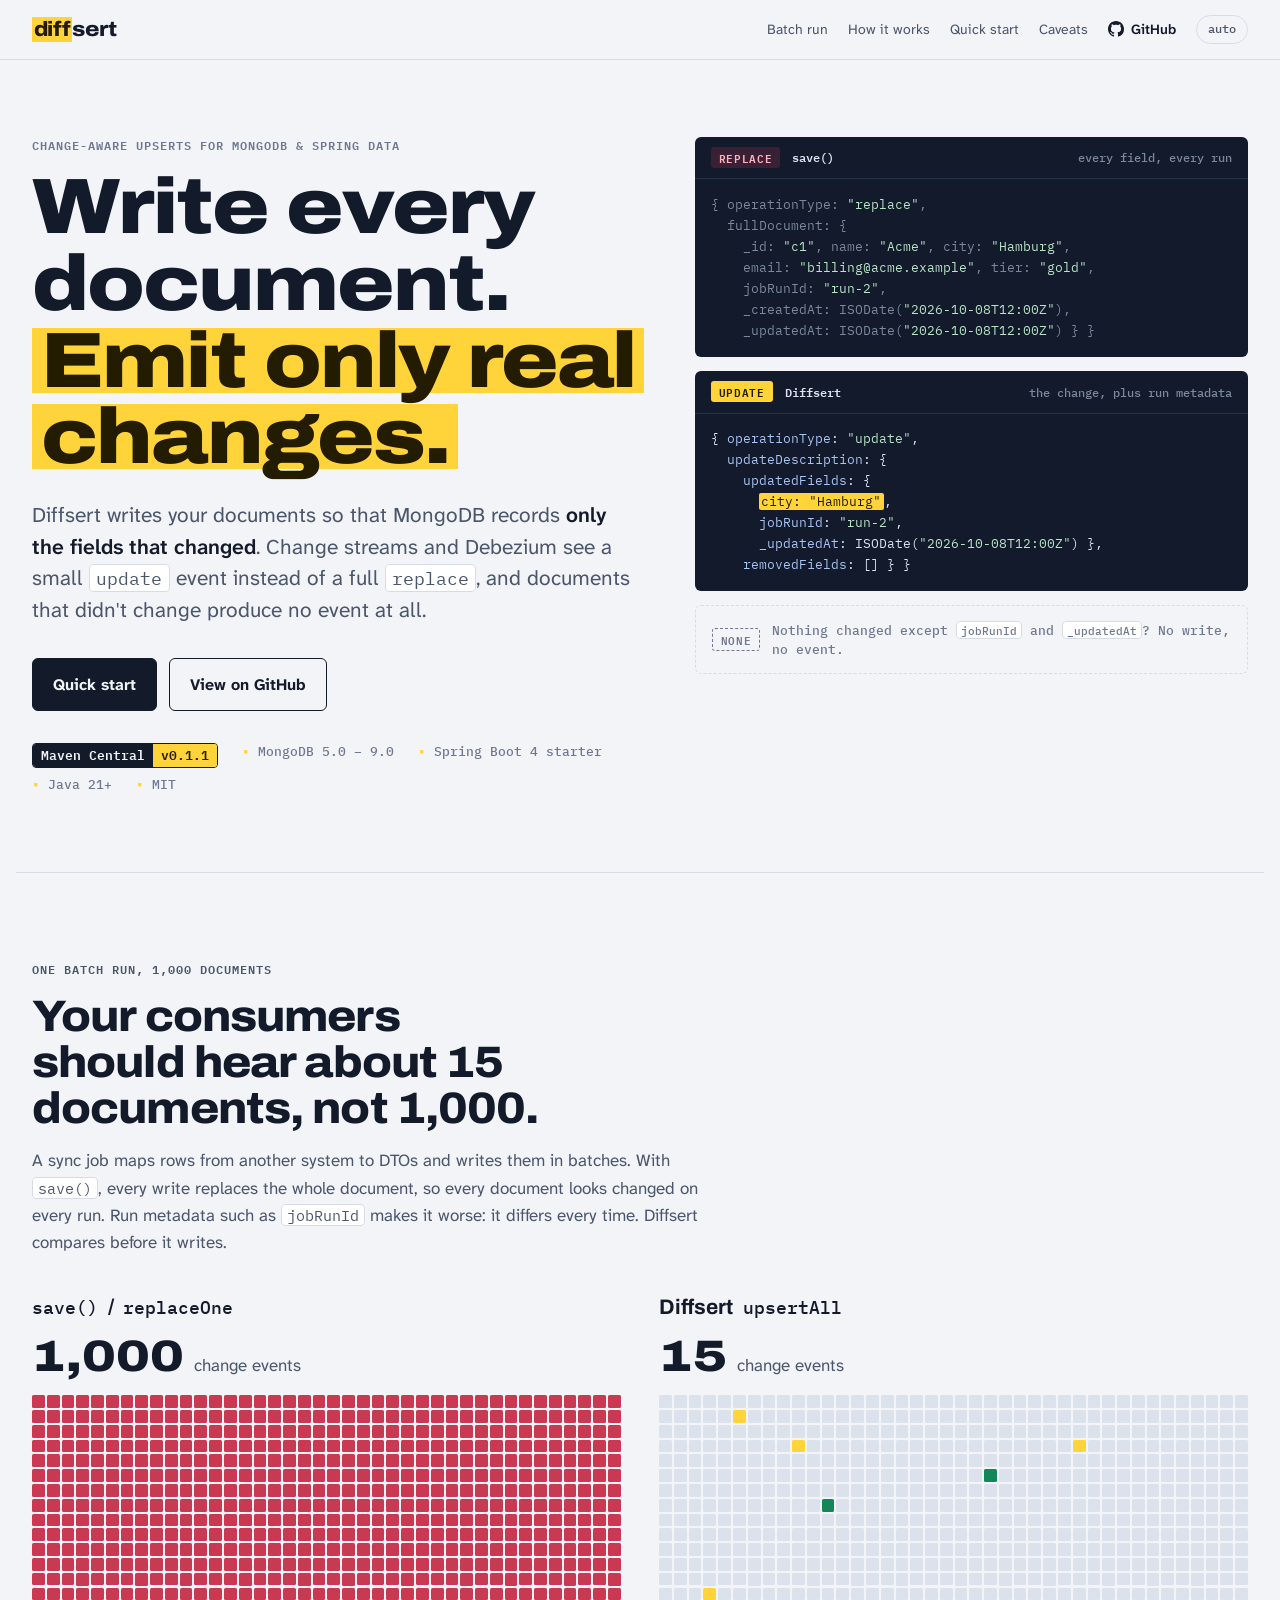
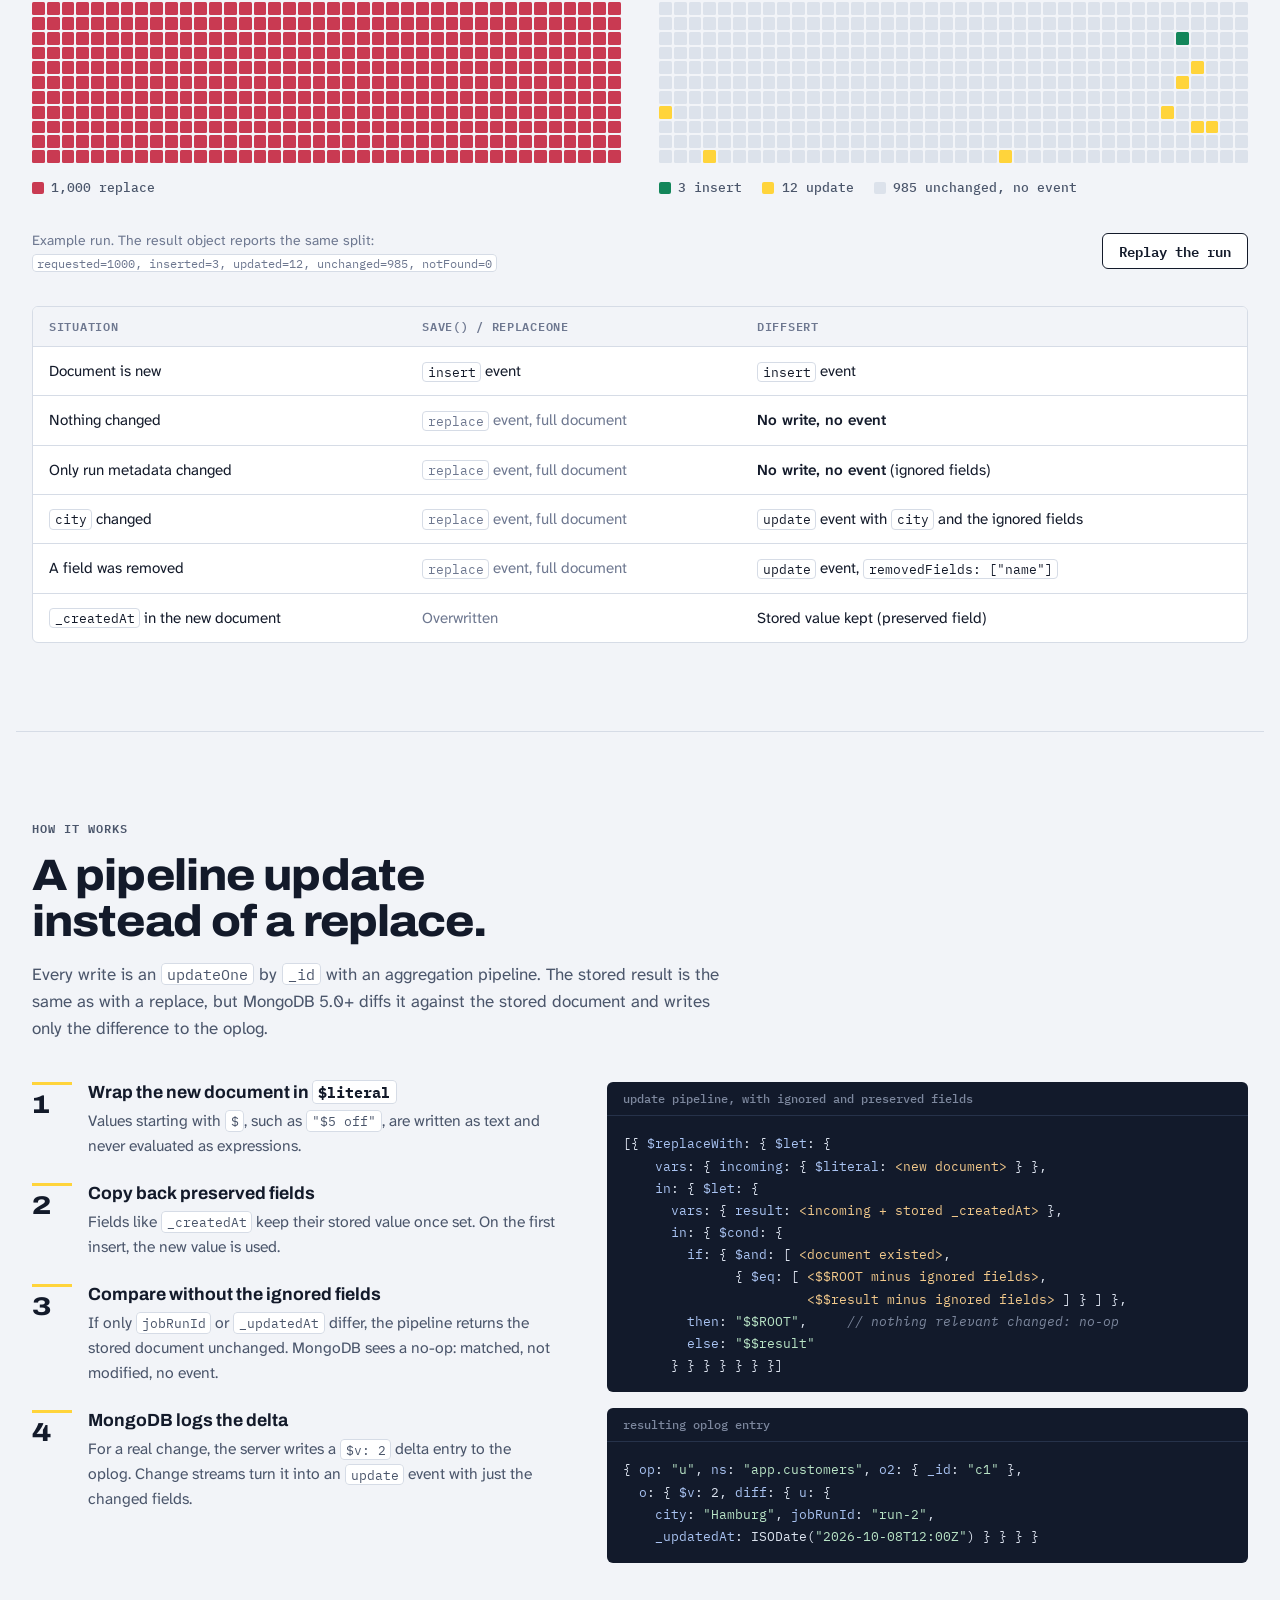
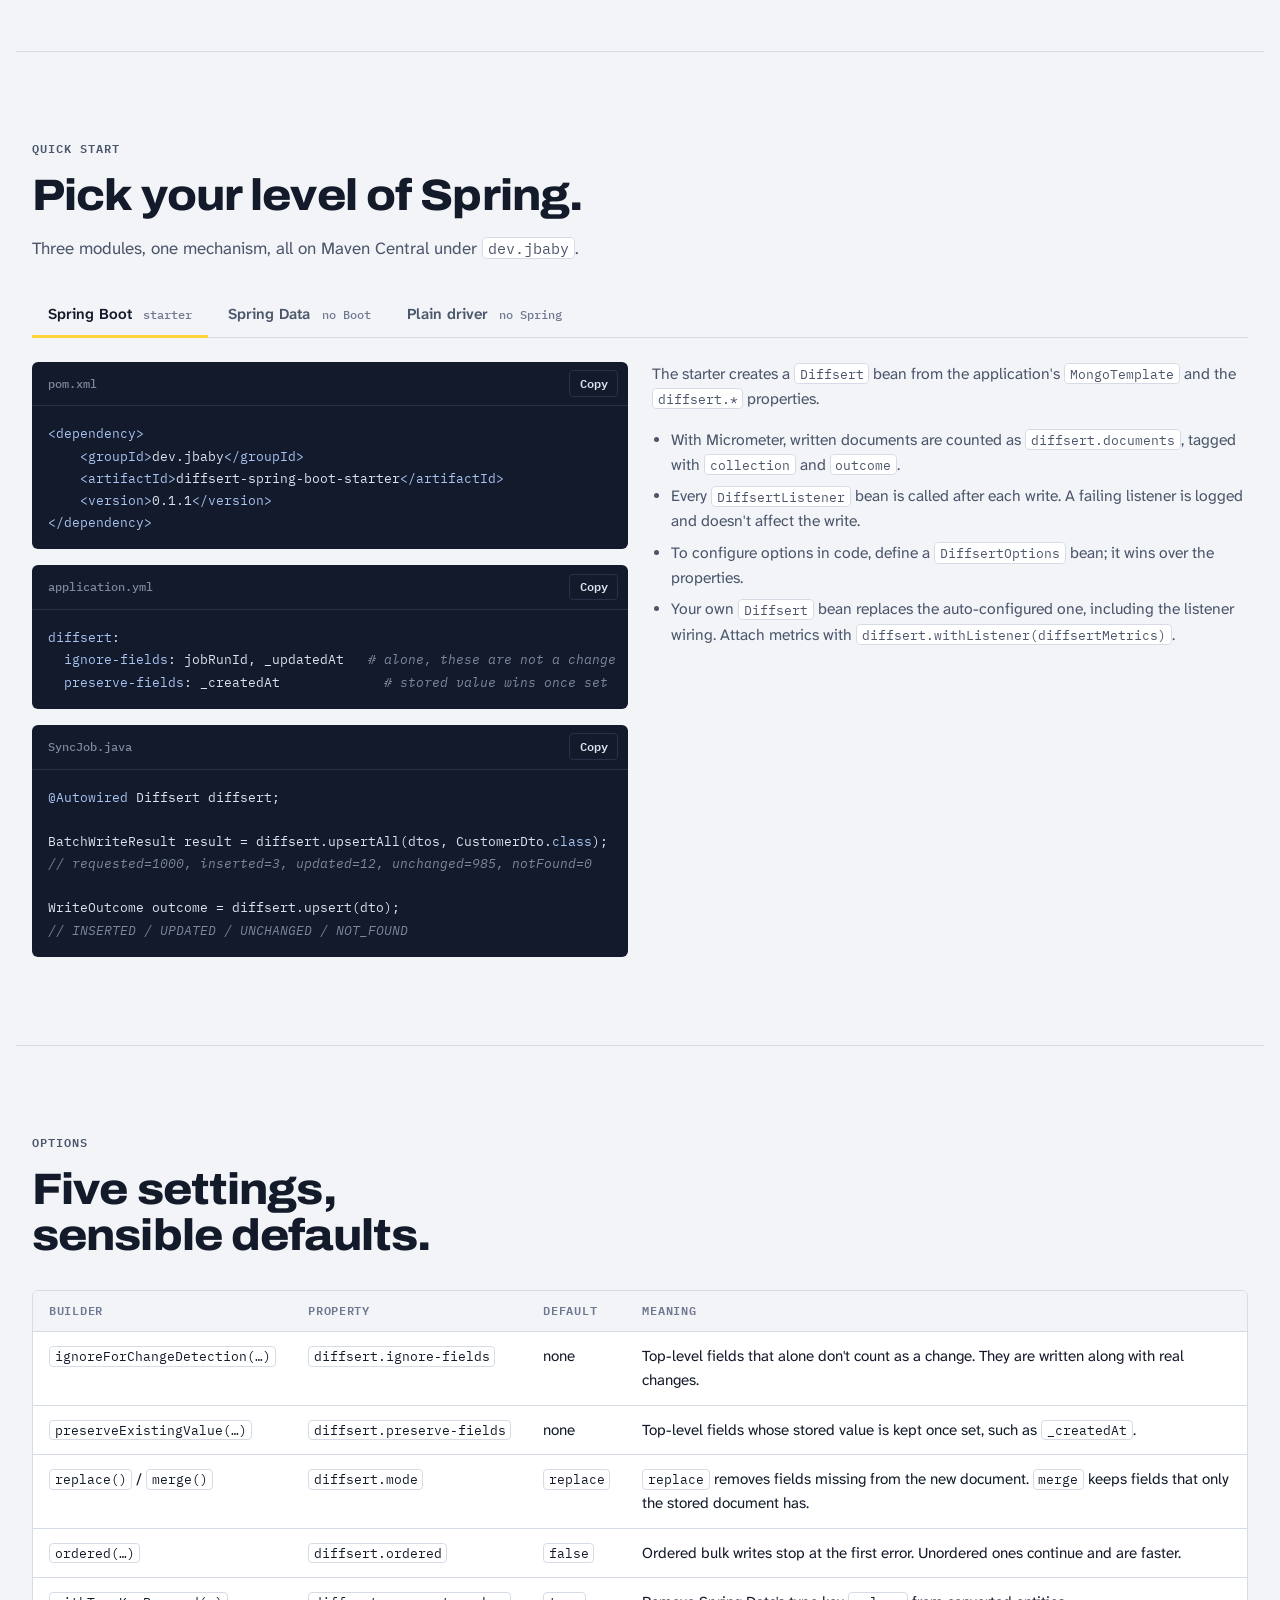
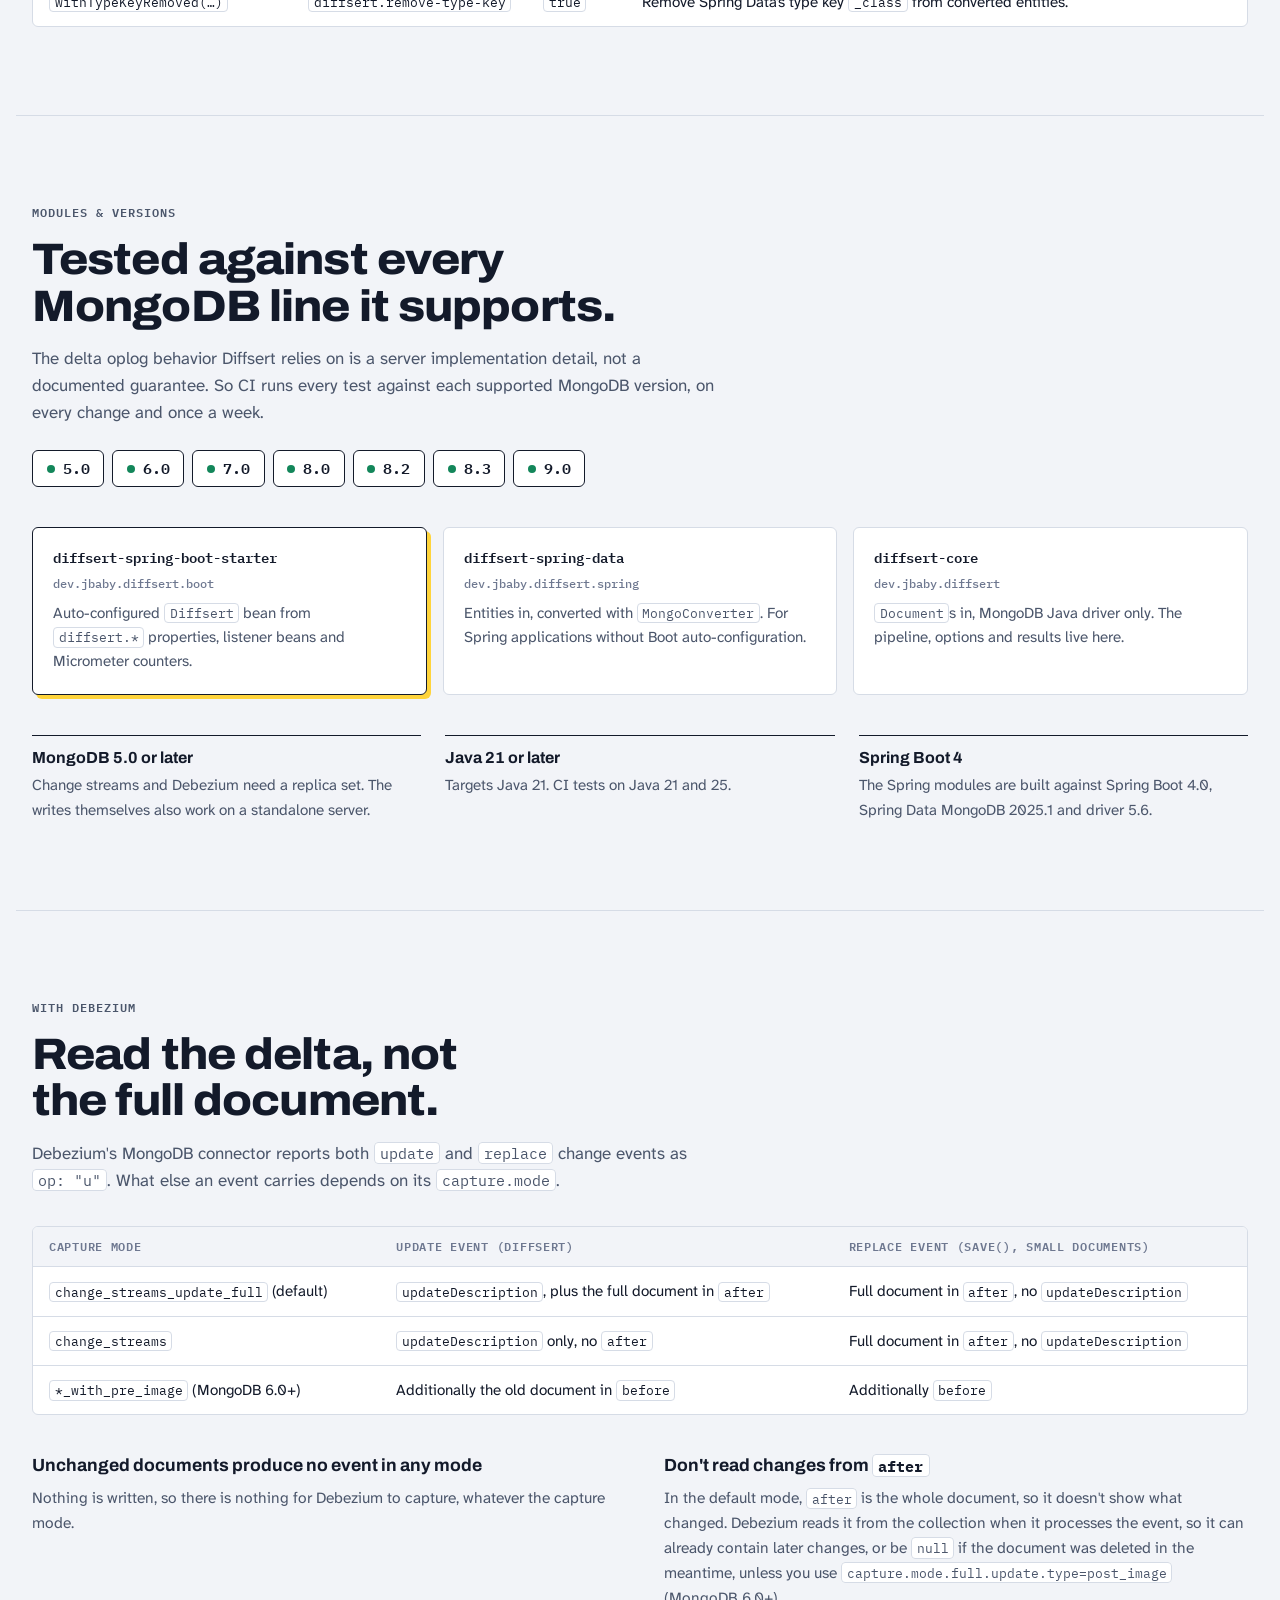
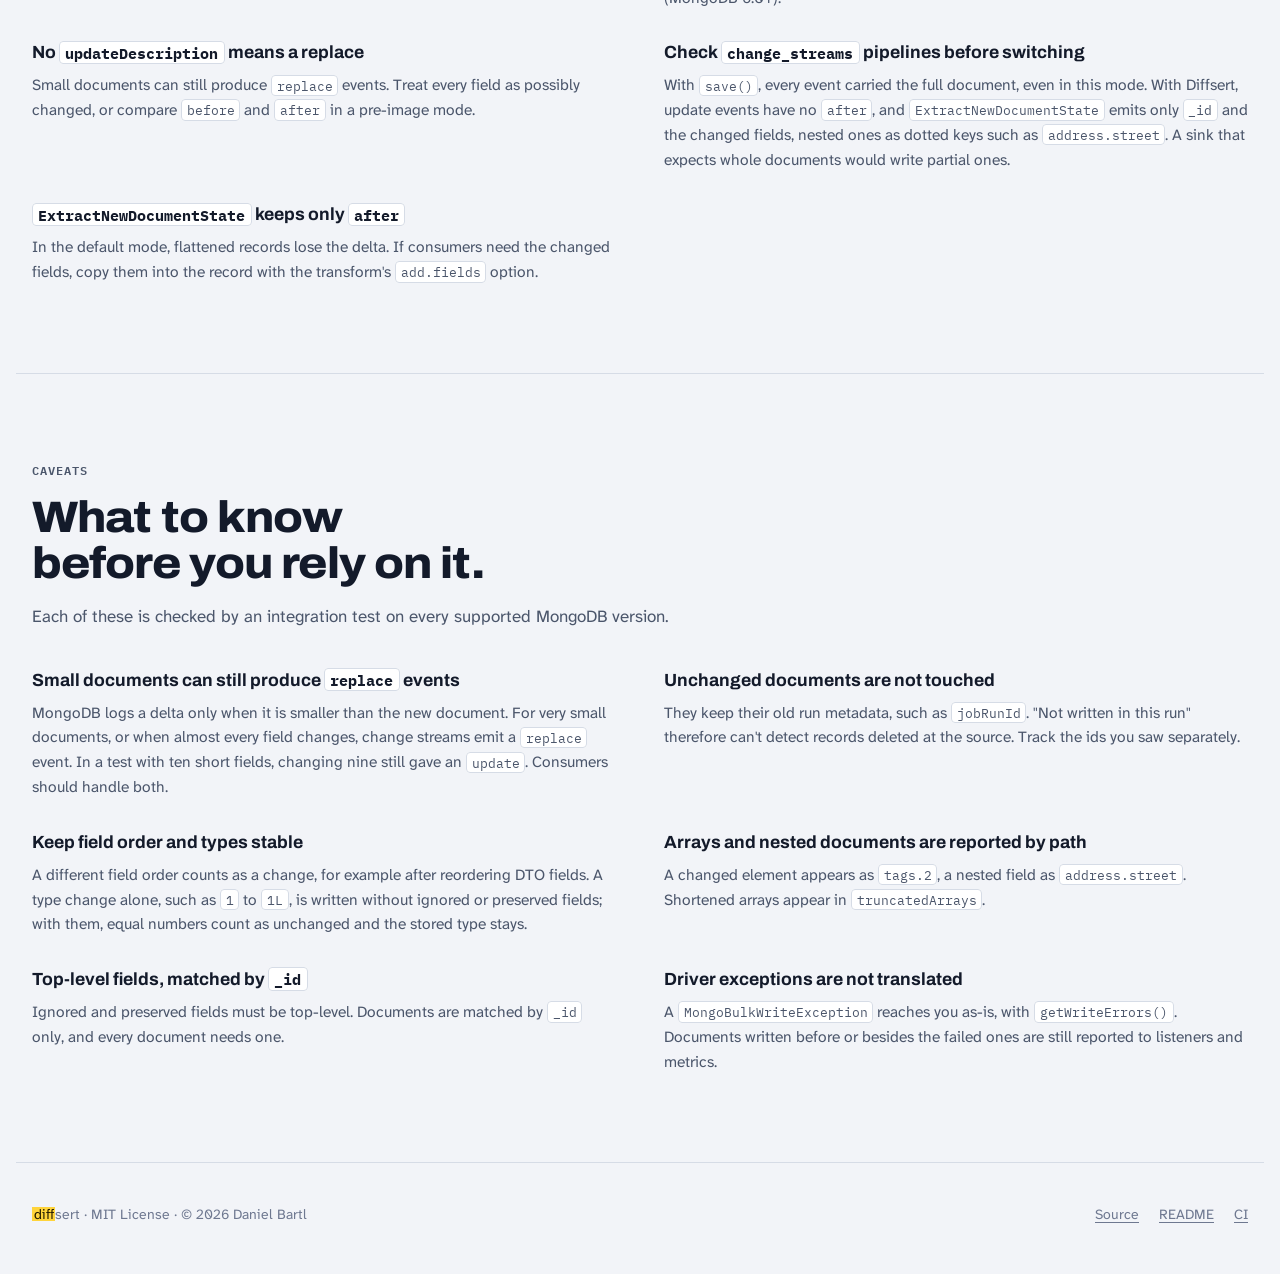
==== site/index.html @ 26cda843 "Test that Diffsert writes join Spring-managed transactions Writes go through MongoOperations.getColl" ====
<!doctype html>
<html lang="en">
<head>
<meta charset="utf-8">
<meta name="viewport" content="width=device-width, initial-scale=1, viewport-fit=cover">
<title>Diffsert</title>
<meta name="description" content="Change-aware upserts for MongoDB and Spring Data MongoDB. Only fields that really changed reach the oplog, change streams and Debezium.">
<meta property="og:title" content="Diffsert">
<meta property="og:description" content="Write every document. Emit only real changes. Change-aware upserts for MongoDB and Spring Data MongoDB.">
<meta property="og:type" content="website">
<link rel="icon" href="data:image/svg+xml,%3Csvg xmlns='http://www.w3.org/2000/svg' viewBox='0 0 32 32'%3E%3Crect width='32' height='32' rx='6' fill='%23131A2A'/%3E%3Crect x='6' y='9' width='20' height='3' rx='1.5' fill='%235A6680'/%3E%3Crect x='6' y='15' width='20' height='4' rx='1' fill='%23FFD43B'/%3E%3Crect x='6' y='22' width='14' height='3' rx='1.5' fill='%235A6680'/%3E%3C/svg%3E">
<link rel="preconnect" href="https://fonts.googleapis.com">
<link rel="preconnect" href="https://fonts.gstatic.com" crossorigin>
<link rel="stylesheet" href="https://fonts.googleapis.com/css2?family=Archivo:wdth,wght@62..125,400..900&family=Atkinson+Hyperlegible+Next:ital,wght@0,400;0,600;0,700;1,400&family=IBM+Plex+Mono:wght@400;500;600&display=swap">
<style>
/* Layout: a change ledger. Left-aligned editorial column; a highlighter marks only what changed,
   and a 1,000-cell batch run is the page's central figure. */
:root {
  --paper: #F2F4F8;
  --surface: #FFFFFF;
  --ink: #131A2A;
  --ink-2: #4B566B;
  --ink-3: #6E7890;
  --rule: #D6DCE6;
  --hl: #FFD43B;
  --hl-ink: #241C00;
  --hl-soft: #FFF1B8;
  --insert: #13865A;
  --replace: #C93A52;
  --cell: #DCE2EB;
  --code-bg: #121A2B;
  --code-fg: #DCE3EF;
  --code-dim: #7D889E;
  --code-key: #A9C3F2;
  --code-str: #B9E4C6;
  --code-rule: #26324A;

  --display: "Archivo", "Arial Narrow", "Helvetica Neue", Arial, sans-serif;
  --body: "Atkinson Hyperlegible Next", "Segoe UI", system-ui, -apple-system, sans-serif;
  --mono: "IBM Plex Mono", ui-monospace, "SFMono-Regular", Menlo, Consolas, monospace;

  --step--1: 0.875rem;
  --step-0: 1.0625rem;
  --step-1: 1.3125rem;
  --step-2: 1.75rem;
  --step-3: clamp(2rem, 1.4rem + 2.4vw, 2.75rem);
  --step-4: clamp(2.6rem, 1.6rem + 4.6vw, 4.9rem);

  --measure: 64ch;
  --wide: 76rem;
  --radius: 6px;
  color-scheme: light;
}
@media (prefers-color-scheme: dark) {
  :root:not([data-theme="light"]) {
    --paper: #0D1320;
    --surface: #141C2D;
    --ink: #E8EDF5;
    --ink-2: #A3AEC3;
    --ink-3: #7F8AA1;
    --rule: #263149;
    --hl: #FFD43B;
    --hl-ink: #241C00;
    --hl-soft: #3A3215;
    --insert: #3BC48B;
    --replace: #F06A80;
    --cell: #212B41;
    --code-bg: #090E18;
    --code-fg: #DCE3EF;
    --code-dim: #75809A;
    --code-key: #A9C3F2;
    --code-str: #B9E4C6;
    --code-rule: #1F2A40;
    color-scheme: dark;
  }
}
:root[data-theme="dark"] {
  --paper: #0D1320;
  --surface: #141C2D;
  --ink: #E8EDF5;
  --ink-2: #A3AEC3;
  --ink-3: #7F8AA1;
  --rule: #263149;
  --hl: #FFD43B;
  --hl-ink: #241C00;
  --hl-soft: #3A3215;
  --insert: #3BC48B;
  --replace: #F06A80;
  --cell: #212B41;
  --code-bg: #090E18;
  --code-fg: #DCE3EF;
  --code-dim: #75809A;
  --code-key: #A9C3F2;
  --code-str: #B9E4C6;
  --code-rule: #1F2A40;
  color-scheme: dark;
}

*, *::before, *::after { box-sizing: border-box; }
html { -webkit-text-size-adjust: 100%; scroll-behavior: smooth; }
@media (prefers-reduced-motion: reduce) { html { scroll-behavior: auto; } }
body {
  margin: 0;
  background: var(--paper);
  color: var(--ink);
  font-family: var(--body);
  font-size: var(--step-0);
  line-height: 1.6;
  padding-inline: max(16px, env(safe-area-inset-left, 0px));
  padding-block: 0;
}
img, svg { max-width: 100%; }
[hidden] { display: none !important; }
a { color: inherit; text-decoration-thickness: 1px; text-underline-offset: 3px; }
a:hover { text-decoration-color: var(--hl); text-decoration-thickness: 3px; }
:focus-visible { outline: 3px solid var(--hl); outline-offset: 2px; border-radius: 2px; }
h1, h2, h3 { font-family: var(--display); text-wrap: balance; margin: 0; line-height: 1.05; }
p { margin: 0; }
code, pre, kbd { font-family: var(--mono); }
.wrap { max-width: var(--wide); margin-inline: auto; }

/* Highlighter: the page's one bold device */
.hl {
  background: linear-gradient(transparent 12%, var(--hl) 12%, var(--hl) 88%, transparent 88%);
  color: var(--hl-ink);
  padding-inline: 0.12em;
  -webkit-box-decoration-break: clone;
  box-decoration-break: clone;
}

/* ---------- header ---------- */
.top {
  position: sticky;
  top: env(safe-area-inset-top, 0px);
  z-index: 10;
  background: color-mix(in srgb, var(--paper) 88%, transparent);
  backdrop-filter: blur(8px);
  -webkit-backdrop-filter: blur(8px);
  border-bottom: 1px solid var(--rule);
  margin-inline: calc(-1 * max(16px, env(safe-area-inset-left, 0px)));
  padding-inline: max(16px, env(safe-area-inset-left, 0px));
}
.top .wrap { display: flex; align-items: center; gap: 1.5rem; padding-block: 0.8rem; }
.mark {
  font-family: var(--display);
  font-weight: 800;
  font-stretch: 112%;
  font-size: 1.3rem;
  letter-spacing: -0.01em;
  text-decoration: none;
  display: inline-flex;
  align-items: baseline;
}
.mark .hl { padding-inline: 0.08em; }
.nav { display: flex; gap: 1.25rem; margin-left: auto; align-items: center; font-size: var(--step--1); }
.nav a { text-decoration: none; color: var(--ink-2); }
.nav a:hover { color: var(--ink); }
.nav .gh { color: var(--ink); font-weight: 600; display: inline-flex; gap: 0.4rem; align-items: center; }
.theme-btn {
  background: none;
  border: 1px solid var(--rule);
  color: var(--ink-2);
  border-radius: 999px;
  font: 500 0.75rem/1 var(--mono);
  padding: 0.45rem 0.7rem;
  cursor: pointer;
}
.theme-btn:hover { color: var(--ink); border-color: var(--ink-3); }
@media (max-width: 760px) { .nav .sec { display: none; } }

/* ---------- hero ---------- */
.hero { padding-block: clamp(2.5rem, 6vw, 5rem) clamp(2.5rem, 5vw, 4rem); }
.hero .wrap {
  display: grid;
  grid-template-columns: minmax(0, 1.05fr) minmax(0, 0.95fr);
  gap: clamp(2rem, 4vw, 4rem);
  align-items: start;
}
@media (max-width: 960px) { .hero .wrap { grid-template-columns: minmax(0, 1fr); } }
.eyebrow {
  font: 600 0.78rem/1.3 var(--mono);
  letter-spacing: 0.08em;
  text-transform: uppercase;
  color: var(--ink-3);
}
.hero h1 {
  font-size: var(--step-4);
  font-weight: 850;
  font-stretch: 115%;
  letter-spacing: -0.025em;
  line-height: 0.98;
  margin-top: 1rem;
}
.hero h1 .quiet { font-weight: 500; font-stretch: 100%; color: var(--ink-2); display: block; }
.lede { margin-top: 1.5rem; max-width: 52ch; font-size: var(--step-1); line-height: 1.5; color: var(--ink-2); }
.lede strong { color: var(--ink); font-weight: 600; }
.cta { display: flex; flex-wrap: wrap; gap: 0.75rem; margin-top: 2rem; }
.btn {
  display: inline-flex;
  align-items: center;
  gap: 0.5rem;
  font-weight: 700;
  font-size: 1rem;
  text-decoration: none;
  padding: 0.8rem 1.25rem;
  border-radius: var(--radius);
  border: 1.5px solid var(--ink);
}
.btn.primary { background: var(--ink); color: var(--paper); }
.btn.primary:hover { background: var(--hl); color: var(--hl-ink); border-color: var(--hl); text-decoration: none; }
.btn.ghost:hover { background: var(--surface); text-decoration: none; }
.facts {
  display: flex;
  flex-wrap: wrap;
  gap: 0.5rem 1.5rem;
  margin-top: 2rem;
  font: 500 0.82rem/1.4 var(--mono);
  color: var(--ink-3);
  padding: 0;
  list-style: none;
}
.facts li::before { content: "▪ "; color: var(--hl); }
.facts li.badge::before { content: none; }
.central {
  display: inline-flex;
  align-items: stretch;
  border: 1.5px solid var(--ink);
  border-radius: 4px;
  overflow: hidden;
  text-decoration: none;
  font-weight: 600;
  line-height: 1;
}
.central span { padding: 0.3rem 0.5rem; }
.central .label { background: var(--ink); color: var(--paper); }
.central .ver { background: var(--hl); color: var(--hl-ink); font-variant-numeric: tabular-nums; }
.central:hover { text-decoration: none; }
.central:hover .label { background: var(--ink-2); }

/* events card in the hero */
.events { display: grid; gap: 0.9rem; min-width: 0; }
.event {
  background: var(--code-bg);
  color: var(--code-fg);
  border-radius: var(--radius);
  overflow: hidden;
  min-width: 0;
}
.event header {
  display: flex;
  align-items: center;
  gap: 0.75rem;
  padding: 0.65rem 1rem;
  border-bottom: 1px solid var(--code-rule);
  font: 500 0.78rem/1.3 var(--mono);
  color: var(--code-dim);
}
.event header b { color: var(--code-fg); font-weight: 600; }
.pill {
  font: 600 0.7rem/1 var(--mono);
  letter-spacing: 0.06em;
  text-transform: uppercase;
  padding: 0.3rem 0.5rem;
  border-radius: 3px;
}
.pill.replace { background: color-mix(in srgb, var(--replace) 22%, transparent); color: #FFB3C0; }
.pill.update { background: var(--hl); color: var(--hl-ink); }
.pill.none { border: 1px dashed var(--code-dim); color: var(--code-dim); }
.event header .note { margin-left: auto; text-align: right; }
.event pre { margin: 0; padding: 0.9rem 1rem 1rem; font-size: 0.82rem; line-height: 1.6; overflow-x: auto; }
.event.noisy pre { color: var(--code-dim); }
.event.noisy pre .k { color: var(--code-dim); }
.mark-line { background: var(--hl); color: var(--hl-ink); border-radius: 2px; padding-inline: 0.2em; }
.event .k { color: var(--code-key); }
.event .s { color: var(--code-str); }
.event .c { color: var(--code-dim); font-style: italic; }
.mark-line .k, .mark-line .s { color: var(--hl-ink); }
.silent {
  border: 1.5px dashed var(--rule);
  border-radius: var(--radius);
  padding: 0.9rem 1rem;
  display: flex;
  gap: 0.75rem;
  align-items: center;
  font: 500 0.82rem/1.45 var(--mono);
  color: var(--ink-3);
}
.silent .pill.none { border-color: var(--ink-3); color: var(--ink-3); }
.events-cap { font-size: var(--step--1); color: var(--ink-3); }

/* ---------- sections ---------- */
section { padding-block: clamp(3rem, 7vw, 5.5rem); border-top: 1px solid var(--rule); }
.sec-head { display: grid; gap: 1rem; max-width: var(--measure); }
.sec-head h2 { font-size: var(--step-3); font-weight: 800; font-stretch: 108%; letter-spacing: -0.02em; }
.sec-head p { color: var(--ink-2); }
.prose { max-width: var(--measure); display: grid; gap: 1rem; color: var(--ink-2); }
.prose strong { color: var(--ink); }
code.inline, p code, li code, td code {
  font-size: 0.86em;
  background: var(--surface);
  border: 1px solid var(--rule);
  border-radius: 4px;
  padding: 0.05em 0.35em;
  white-space: nowrap;
}

/* ---------- batch run (waffle) ---------- */
.run-grid {
  display: grid;
  grid-template-columns: repeat(2, minmax(0, 1fr));
  gap: clamp(1.5rem, 3vw, 3rem);
  margin-top: 2.5rem;
}
@media (max-width: 820px) { .run-grid { grid-template-columns: minmax(0, 1fr); } }
.run-panel { display: grid; gap: 1rem; min-width: 0; align-content: start; }
.run-panel h3 { font-size: var(--step-1); font-weight: 700; font-stretch: 100%; display: flex; gap: 0.6rem; align-items: baseline; flex-wrap: wrap; }
.run-panel h3 code { font-size: 0.85em; font-weight: 500; }
.tally { display: flex; align-items: baseline; gap: 0.6rem; }
.tally .num {
  font-family: var(--display);
  font-weight: 850;
  font-stretch: 120%;
  font-size: var(--step-3);
  line-height: 1;
  font-variant-numeric: tabular-nums;
}
.tally .unit { color: var(--ink-2); }
.waffle {
  display: grid;
  grid-template-columns: repeat(40, minmax(0, 1fr));
  gap: 2px;
  max-width: 100%;
}
.waffle i { display: block; aspect-ratio: 1; border-radius: 1.5px; background: var(--cell); }
.waffle i.replace { background: var(--replace); }
.waffle i.update { background: var(--hl); }
.waffle i.insert { background: var(--insert); }
.waffle.sweeping i:not(.on) { background: var(--cell); }
.legend { display: flex; flex-wrap: wrap; gap: 0.5rem 1.25rem; font: 500 0.8rem/1.4 var(--mono); color: var(--ink-2); padding: 0; margin: 0; list-style: none; }
.legend li { display: inline-flex; gap: 0.45rem; align-items: center; font-variant-numeric: tabular-nums; }
.legend i { width: 0.75rem; height: 0.75rem; border-radius: 2px; display: inline-block; background: var(--cell); }
.legend i.replace { background: var(--replace); }
.legend i.update { background: var(--hl); }
.legend i.insert { background: var(--insert); }
.run-foot { display: flex; flex-wrap: wrap; gap: 1rem; align-items: center; justify-content: space-between; margin-top: 2rem; }
.run-foot p { color: var(--ink-3); font-size: var(--step--1); max-width: 60ch; }
.replay {
  font: 600 0.85rem/1 var(--mono);
  background: var(--surface);
  color: var(--ink);
  border: 1.5px solid var(--ink);
  border-radius: var(--radius);
  padding: 0.65rem 1rem;
  cursor: pointer;
}
.replay:hover { background: var(--hl); color: var(--hl-ink); border-color: var(--hl); }
.replay:disabled { opacity: 0.5; cursor: progress; }

/* ---------- situations table ---------- */
.table-wrap { overflow-x: auto; margin-top: 2rem; border: 1px solid var(--rule); border-radius: var(--radius); background: var(--surface); }
table { border-collapse: collapse; width: 100%; min-width: 40rem; font-size: 0.95rem; }
th, td { text-align: left; padding: 0.75rem 1rem; border-bottom: 1px solid var(--rule); vertical-align: top; }
tr:last-child td { border-bottom: 0; }
th { font: 600 0.75rem/1.3 var(--mono); letter-spacing: 0.06em; text-transform: uppercase; color: var(--ink-3); background: var(--paper); }
td.bad { color: var(--ink-3); }
td.good strong { font-weight: 600; }

/* ---------- how it works ---------- */
.how { display: grid; grid-template-columns: minmax(0, 0.9fr) minmax(0, 1.1fr); gap: clamp(2rem, 4vw, 4rem); margin-top: 2.5rem; align-items: start; }
@media (max-width: 960px) { .how { grid-template-columns: minmax(0, 1fr); } }
.steps { list-style: none; padding: 0; margin: 0; display: grid; gap: 1.5rem; counter-reset: step; }
.steps li { display: grid; grid-template-columns: 2.5rem minmax(0, 1fr); gap: 0.25rem 1rem; counter-increment: step; }
.steps li::before {
  content: counter(step);
  grid-row: span 2;
  font: 800 1.6rem/1 var(--display);
  font-stretch: 120%;
  color: var(--ink);
  border-top: 3px solid var(--hl);
  padding-top: 0.4rem;
}
.steps h3 { font-size: 1.1rem; font-weight: 700; font-stretch: 100%; line-height: 1.3; }
.steps p { color: var(--ink-2); font-size: 0.98rem; }

.code {
  background: var(--code-bg);
  color: var(--code-fg);
  border-radius: var(--radius);
  min-width: 0;
  overflow: hidden;
}
.code .bar {
  display: flex;
  align-items: center;
  gap: 0.75rem;
  padding: 0.55rem 0.6rem 0.55rem 1rem;
  border-bottom: 1px solid var(--code-rule);
  font: 500 0.75rem/1.3 var(--mono);
  color: var(--code-dim);
}
.code .bar .copy {
  margin-left: auto;
  font: 600 0.72rem/1 var(--mono);
  color: var(--code-fg);
  background: transparent;
  border: 1px solid var(--code-rule);
  border-radius: 4px;
  padding: 0.4rem 0.6rem;
  cursor: pointer;
}
.code .bar .copy:hover { border-color: var(--code-dim); }
.code pre { margin: 0; padding: 1rem; overflow-x: auto; font-size: 0.84rem; line-height: 1.65; }
.code .k { color: var(--code-key); }
.code .s { color: var(--code-str); }
.code .c { color: var(--code-dim); font-style: italic; }
.code .t { color: #F2C98B; }
.code-stack { display: grid; gap: 1rem; min-width: 0; }

/* ---------- quick start ---------- */
.tabs { display: flex; flex-wrap: wrap; gap: 0.25rem; margin-top: 2rem; border-bottom: 1px solid var(--rule); }
.tab {
  font: 600 0.95rem/1 var(--body);
  background: none;
  color: var(--ink-2);
  border: 0;
  border-bottom: 3px solid transparent;
  padding: 0.85rem 1rem 0.75rem;
  margin-bottom: -1px;
  cursor: pointer;
}
.tab:hover { color: var(--ink); }
.tab[aria-selected="true"] { color: var(--ink); border-bottom-color: var(--hl); }
.tab small { font: 500 0.72rem/1 var(--mono); color: var(--ink-3); margin-left: 0.4rem; }
.panel { display: grid; grid-template-columns: minmax(0, 1fr) minmax(0, 1fr); gap: 1.5rem; margin-top: 1.5rem; align-items: start; }
@media (max-width: 960px) { .panel { grid-template-columns: minmax(0, 1fr); } }
.panel .prose { font-size: 0.98rem; }
.panel ul { margin: 0; padding-left: 1.2rem; display: grid; gap: 0.4rem; }

/* ---------- options ---------- */
.opt-table td:first-child code, .opt-table td:nth-child(2) code { white-space: nowrap; }

/* ---------- versions ---------- */
.versions { display: flex; flex-wrap: wrap; gap: 0.5rem; margin-top: 1.5rem; padding: 0; list-style: none; }
.versions li {
  font: 600 0.95rem/1 var(--mono);
  padding: 0.6rem 0.85rem;
  border: 1.5px solid var(--ink);
  border-radius: var(--radius);
  background: var(--surface);
  display: inline-flex;
  gap: 0.5rem;
  align-items: center;
}
.versions li::before { content: ""; width: 0.5rem; height: 0.5rem; border-radius: 50%; background: var(--insert); }
.req { display: grid; grid-template-columns: repeat(3, minmax(0, 1fr)); gap: 1.5rem; margin-top: 2.5rem; }
@media (max-width: 820px) { .req { grid-template-columns: minmax(0, 1fr); } }
.req div { border-top: 1.5px solid var(--ink); padding-top: 0.9rem; display: grid; gap: 0.4rem; align-content: start; }
.req h3 { font-size: 1rem; font-weight: 700; font-stretch: 100%; }
.req p { color: var(--ink-2); font-size: 0.95rem; }

/* ---------- modules ---------- */
.modules { display: grid; grid-template-columns: repeat(3, minmax(0, 1fr)); gap: 1rem; margin-top: 2.5rem; }
@media (max-width: 900px) { .modules { grid-template-columns: minmax(0, 1fr); } }
.module {
  background: var(--surface);
  border: 1px solid var(--rule);
  border-radius: var(--radius);
  padding: 1.25rem;
  display: grid;
  gap: 0.6rem;
  align-content: start;
  min-width: 0;
}
.module .art { font: 600 0.88rem/1.3 var(--mono); overflow-wrap: anywhere; }
.module .pkg { font: 500 0.75rem/1.3 var(--mono); color: var(--ink-3); overflow-wrap: anywhere; }
.module p { color: var(--ink-2); font-size: 0.95rem; }
.module.lead { border-color: var(--ink); box-shadow: 4px 4px 0 var(--hl); }

/* ---------- caveats ---------- */
.caveats { list-style: none; padding: 0; margin: 2.5rem 0 0; display: grid; grid-template-columns: repeat(2, minmax(0, 1fr)); gap: 2rem 3rem; }
@media (max-width: 820px) { .caveats { grid-template-columns: minmax(0, 1fr); } }
.caveats li { display: grid; gap: 0.5rem; align-content: start; }
.caveats h3 { font-size: 1.1rem; font-weight: 700; font-stretch: 100%; line-height: 1.3; }
.caveats p { color: var(--ink-2); font-size: 0.97rem; }

/* ---------- footer ---------- */
footer { border-top: 1px solid var(--rule); padding-block: 2.5rem 3rem; }
footer .wrap { display: flex; flex-wrap: wrap; gap: 1rem 2rem; align-items: baseline; justify-content: space-between; font-size: var(--step--1); color: var(--ink-3); }
footer .links { display: flex; flex-wrap: wrap; gap: 1.25rem; }
</style>
</head>
<body>

<header class="top">
  <div class="wrap">
    <a class="mark" href="#" aria-label="Diffsert home"><span class="hl">diff</span>sert</a>
    <nav class="nav" aria-label="Sections">
      <a class="sec" href="#run">Batch run</a>
      <a class="sec" href="#how">How it works</a>
      <a class="sec" href="#start">Quick start</a>
      <a class="sec" href="#caveats">Caveats</a>
      <a class="gh" href="https://github.com/danielbartl/diffsert">
        <svg width="16" height="16" viewBox="0 0 16 16" aria-hidden="true" fill="currentColor"><path d="M8 0C3.58 0 0 3.58 0 8c0 3.54 2.29 6.53 5.47 7.59.4.07.55-.17.55-.38 0-.19-.01-.82-.01-1.49-2.01.37-2.53-.49-2.69-.94-.09-.23-.48-.94-.82-1.13-.28-.15-.68-.52-.01-.53.63-.01 1.08.58 1.23.82.72 1.21 1.87.87 2.33.66.07-.52.28-.87.51-1.07-1.78-.2-3.64-.89-3.64-3.95 0-.87.31-1.59.82-2.15-.08-.2-.36-1.02.08-2.12 0 0 .67-.21 2.2.82.64-.18 1.32-.27 2-.27.68 0 1.36.09 2 .27 1.53-1.04 2.2-.82 2.2-.82.44 1.1.16 1.92.08 2.12.51.56.82 1.27.82 2.15 0 3.07-1.87 3.75-3.65 3.95.29.25.54.73.54 1.48 0 1.07-.01 1.93-.01 2.2 0 .21.15.46.55.38A8.013 8.013 0 0016 8c0-4.42-3.58-8-8-8z"/></svg>
        GitHub
      </a>
      <button class="theme-btn" id="theme-btn" type="button" aria-label="Color theme: system">auto</button>
    </nav>
  </div>
</header>

<main>
  <div class="hero">
    <div class="wrap">
      <div>
        <p class="eyebrow">Change-aware upserts for MongoDB &amp; Spring Data</p>
        <h1>Write every document. <span class="hl">Emit only real changes.</span></h1>
        <p class="lede">
          Diffsert writes your documents so that MongoDB records <strong>only the fields that changed</strong>.
          Change streams and Debezium see a small <code class="inline">update</code> event instead of a full
          <code class="inline">replace</code>, and documents that didn't change produce no event at all.
        </p>
        <div class="cta">
          <a class="btn primary" href="#start">Quick start</a>
          <a class="btn ghost" href="https://github.com/danielbartl/diffsert">View on GitHub</a>
        </div>
        <ul class="facts">
          <li class="badge"><a class="central" href="https://central.sonatype.com/artifact/dev.jbaby/diffsert-spring-boot-starter" aria-label="Maven Central, latest version"><span class="label">Maven Central</span><span class="ver" id="central-version">v0.1.1</span></a></li>
          <li>MongoDB 5.0 – 9.0</li>
          <li>Spring Boot 4 starter</li>
          <li>Java 21+</li>
          <li>MIT</li>
        </ul>
      </div>

      <div class="events" aria-label="Change events for the same write">
        <div class="event noisy">
          <header><span class="pill replace">replace</span> <b>save()</b> <span class="note">every field, every run</span></header>
<pre><code>{ <span class="k">operationType</span>: <span class="s">"replace"</span>,
  <span class="k">fullDocument</span>: {
    <span class="k">_id</span>: <span class="s">"c1"</span>, <span class="k">name</span>: <span class="s">"Acme"</span>, <span class="k">city</span>: <span class="s">"Hamburg"</span>,
    <span class="k">email</span>: <span class="s">"billing@acme.example"</span>, <span class="k">tier</span>: <span class="s">"gold"</span>,
    <span class="k">jobRunId</span>: <span class="s">"run-2"</span>,
    <span class="k">_createdAt</span>: ISODate(<span class="s">"2026-10-08T12:00Z"</span>),
    <span class="k">_updatedAt</span>: ISODate(<span class="s">"2026-10-08T12:00Z"</span>) } }</code></pre>
        </div>
        <div class="event">
          <header><span class="pill update">update</span> <b>Diffsert</b> <span class="note">the change, plus run metadata</span></header>
<pre><code>{ <span class="k">operationType</span>: <span class="s">"update"</span>,
  <span class="k">updateDescription</span>: {
    <span class="k">updatedFields</span>: {
      <span class="mark-line"><span class="k">city</span>: <span class="s">"Hamburg"</span></span>,
      <span class="k">jobRunId</span>: <span class="s">"run-2"</span>,
      <span class="k">_updatedAt</span>: ISODate(<span class="s">"2026-10-08T12:00Z"</span>) },
    <span class="k">removedFields</span>: [] } }</code></pre>
        </div>
        <div class="silent"><span class="pill none">none</span><span>Nothing changed except <code class="inline">jobRunId</code> and <code class="inline">_updatedAt</code>? No write, no event.</span></div>
      </div>
    </div>
  </div>

  <section id="run">
    <div class="wrap">
      <div class="sec-head">
        <p class="eyebrow">One batch run, 1,000 documents</p>
        <h2>Your consumers should hear about 15 documents, not 1,000.</h2>
        <p>
          A sync job maps rows from another system to DTOs and writes them in batches. With <code>save()</code>,
          every write replaces the whole document, so every document looks changed on every run. Run metadata such as
          <code>jobRunId</code> makes it worse: it differs every time. Diffsert compares before it writes.
        </p>
      </div>

      <div class="run-grid">
        <div class="run-panel">
          <h3><code>save()</code> / <code>replaceOne</code></h3>
          <div class="tally"><span class="num" id="count-save">1,000</span><span class="unit">change events</span></div>
          <div class="waffle" id="waffle-save" role="img" aria-label="1,000 documents, every one produces a replace event"></div>
          <ul class="legend"><li><i class="replace"></i>1,000 replace</li></ul>
        </div>
        <div class="run-panel">
          <h3>Diffsert <code>upsertAll</code></h3>
          <div class="tally"><span class="num" id="count-diff">15</span><span class="unit">change events</span></div>
          <div class="waffle" id="waffle-diff" role="img" aria-label="1,000 documents: 3 inserted, 12 updated, 985 unchanged with no event"></div>
          <ul class="legend">
            <li><i class="insert"></i>3 insert</li>
            <li><i class="update"></i>12 update</li>
            <li><i></i>985 unchanged, no event</li>
          </ul>
        </div>
      </div>
      <div class="run-foot">
        <p>Example run. The result object reports the same split:
          <code>requested=1000, inserted=3, updated=12, unchanged=985, notFound=0</code></p>
        <button class="replay" id="replay" type="button">Replay the run</button>
      </div>

      <div class="table-wrap">
        <table>
          <thead><tr><th scope="col">Situation</th><th scope="col"><code>save()</code> / <code>replaceOne</code></th><th scope="col">Diffsert</th></tr></thead>
          <tbody>
            <tr><td>Document is new</td><td><code>insert</code> event</td><td class="good"><code>insert</code> event</td></tr>
            <tr><td>Nothing changed</td><td class="bad"><code>replace</code> event, full document</td><td class="good"><strong>No write, no event</strong></td></tr>
            <tr><td>Only run metadata changed</td><td class="bad"><code>replace</code> event, full document</td><td class="good"><strong>No write, no event</strong> (ignored fields)</td></tr>
            <tr><td><code>city</code> changed</td><td class="bad"><code>replace</code> event, full document</td><td class="good"><code>update</code> event with <code>city</code> and the ignored fields</td></tr>
            <tr><td>A field was removed</td><td class="bad"><code>replace</code> event, full document</td><td class="good"><code>update</code> event, <code>removedFields: ["name"]</code></td></tr>
            <tr><td><code>_createdAt</code> in the new document</td><td class="bad">Overwritten</td><td class="good">Stored value kept (preserved field)</td></tr>
          </tbody>
        </table>
      </div>
    </div>
  </section>

  <section id="how">
    <div class="wrap">
      <div class="sec-head">
        <p class="eyebrow">How it works</p>
        <h2>A pipeline update instead of a replace.</h2>
        <p>
          Every write is an <code>updateOne</code> by <code>_id</code> with an aggregation pipeline. The stored result
          is the same as with a replace, but MongoDB 5.0+ diffs it against the stored document and writes only the
          difference to the oplog.
        </p>
      </div>

      <div class="how">
        <ol class="steps">
          <li>
            <h3>Wrap the new document in <code>$literal</code></h3>
            <p>Values starting with <code>$</code>, such as <code>"$5 off"</code>, are written as text and never evaluated as expressions.</p>
          </li>
          <li>
            <h3>Copy back preserved fields</h3>
            <p>Fields like <code>_createdAt</code> keep their stored value once set. On the first insert, the new value is used.</p>
          </li>
          <li>
            <h3>Compare without the ignored fields</h3>
            <p>If only <code>jobRunId</code> or <code>_updatedAt</code> differ, the pipeline returns the stored document unchanged. MongoDB sees a no-op: matched, not modified, no event.</p>
          </li>
          <li>
            <h3>MongoDB logs the delta</h3>
            <p>For a real change, the server writes a <code>$v: 2</code> delta entry to the oplog. Change streams turn it into an <code>update</code> event with just the changed fields.</p>
          </li>
        </ol>

        <div class="code-stack">
          <div class="code">
            <div class="bar">update pipeline, with ignored and preserved fields</div>
<pre><code>[{ <span class="k">$replaceWith</span>: { <span class="k">$let</span>: {
    <span class="k">vars</span>: { <span class="k">incoming</span>: { <span class="k">$literal</span>: <span class="t">&lt;new document&gt;</span> } },
    <span class="k">in</span>: { <span class="k">$let</span>: {
      <span class="k">vars</span>: { <span class="k">result</span>: <span class="t">&lt;incoming + stored _createdAt&gt;</span> },
      <span class="k">in</span>: { <span class="k">$cond</span>: {
        <span class="k">if</span>: { <span class="k">$and</span>: [ <span class="t">&lt;document existed&gt;</span>,
              { <span class="k">$eq</span>: [ <span class="t">&lt;$$ROOT minus ignored fields&gt;</span>,
                       <span class="t">&lt;$$result minus ignored fields&gt;</span> ] } ] },
        <span class="k">then</span>: <span class="s">"$$ROOT"</span>,     <span class="c">// nothing relevant changed: no-op</span>
        <span class="k">else</span>: <span class="s">"$$result"</span>
      } } } } } } }]</code></pre>
          </div>
          <div class="code">
            <div class="bar">resulting oplog entry</div>
<pre><code>{ <span class="k">op</span>: <span class="s">"u"</span>, <span class="k">ns</span>: <span class="s">"app.customers"</span>, <span class="k">o2</span>: { <span class="k">_id</span>: <span class="s">"c1"</span> },
  <span class="k">o</span>: { <span class="k">$v</span>: 2, <span class="k">diff</span>: { <span class="k">u</span>: {
    <span class="k">city</span>: <span class="s">"Hamburg"</span>, <span class="k">jobRunId</span>: <span class="s">"run-2"</span>,
    <span class="k">_updatedAt</span>: ISODate(<span class="s">"2026-10-08T12:00Z"</span>) } } } }</code></pre>
          </div>
        </div>
      </div>
    </div>
  </section>

  <section id="start">
    <div class="wrap">
      <div class="sec-head">
        <p class="eyebrow">Quick start</p>
        <h2>Pick your level of Spring.</h2>
        <p>Three modules, one mechanism, all on Maven Central under <code>dev.jbaby</code>.</p>
      </div>

      <div class="tabs" role="tablist" aria-label="Integration">
        <button class="tab" role="tab" id="tab-boot" aria-controls="panel-boot" aria-selected="true" type="button">Spring Boot <small>starter</small></button>
        <button class="tab" role="tab" id="tab-data" aria-controls="panel-data" aria-selected="false" tabindex="-1" type="button">Spring Data <small>no Boot</small></button>
        <button class="tab" role="tab" id="tab-core" aria-controls="panel-core" aria-selected="false" tabindex="-1" type="button">Plain driver <small>no Spring</small></button>
      </div>

      <div class="panel" role="tabpanel" id="panel-boot" aria-labelledby="tab-boot">
        <div class="code-stack">
          <div class="code">
            <div class="bar">pom.xml <button class="copy" type="button">Copy</button></div>
<pre><code><span class="k">&lt;dependency&gt;</span>
    <span class="k">&lt;groupId&gt;</span>dev.jbaby<span class="k">&lt;/groupId&gt;</span>
    <span class="k">&lt;artifactId&gt;</span>diffsert-spring-boot-starter<span class="k">&lt;/artifactId&gt;</span>
    <span class="k">&lt;version&gt;</span>0.1.1<span class="k">&lt;/version&gt;</span>
<span class="k">&lt;/dependency&gt;</span></code></pre>
          </div>
          <div class="code">
            <div class="bar">application.yml <button class="copy" type="button">Copy</button></div>
<pre><code><span class="k">diffsert</span>:
  <span class="k">ignore-fields</span>: jobRunId, _updatedAt   <span class="c"># alone, these are not a change</span>
  <span class="k">preserve-fields</span>: _createdAt             <span class="c"># stored value wins once set</span></code></pre>
          </div>
          <div class="code">
            <div class="bar">SyncJob.java <button class="copy" type="button">Copy</button></div>
<pre><code><span class="k">@Autowired</span> Diffsert diffsert;

BatchWriteResult result = diffsert.upsertAll(dtos, CustomerDto.<span class="k">class</span>);
<span class="c">// requested=1000, inserted=3, updated=12, unchanged=985, notFound=0</span>

WriteOutcome outcome = diffsert.upsert(dto);
<span class="c">// INSERTED / UPDATED / UNCHANGED / NOT_FOUND</span></code></pre>
          </div>
        </div>
        <div class="prose">
          <p>The starter creates a <code>Diffsert</code> bean from the application's <code>MongoTemplate</code> and the <code>diffsert.*</code> properties.</p>
          <ul>
            <li>With Micrometer, written documents are counted as <code>diffsert.documents</code>, tagged with <code>collection</code> and <code>outcome</code>.</li>
            <li>Every <code>DiffsertListener</code> bean is called after each write. A failing listener is logged and doesn't affect the write.</li>
            <li>To configure options in code, define a <code>DiffsertOptions</code> bean; it wins over the properties.</li>
            <li>Your own <code>Diffsert</code> bean replaces the auto-configured one, including the listener wiring. Attach metrics with <code>diffsert.withListener(diffsertMetrics)</code>.</li>
          </ul>
        </div>
      </div>

      <div class="panel" role="tabpanel" id="panel-data" aria-labelledby="tab-data" hidden>
        <div class="code-stack">
          <div class="code">
            <div class="bar">pom.xml <button class="copy" type="button">Copy</button></div>
<pre><code><span class="k">&lt;dependency&gt;</span>
    <span class="k">&lt;groupId&gt;</span>dev.jbaby<span class="k">&lt;/groupId&gt;</span>
    <span class="k">&lt;artifactId&gt;</span>diffsert-spring-data<span class="k">&lt;/artifactId&gt;</span>
    <span class="k">&lt;version&gt;</span>0.1.1<span class="k">&lt;/version&gt;</span>
<span class="k">&lt;/dependency&gt;</span></code></pre>
          </div>
          <div class="code">
            <div class="bar">DiffsertConfig.java <button class="copy" type="button">Copy</button></div>
<pre><code>Diffsert diffsert = <span class="k">new</span> Diffsert(mongoTemplate, DiffsertOptions.builder()
        .ignoreForChangeDetection(<span class="s">"jobRunId"</span>, <span class="s">"_updatedAt"</span>)
        .preserveExistingValue(<span class="s">"_createdAt"</span>)
        .build());

diffsert.upsertAll(dtos, CustomerDto.<span class="k">class</span>);   <span class="c">// collection from @Document</span>
diffsert.upsertAll(dtos, <span class="s">"customers"</span>);         <span class="c">// or explicit</span></code></pre>
          </div>
        </div>
        <div class="prose">
          <p>Entities are converted the way <code>save()</code> converts them, with Spring Data's <code>MongoConverter</code>: <code>@Id</code>, <code>@Field</code> and custom converters apply. Every entity needs an id.</p>
          <ul>
            <li>The type key <code>_class</code> is removed by default; <code>withTypeKeyRemoved(false)</code> keeps it.</li>
            <li><code>update</code> and <code>updateAll</code> never insert.</li>
            <li>Writes join a Spring-managed transaction (<code>MongoTransactionManager</code>, e.g. with <code>@Transactional</code>). Listeners and metrics are called when a write runs, so they also count writes that are rolled back later.</li>
            <li><code>toWriteModels(...)</code> returns the write models without executing them, for sessions without Spring or your own <code>bulkWrite</code>.</li>
          </ul>
        </div>
      </div>

      <div class="panel" role="tabpanel" id="panel-core" aria-labelledby="tab-core" hidden>
        <div class="code-stack">
          <div class="code">
            <div class="bar">pom.xml <button class="copy" type="button">Copy</button></div>
<pre><code><span class="k">&lt;dependency&gt;</span>
    <span class="k">&lt;groupId&gt;</span>dev.jbaby<span class="k">&lt;/groupId&gt;</span>
    <span class="k">&lt;artifactId&gt;</span>diffsert-core<span class="k">&lt;/artifactId&gt;</span>
    <span class="k">&lt;version&gt;</span>0.1.1<span class="k">&lt;/version&gt;</span>
<span class="k">&lt;/dependency&gt;</span></code></pre>
          </div>
          <div class="code">
            <div class="bar">Sync.java <button class="copy" type="button">Copy</button></div>
<pre><code>DiffsertWriter writer = <span class="k">new</span> DiffsertWriter(DiffsertOptions.builder()
        .ignoreForChangeDetection(<span class="s">"jobRunId"</span>, <span class="s">"_updatedAt"</span>)
        .build());

MongoCollection&lt;Document&gt; customers = database.getCollection(<span class="s">"customers"</span>);
BatchWriteResult result = writer.upsertAll(customers, documents);</code></pre>
          </div>
        </div>
        <div class="prose">
          <p><code>diffsert-core</code> depends only on the MongoDB Java driver. It takes plain <code>Document</code>s with an <code>_id</code>.</p>
          <ul>
            <li>The collection is passed per call, so its codecs and write concern apply as you configured them.</li>
            <li><code>buildPipeline(document)</code> returns the update pipeline itself, if you want to run it your own way.</li>
            <li><code>withListener(...)</code> reports every write, including the succeeded part of a failed bulk write.</li>
          </ul>
        </div>
      </div>
    </div>
  </section>

  <section id="options">
    <div class="wrap">
      <div class="sec-head">
        <p class="eyebrow">Options</p>
        <h2>Five settings, sensible defaults.</h2>
      </div>
      <div class="table-wrap opt-table">
        <table>
          <thead><tr><th scope="col">Builder</th><th scope="col">Property</th><th scope="col">Default</th><th scope="col">Meaning</th></tr></thead>
          <tbody>
            <tr><td><code>ignoreForChangeDetection(…)</code></td><td><code>diffsert.ignore-fields</code></td><td>none</td><td>Top-level fields that alone don't count as a change. They are written along with real changes.</td></tr>
            <tr><td><code>preserveExistingValue(…)</code></td><td><code>diffsert.preserve-fields</code></td><td>none</td><td>Top-level fields whose stored value is kept once set, such as <code>_createdAt</code>.</td></tr>
            <tr><td><code>replace()</code> / <code>merge()</code></td><td><code>diffsert.mode</code></td><td><code>replace</code></td><td><code>replace</code> removes fields missing from the new document. <code>merge</code> keeps fields that only the stored document has.</td></tr>
            <tr><td><code>ordered(…)</code></td><td><code>diffsert.ordered</code></td><td><code>false</code></td><td>Ordered bulk writes stop at the first error. Unordered ones continue and are faster.</td></tr>
            <tr><td><code>withTypeKeyRemoved(…)</code></td><td><code>diffsert.remove-type-key</code></td><td><code>true</code></td><td>Remove Spring Data's type key <code>_class</code> from converted entities.</td></tr>
          </tbody>
        </table>
      </div>
    </div>
  </section>

  <section id="modules">
    <div class="wrap">
      <div class="sec-head">
        <p class="eyebrow">Modules &amp; versions</p>
        <h2>Tested against every MongoDB line it supports.</h2>
        <p>The delta oplog behavior Diffsert relies on is a server implementation detail, not a documented guarantee. So CI runs every test against each supported MongoDB version, on every change and once a week.</p>
      </div>
      <ul class="versions" aria-label="MongoDB versions tested in CI">
        <li>5.0</li><li>6.0</li><li>7.0</li><li>8.0</li><li>8.2</li><li>8.3</li><li>9.0</li>
      </ul>

      <div class="modules">
        <div class="module lead">
          <span class="art">diffsert-spring-boot-starter</span>
          <span class="pkg">dev.jbaby.diffsert.boot</span>
          <p>Auto-configured <code>Diffsert</code> bean from <code>diffsert.*</code> properties, listener beans and Micrometer counters.</p>
        </div>
        <div class="module">
          <span class="art">diffsert-spring-data</span>
          <span class="pkg">dev.jbaby.diffsert.spring</span>
          <p>Entities in, converted with <code>MongoConverter</code>. For Spring applications without Boot auto-configuration.</p>
        </div>
        <div class="module">
          <span class="art">diffsert-core</span>
          <span class="pkg">dev.jbaby.diffsert</span>
          <p><code>Document</code>s in, MongoDB Java driver only. The pipeline, options and results live here.</p>
        </div>
      </div>

      <div class="req">
        <div><h3>MongoDB 5.0 or later</h3><p>Change streams and Debezium need a replica set. The writes themselves also work on a standalone server.</p></div>
        <div><h3>Java 21 or later</h3><p>Targets Java 21. CI tests on Java 21 and 25.</p></div>
        <div><h3>Spring Boot 4</h3><p>The Spring modules are built against Spring Boot 4.0, Spring Data MongoDB 2025.1 and driver 5.6.</p></div>
      </div>
    </div>
  </section>

  <section id="debezium">
    <div class="wrap">
      <div class="sec-head">
        <p class="eyebrow">With Debezium</p>
        <h2>Read the delta, not the full document.</h2>
        <p>Debezium's MongoDB connector reports both <code>update</code> and <code>replace</code> change events as <code>op: "u"</code>. What else an event carries depends on its <code>capture.mode</code>.</p>
      </div>
      <div class="table-wrap">
        <table>
          <thead><tr><th scope="col">Capture mode</th><th scope="col">Update event (Diffsert)</th><th scope="col">Replace event (save(), small documents)</th></tr></thead>
          <tbody>
            <tr><td><code>change_streams_update_full</code> (default)</td><td><code>updateDescription</code>, plus the full document in <code>after</code></td><td>Full document in <code>after</code>, no <code>updateDescription</code></td></tr>
            <tr><td><code>change_streams</code></td><td><code>updateDescription</code> only, no <code>after</code></td><td>Full document in <code>after</code>, no <code>updateDescription</code></td></tr>
            <tr><td><code>*_with_pre_image</code> (MongoDB 6.0+)</td><td>Additionally the old document in <code>before</code></td><td>Additionally <code>before</code></td></tr>
          </tbody>
        </table>
      </div>
      <ul class="caveats">
        <li>
          <h3>Unchanged documents produce no event in any mode</h3>
          <p>Nothing is written, so there is nothing for Debezium to capture, whatever the capture mode.</p>
        </li>
        <li>
          <h3>Don't read changes from <code>after</code></h3>
          <p>In the default mode, <code>after</code> is the whole document, so it doesn't show what changed. Debezium reads it from the collection when it processes the event, so it can already contain later changes, or be <code>null</code> if the document was deleted in the meantime, unless you use <code>capture.mode.full.update.type=post_image</code> (MongoDB 6.0+).</p>
        </li>
        <li>
          <h3>No <code>updateDescription</code> means a replace</h3>
          <p>Small documents can still produce <code>replace</code> events. Treat every field as possibly changed, or compare <code>before</code> and <code>after</code> in a pre-image mode.</p>
        </li>
        <li>
          <h3>Check <code>change_streams</code> pipelines before switching</h3>
          <p>With <code>save()</code>, every event carried the full document, even in this mode. With Diffsert, update events have no <code>after</code>, and <code>ExtractNewDocumentState</code> emits only <code>_id</code> and the changed fields, nested ones as dotted keys such as <code>address.street</code>. A sink that expects whole documents would write partial ones.</p>
        </li>
        <li>
          <h3><code>ExtractNewDocumentState</code> keeps only <code>after</code></h3>
          <p>In the default mode, flattened records lose the delta. If consumers need the changed fields, copy them into the record with the transform's <code>add.fields</code> option.</p>
        </li>
      </ul>
    </div>
  </section>

  <section id="caveats">
    <div class="wrap">
      <div class="sec-head">
        <p class="eyebrow">Caveats</p>
        <h2>What to know before you rely on it.</h2>
        <p>Each of these is checked by an integration test on every supported MongoDB version.</p>
      </div>
      <ul class="caveats">
        <li>
          <h3>Small documents can still produce <code>replace</code> events</h3>
          <p>MongoDB logs a delta only when it is smaller than the new document. For very small documents, or when almost every field changes, change streams emit a <code>replace</code> event. In a test with ten short fields, changing nine still gave an <code>update</code>. Consumers should handle both.</p>
        </li>
        <li>
          <h3>Unchanged documents are not touched</h3>
          <p>They keep their old run metadata, such as <code>jobRunId</code>. "Not written in this run" therefore can't detect records deleted at the source. Track the ids you saw separately.</p>
        </li>
        <li>
          <h3>Keep field order and types stable</h3>
          <p>A different field order counts as a change, for example after reordering DTO fields. A type change alone, such as <code>1</code> to <code>1L</code>, is written without ignored or preserved fields; with them, equal numbers count as unchanged and the stored type stays.</p>
        </li>
        <li>
          <h3>Arrays and nested documents are reported by path</h3>
          <p>A changed element appears as <code>tags.2</code>, a nested field as <code>address.street</code>. Shortened arrays appear in <code>truncatedArrays</code>.</p>
        </li>
        <li>
          <h3>Top-level fields, matched by <code>_id</code></h3>
          <p>Ignored and preserved fields must be top-level. Documents are matched by <code>_id</code> only, and every document needs one.</p>
        </li>
        <li>
          <h3>Driver exceptions are not translated</h3>
          <p>A <code>MongoBulkWriteException</code> reaches you as-is, with <code>getWriteErrors()</code>. Documents written before or besides the failed ones are still reported to listeners and metrics.</p>
        </li>
      </ul>
    </div>
  </section>
</main>

<footer>
  <div class="wrap">
    <span><span class="hl">diff</span>sert · MIT License · © 2026 Daniel Bartl</span>
    <span class="links">
      <a href="https://github.com/danielbartl/diffsert">Source</a>
      <a href="https://github.com/danielbartl/diffsert/blob/main/README.md">README</a>
      <a href="https://github.com/danielbartl/diffsert/actions/workflows/ci.yml">CI</a>
    </span>
  </div>
</footer>

<script>
(function () {
  // ---------- theme toggle: auto -> light -> dark ----------
  var root = document.documentElement;
  var btn = document.getElementById("theme-btn");
  var modes = ["auto", "light", "dark"];
  function apply(mode) {
    if (mode === "auto") root.removeAttribute("data-theme"); else root.setAttribute("data-theme", mode);
    btn.textContent = mode;
    btn.setAttribute("aria-label", "Color theme: " + (mode === "auto" ? "system" : mode));
  }
  var saved = "auto";
  try { saved = localStorage.getItem("diffsert-theme") || "auto"; } catch (e) {}
  apply(modes.indexOf(saved) >= 0 ? saved : "auto");
  btn.addEventListener("click", function () {
    var next = modes[(modes.indexOf(btn.textContent) + 1) % modes.length];
    apply(next);
    try { localStorage.setItem("diffsert-theme", next); } catch (e) {}
  });

  // ---------- Maven Central badge: latest version, with the built-in one as fallback ----------
  var ver = document.getElementById("central-version");
  if (window.fetch) {
    fetch("https://img.shields.io/maven-central/v/dev.jbaby/diffsert-spring-boot-starter.json")
      .then(function (r) { return r.ok ? r.json() : null; })
      .then(function (d) { if (d && /^v\d+\.\d+\.\d+$/.test(d.value)) ver.textContent = d.value; })
      .catch(function () {});
  }

  // ---------- batch run waffles ----------
  var N = 1000;
  // Deterministic scatter of the 15 changed documents in the example run.
  var seed = 20261008;
  function rand() { seed = (seed * 1103515245 + 12345) % 2147483648; return seed / 2147483648; }
  var kinds = new Array(N).fill("");
  var placed = 0;
  while (placed < 15) {
    var i = Math.floor(rand() * N);
    if (kinds[i]) continue;
    kinds[i] = placed < 3 ? "insert" : "update";
    placed++;
  }
  function build(el, kindOf) {
    var frag = document.createDocumentFragment();
    for (var j = 0; j < N; j++) {
      var cell = document.createElement("i");
      var k = kindOf(j);
      if (k) cell.className = k;
      frag.appendChild(cell);
    }
    el.appendChild(frag);
    return el.children;
  }
  var saveCells = build(document.getElementById("waffle-save"), function () { return "replace"; });
  var diffCells = build(document.getElementById("waffle-diff"), function (j) { return kinds[j]; });

  // ---------- replay: sweep through the run, counting events as they fire ----------
  var replay = document.getElementById("replay");
  var countSave = document.getElementById("count-save");
  var countDiff = document.getElementById("count-diff");
  var reduced = window.matchMedia && window.matchMedia("(prefers-reduced-motion: reduce)").matches;
  function fmt(n) { return n.toLocaleString("en-US"); }
  replay.addEventListener("click", function () {
    if (reduced) return;
    replay.disabled = true;
    var waffles = [document.getElementById("waffle-save"), document.getElementById("waffle-diff")];
    waffles.forEach(function (w) { w.classList.add("sweeping"); });
    for (var j = 0; j < N; j++) { saveCells[j].classList.remove("on"); diffCells[j].classList.remove("on"); }
    var done = 0, events = 0, start = null, duration = 2200;
    function frame(t) {
      if (start === null) start = t;
      var target = Math.min(N, Math.round(((t - start) / duration) * N));
      for (; done < target; done++) {
        saveCells[done].classList.add("on");
        diffCells[done].classList.add("on");
        if (kinds[done]) events++;
      }
      countSave.textContent = fmt(done);
      countDiff.textContent = fmt(events);
      if (done < N) { requestAnimationFrame(frame); return; }
      waffles.forEach(function (w) { w.classList.remove("sweeping"); });
      replay.disabled = false;
    }
    requestAnimationFrame(frame);
  });
  if (reduced) replay.hidden = true;

  // ---------- tabs ----------
  var tabs = Array.prototype.slice.call(document.querySelectorAll('[role="tab"]'));
  function select(tab) {
    tabs.forEach(function (t) {
      var on = t === tab;
      t.setAttribute("aria-selected", on ? "true" : "false");
      t.tabIndex = on ? 0 : -1;
      document.getElementById(t.getAttribute("aria-controls")).hidden = !on;
    });
  }
  tabs.forEach(function (tab, idx) {
    tab.addEventListener("click", function () { select(tab); });
    tab.addEventListener("keydown", function (e) {
      var d = e.key === "ArrowRight" ? 1 : e.key === "ArrowLeft" ? -1 : 0;
      if (!d) return;
      var next = tabs[(idx + d + tabs.length) % tabs.length];
      select(next);
      next.focus();
    });
  });

  // ---------- copy buttons ----------
  document.querySelectorAll(".code .copy").forEach(function (b) {
    b.addEventListener("click", function () {
      var pre = b.closest(".code").querySelector("pre");
      var text = pre.innerText;
      function done(label) { b.textContent = label; setTimeout(function () { b.textContent = "Copy"; }, 1600); }
      if (navigator.clipboard && navigator.clipboard.writeText) {
        navigator.clipboard.writeText(text).then(function () { done("Copied"); }, function () { selectText(pre); done("Selected"); });
      } else { selectText(pre); done("Selected"); }
    });
  });
  function selectText(el) {
    var range = document.createRange();
    range.selectNodeContents(el);
    var sel = window.getSelection();
    sel.removeAllRanges();
    sel.addRange(range);
  }
})();
</script>
</body>
</html>
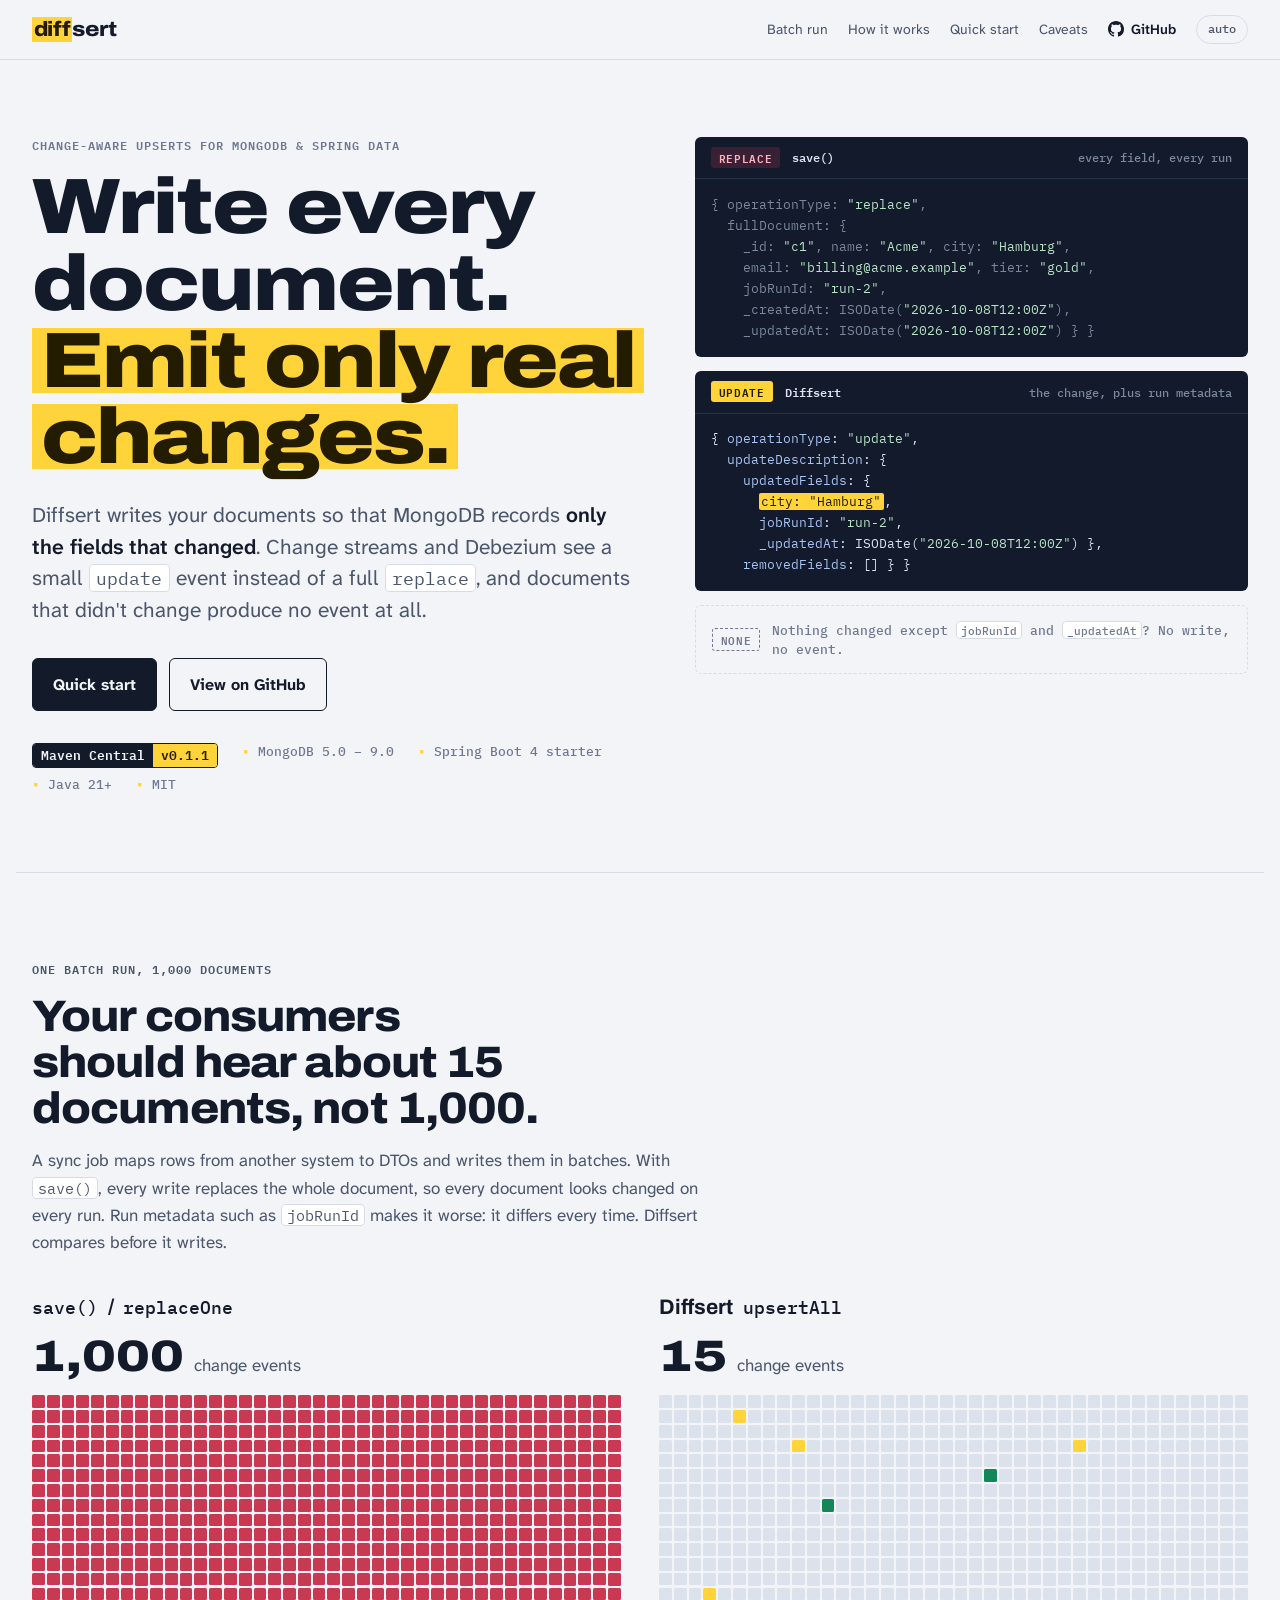
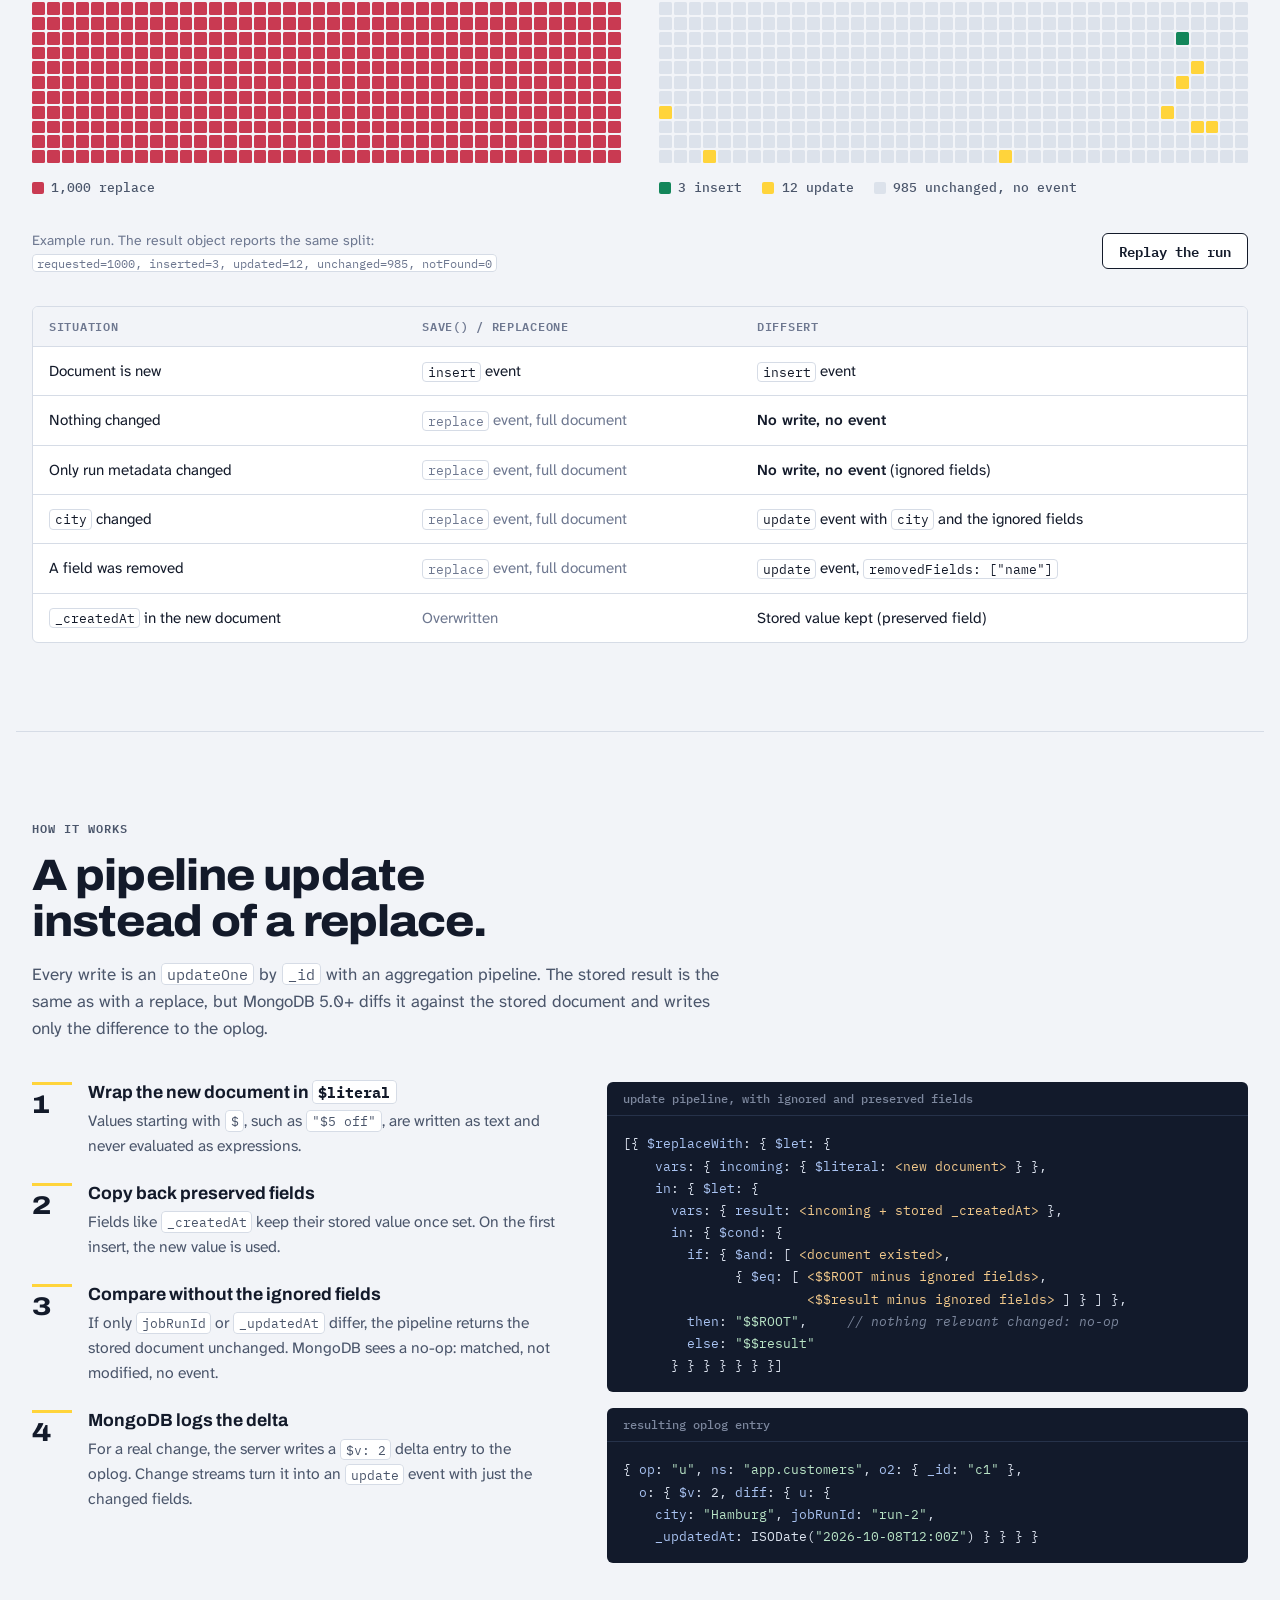
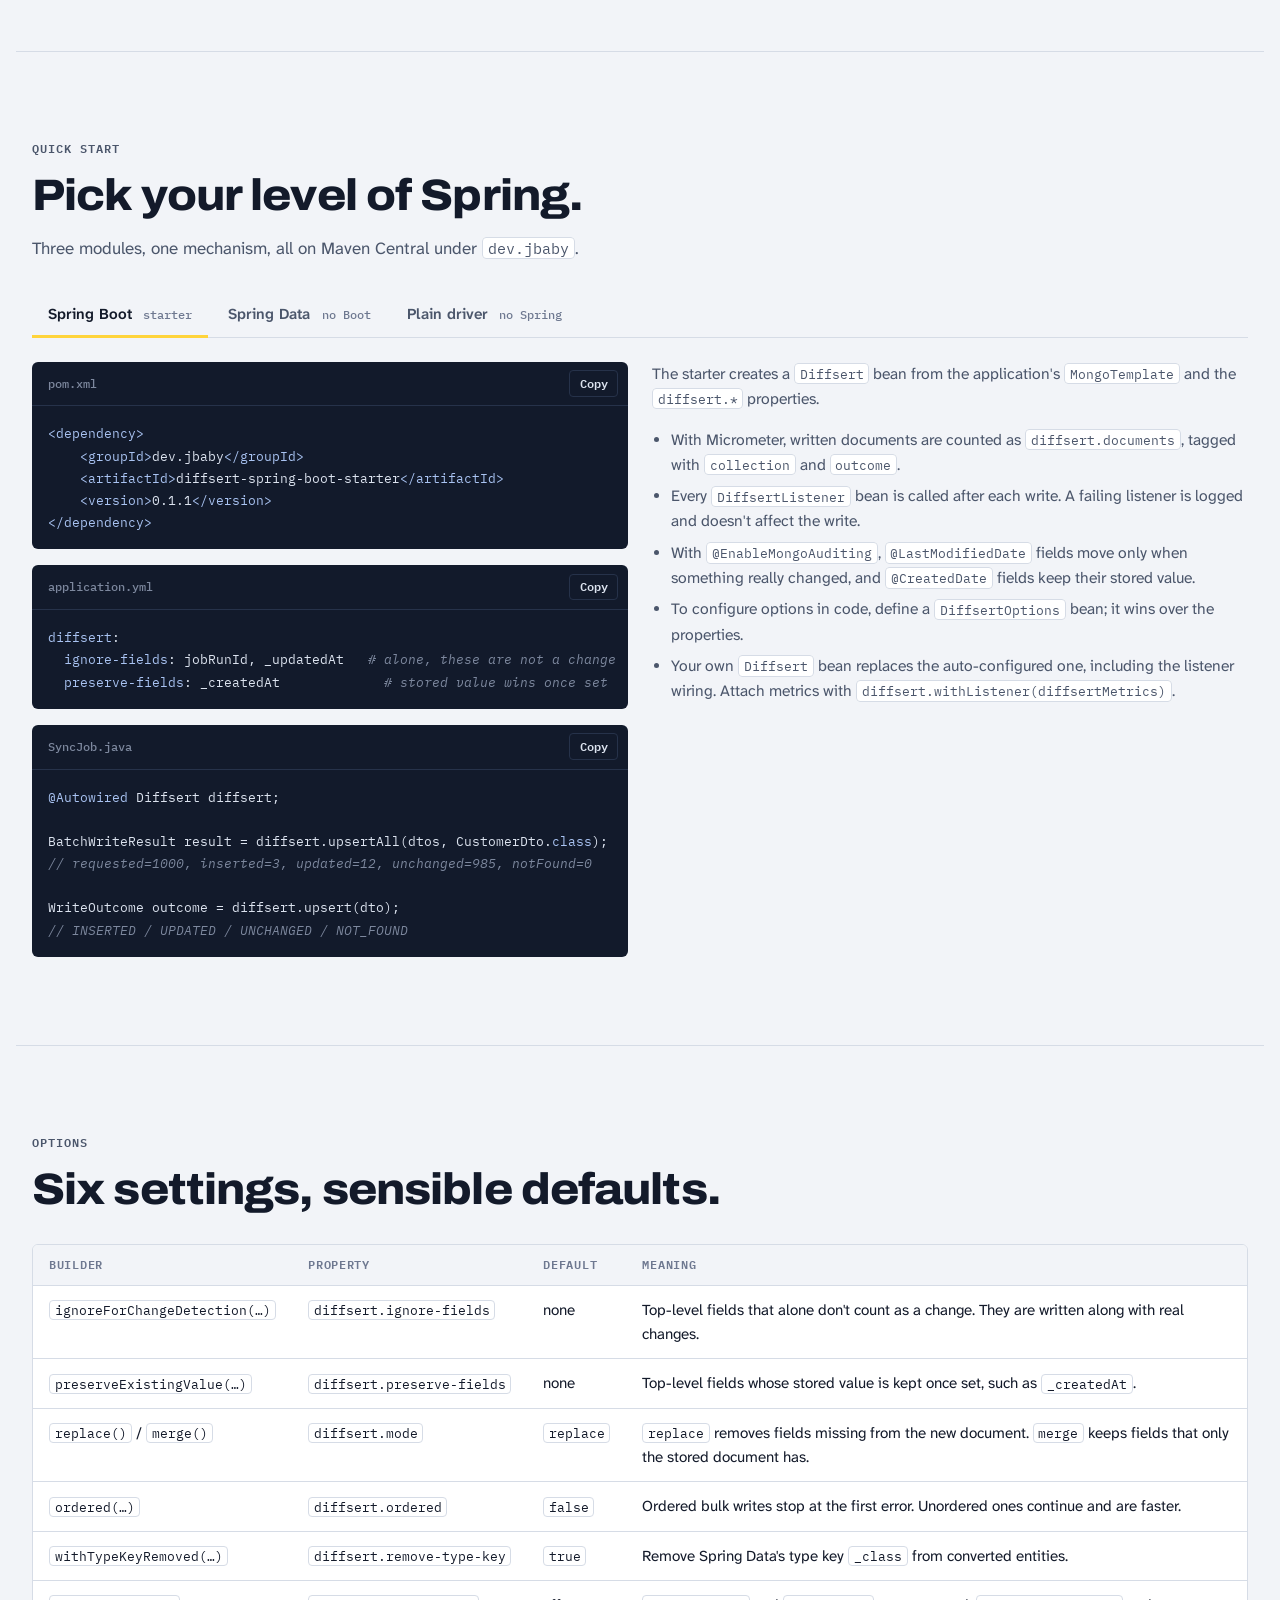
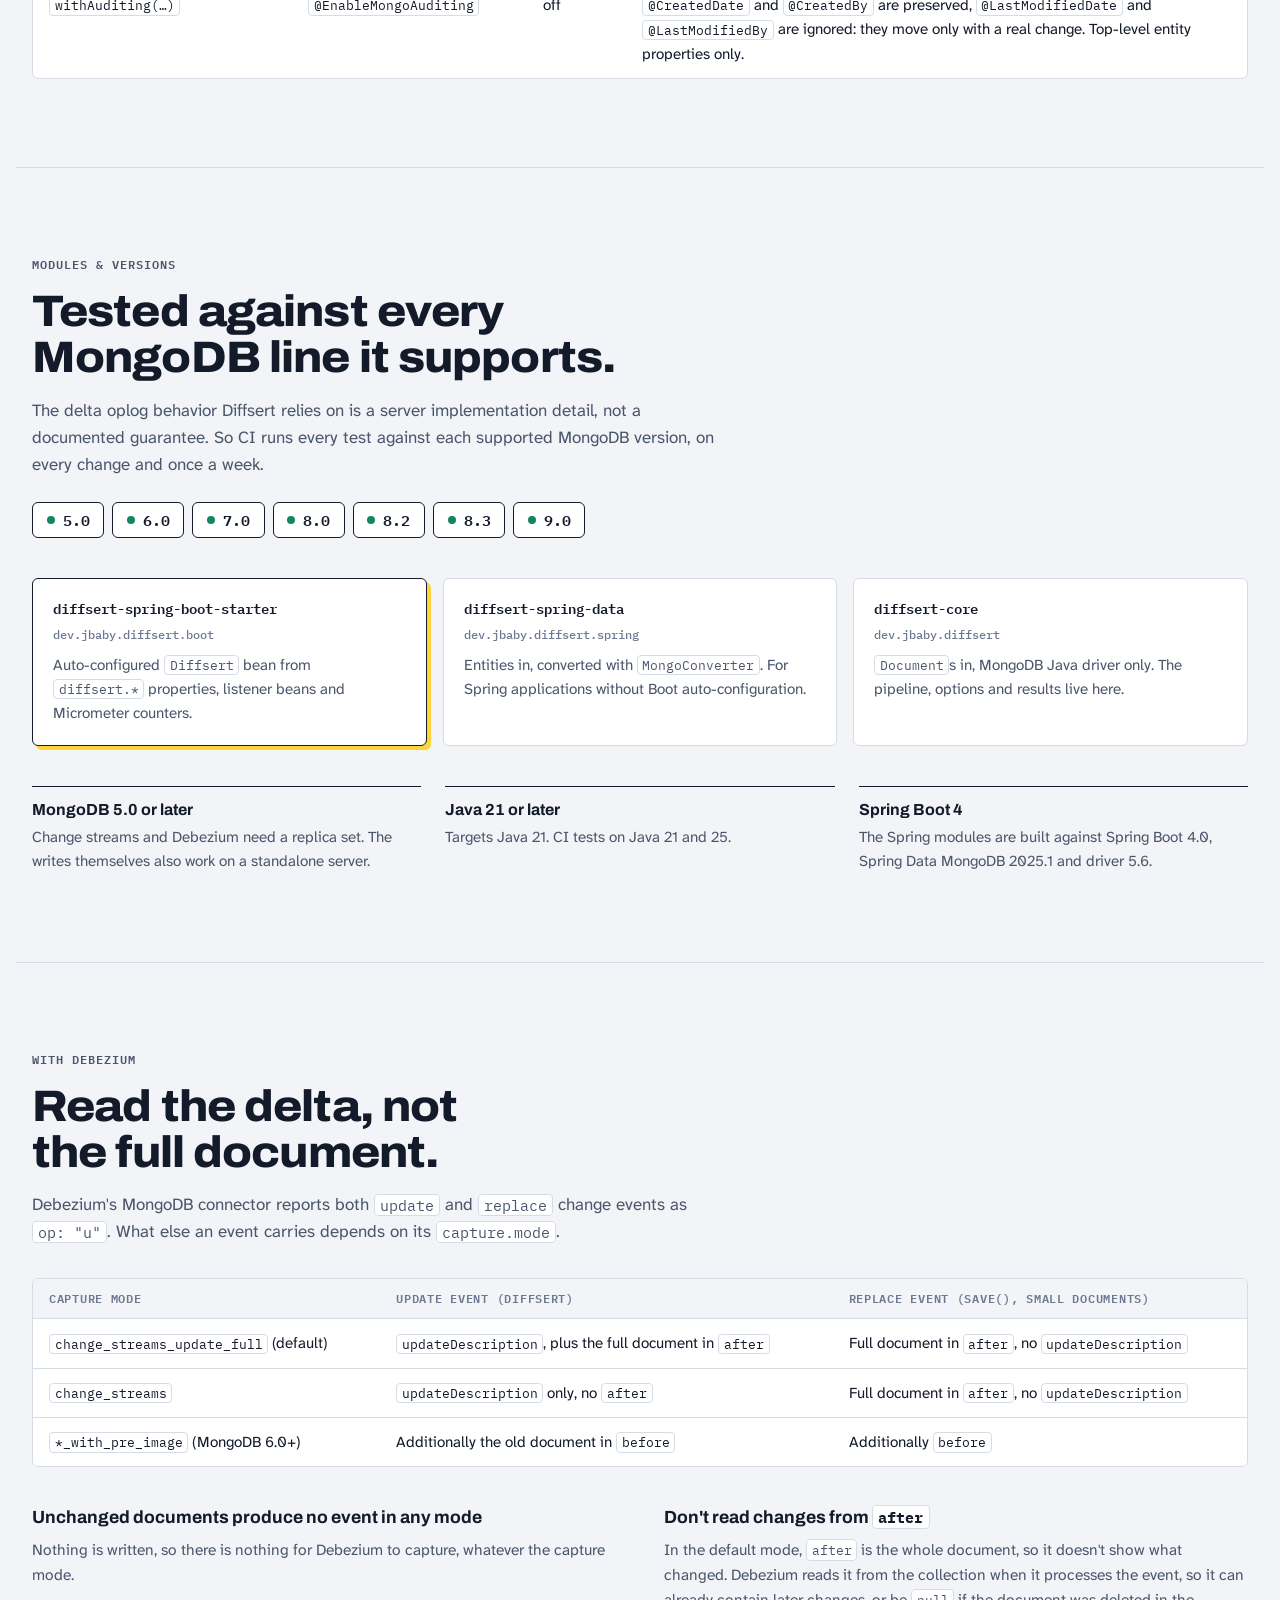
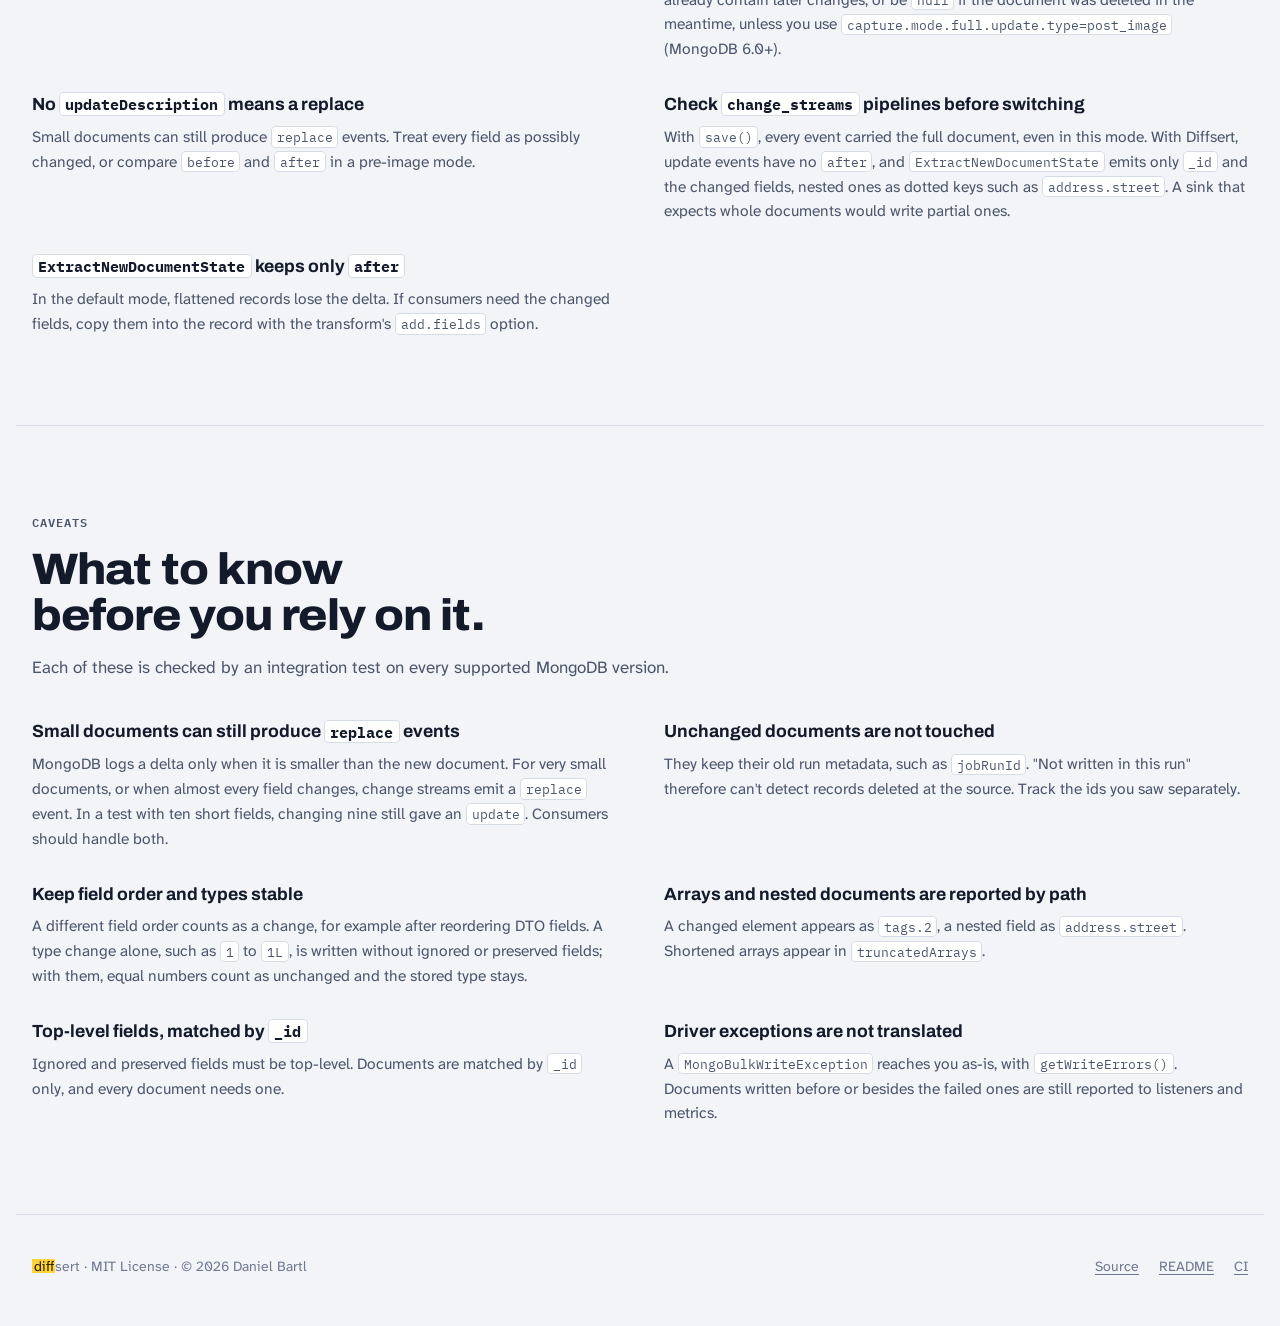
==== commit be2b5e10: "Handle Spring Data auditing annotations Diffsert.withAuditing(AuditingHandler) marks entities like s" ====
--- a/site/index.html
+++ b/site/index.html
@@ -715,6 +715,7 @@
           <ul>
             <li>With Micrometer, written documents are counted as <code>diffsert.documents</code>, tagged with <code>collection</code> and <code>outcome</code>.</li>
             <li>Every <code>DiffsertListener</code> bean is called after each write. A failing listener is logged and doesn't affect the write.</li>
+            <li>With <code>@EnableMongoAuditing</code>, <code>@LastModifiedDate</code> fields move only when something really changed, and <code>@CreatedDate</code> fields keep their stored value.</li>
             <li>To configure options in code, define a <code>DiffsertOptions</code> bean; it wins over the properties.</li>
             <li>Your own <code>Diffsert</code> bean replaces the auto-configured one, including the listener wiring. Attach metrics with <code>diffsert.withListener(diffsertMetrics)</code>.</li>
           </ul>
@@ -746,6 +747,7 @@
           <p>Entities are converted the way <code>save()</code> converts them, with Spring Data's <code>MongoConverter</code>: <code>@Id</code>, <code>@Field</code> and custom converters apply. Every entity needs an id.</p>
           <ul>
             <li>The type key <code>_class</code> is removed by default; <code>withTypeKeyRemoved(false)</code> keeps it.</li>
+            <li><code>withAuditing(auditingHandler)</code> handles <code>@CreatedDate</code>, <code>@LastModifiedDate</code> and friends; <code>Document</code>s are written as they are.</li>
             <li><code>update</code> and <code>updateAll</code> never insert.</li>
             <li>Writes join a Spring-managed transaction (<code>MongoTransactionManager</code>, e.g. with <code>@Transactional</code>). Listeners and metrics are called when a write runs, so they also count writes that are rolled back later.</li>
             <li><code>toWriteModels(...)</code> returns the write models without executing them, for sessions without Spring or your own <code>bulkWrite</code>.</li>
@@ -789,7 +791,7 @@
     <div class="wrap">
       <div class="sec-head">
         <p class="eyebrow">Options</p>
-        <h2>Five settings, sensible defaults.</h2>
+        <h2>Six settings, sensible defaults.</h2>
       </div>
       <div class="table-wrap opt-table">
         <table>
@@ -800,6 +802,7 @@
             <tr><td><code>replace()</code> / <code>merge()</code></td><td><code>diffsert.mode</code></td><td><code>replace</code></td><td><code>replace</code> removes fields missing from the new document. <code>merge</code> keeps fields that only the stored document has.</td></tr>
             <tr><td><code>ordered(…)</code></td><td><code>diffsert.ordered</code></td><td><code>false</code></td><td>Ordered bulk writes stop at the first error. Unordered ones continue and are faster.</td></tr>
             <tr><td><code>withTypeKeyRemoved(…)</code></td><td><code>diffsert.remove-type-key</code></td><td><code>true</code></td><td>Remove Spring Data's type key <code>_class</code> from converted entities.</td></tr>
+            <tr><td><code>withAuditing(…)</code></td><td><code>@EnableMongoAuditing</code></td><td>off</td><td><code>@CreatedDate</code> and <code>@CreatedBy</code> are preserved, <code>@LastModifiedDate</code> and <code>@LastModifiedBy</code> are ignored: they move only with a real change. Top-level entity properties only.</td></tr>
           </tbody>
         </table>
       </div>
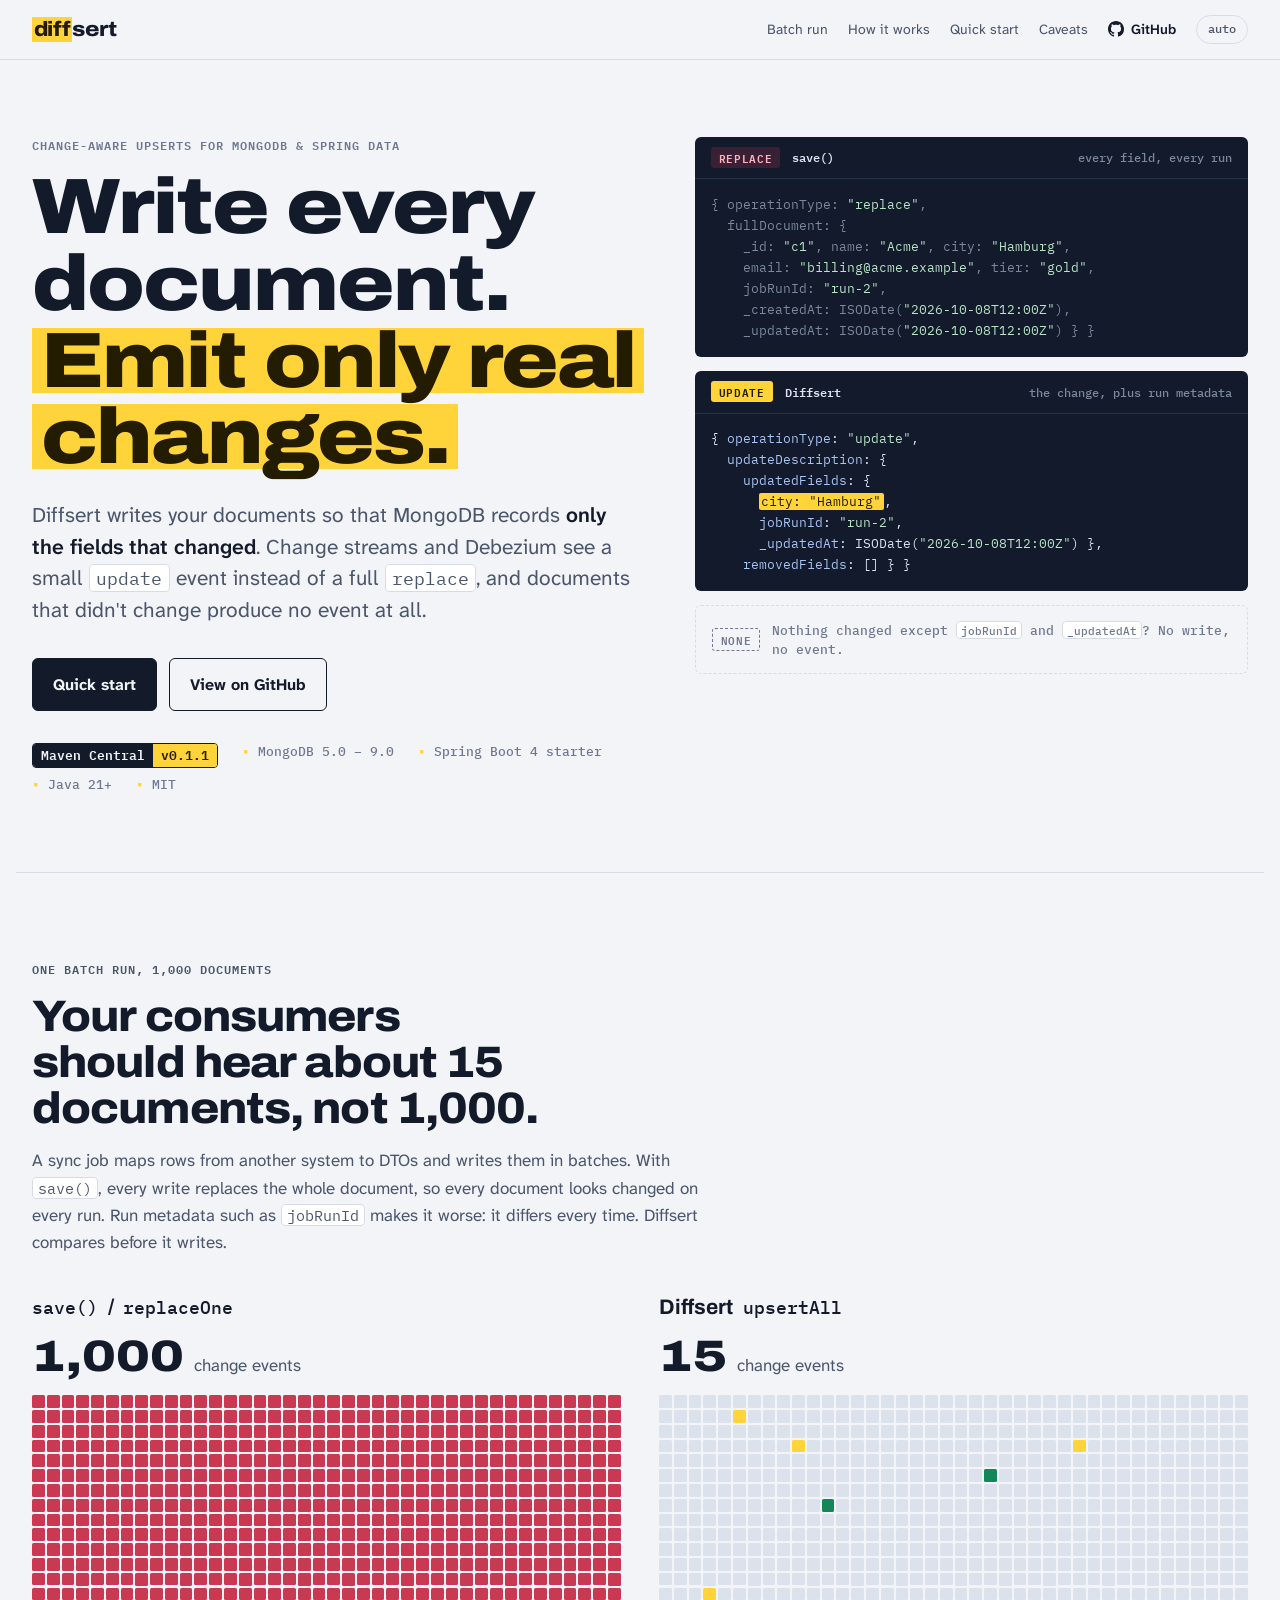
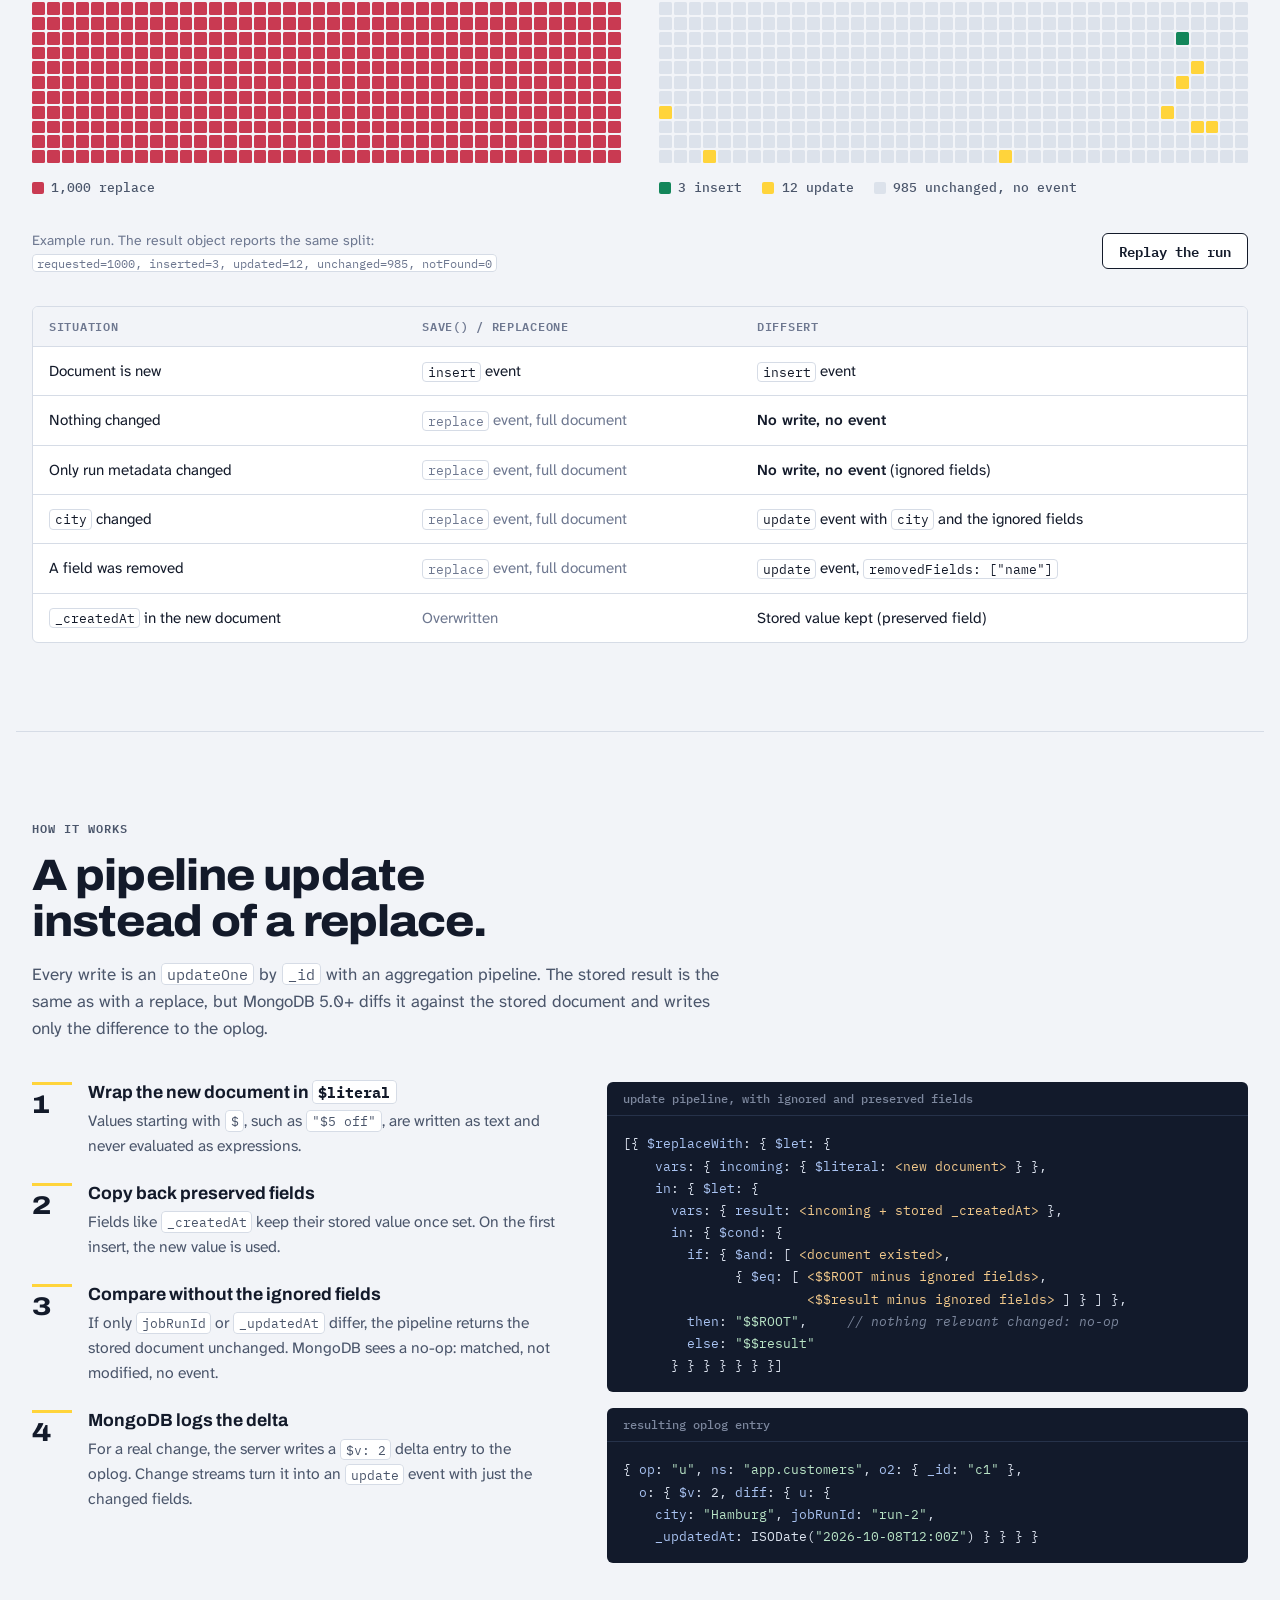
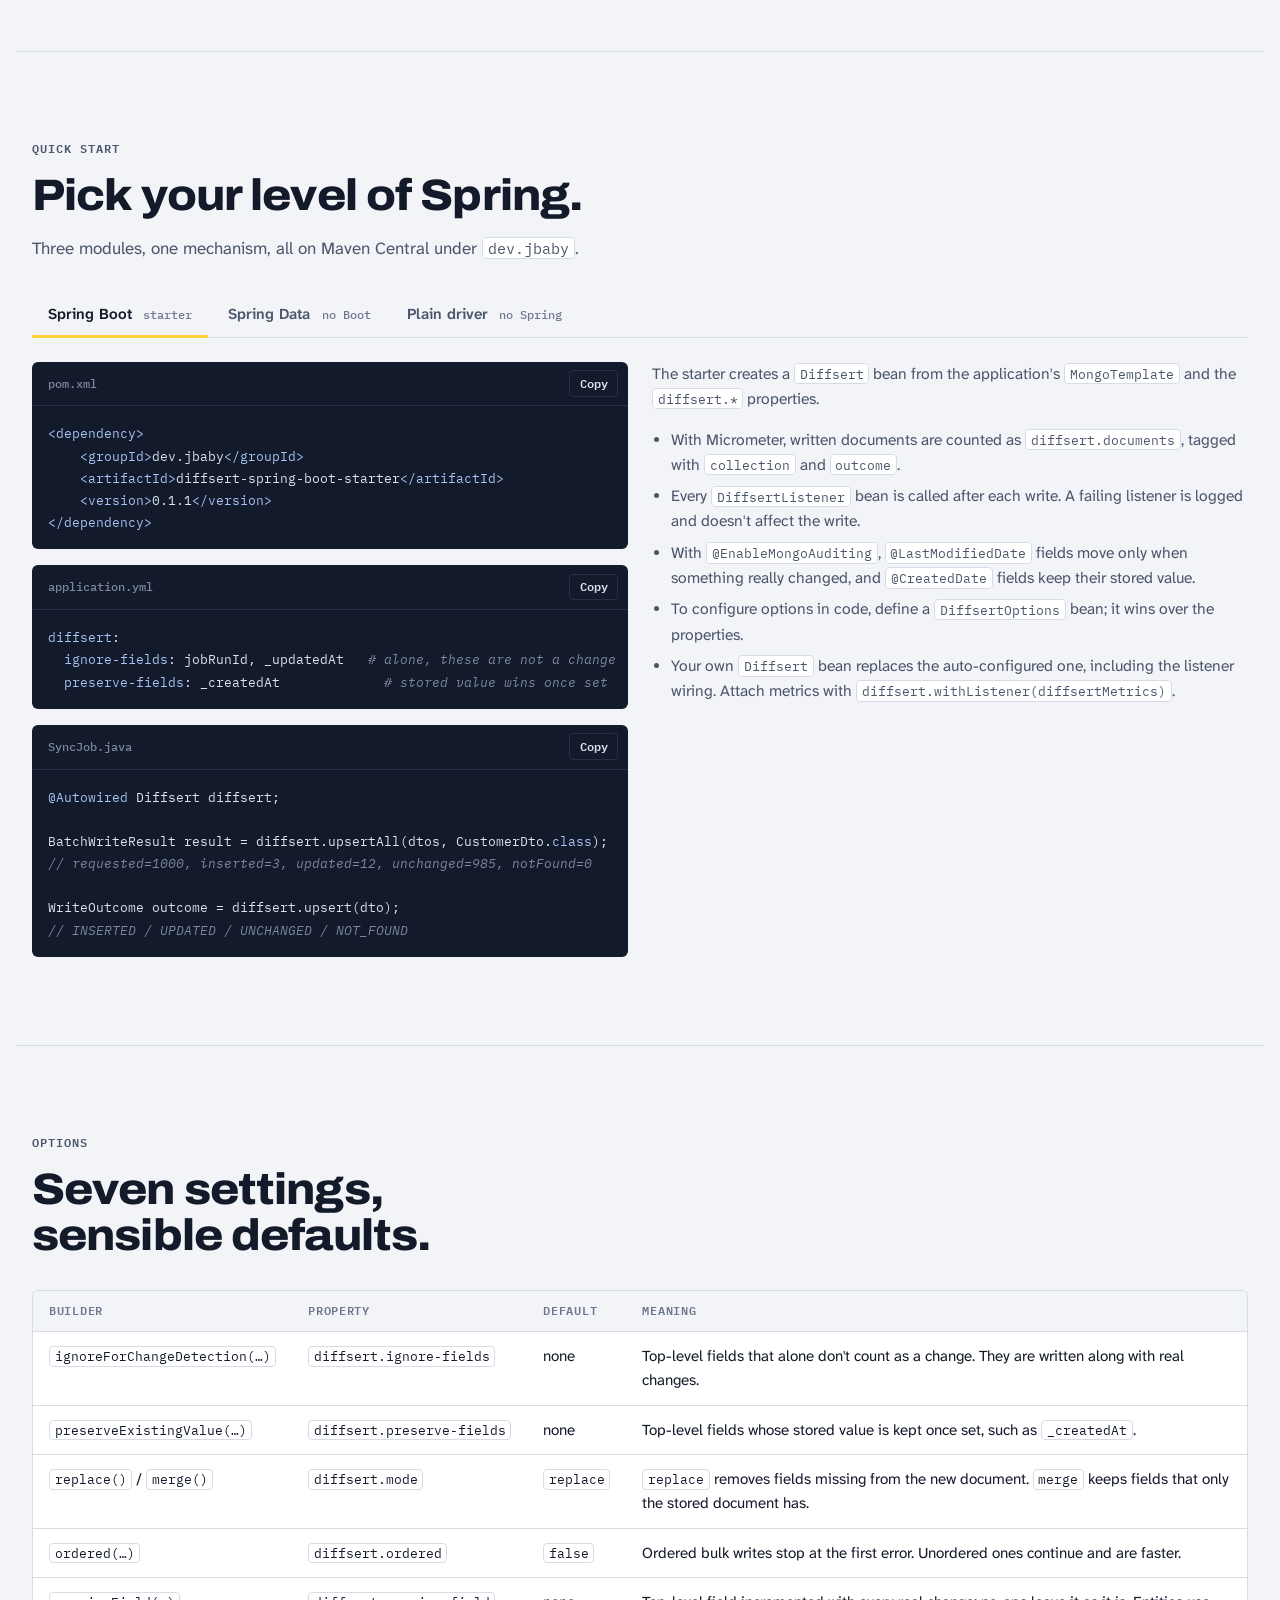
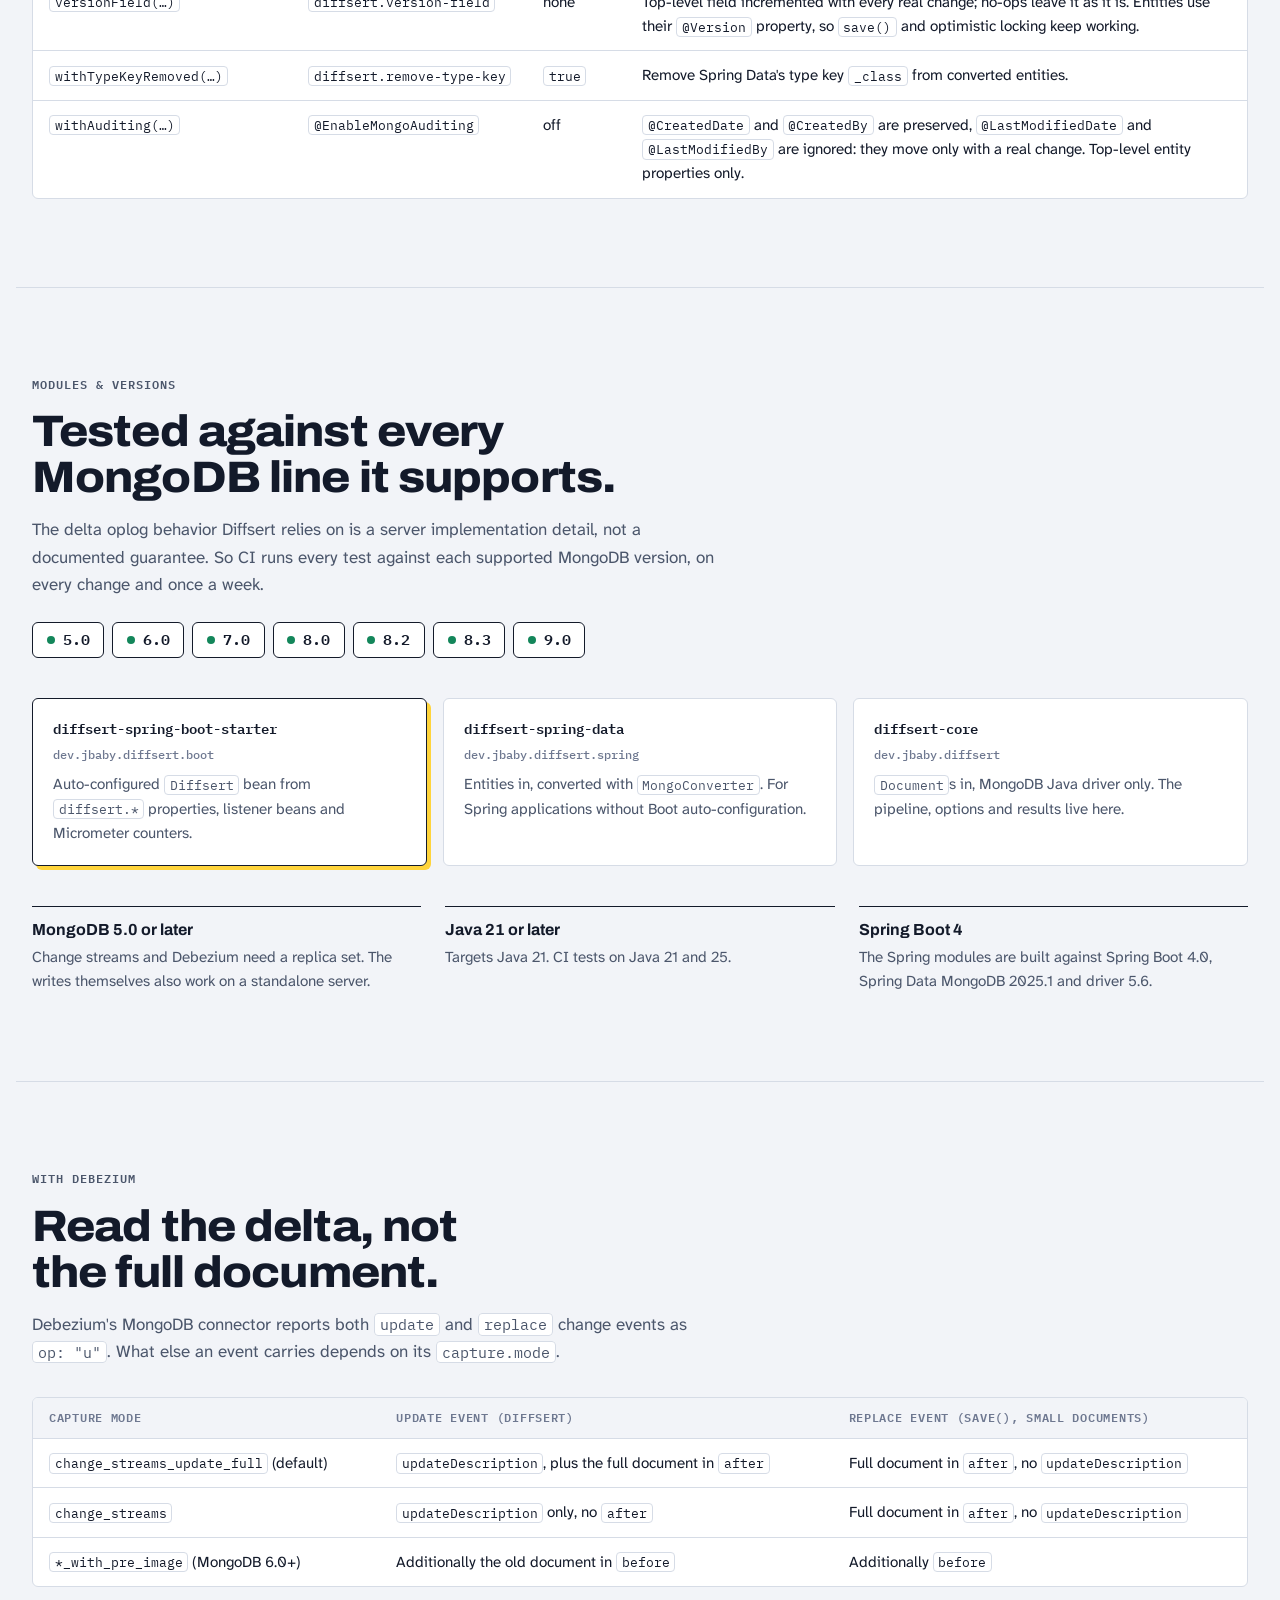
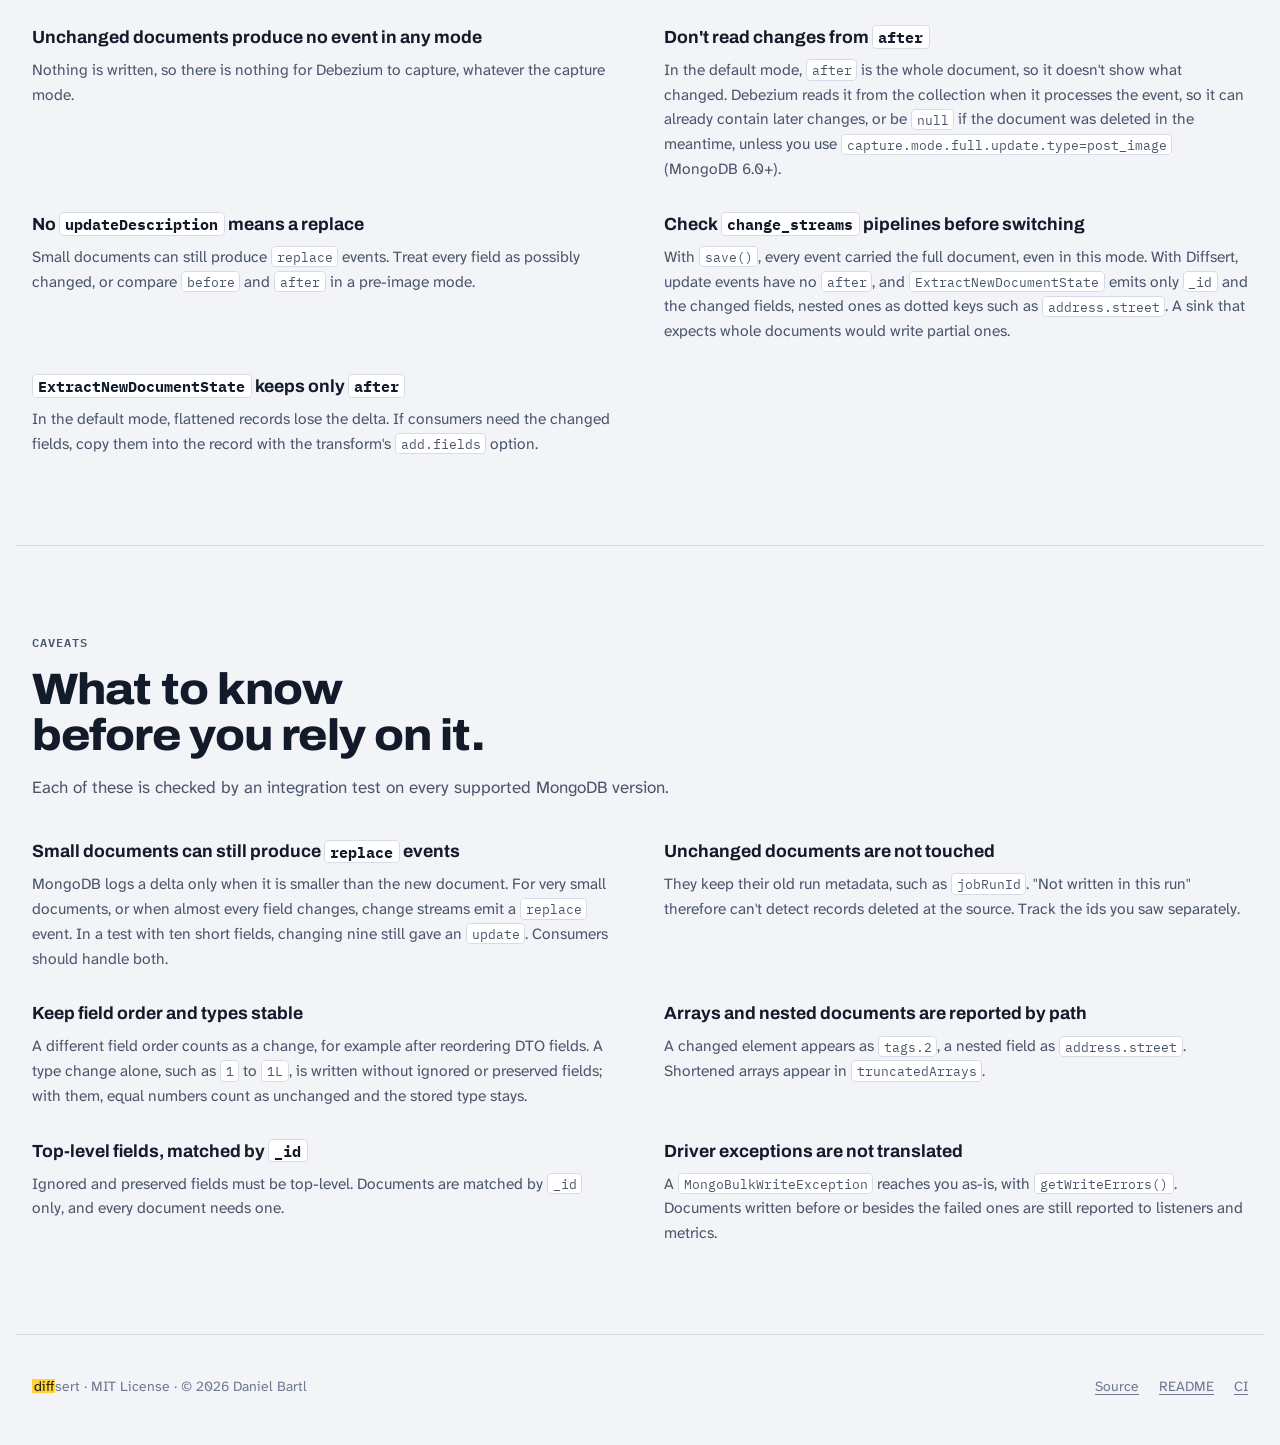
==== commit 2c674367: "Increment a version field only on real changes DiffsertOptions.versionField(...) names a top-level f" ====
--- a/site/index.html
+++ b/site/index.html
@@ -748,6 +748,7 @@
           <ul>
             <li>The type key <code>_class</code> is removed by default; <code>withTypeKeyRemoved(false)</code> keeps it.</li>
             <li><code>withAuditing(auditingHandler)</code> handles <code>@CreatedDate</code>, <code>@LastModifiedDate</code> and friends; <code>Document</code>s are written as they are.</li>
+            <li>A <code>@Version</code> property goes up by one with every real change, starting where <code>save()</code> starts, so optimistic locking in your application notices what Diffsert changed.</li>
             <li><code>update</code> and <code>updateAll</code> never insert.</li>
             <li>Writes join a Spring-managed transaction (<code>MongoTransactionManager</code>, e.g. with <code>@Transactional</code>). Listeners and metrics are called when a write runs, so they also count writes that are rolled back later.</li>
             <li><code>toWriteModels(...)</code> returns the write models without executing them, for sessions without Spring or your own <code>bulkWrite</code>.</li>
@@ -791,7 +792,7 @@
     <div class="wrap">
       <div class="sec-head">
         <p class="eyebrow">Options</p>
-        <h2>Six settings, sensible defaults.</h2>
+        <h2>Seven settings, sensible defaults.</h2>
       </div>
       <div class="table-wrap opt-table">
         <table>
@@ -801,6 +802,7 @@
             <tr><td><code>preserveExistingValue(…)</code></td><td><code>diffsert.preserve-fields</code></td><td>none</td><td>Top-level fields whose stored value is kept once set, such as <code>_createdAt</code>.</td></tr>
             <tr><td><code>replace()</code> / <code>merge()</code></td><td><code>diffsert.mode</code></td><td><code>replace</code></td><td><code>replace</code> removes fields missing from the new document. <code>merge</code> keeps fields that only the stored document has.</td></tr>
             <tr><td><code>ordered(…)</code></td><td><code>diffsert.ordered</code></td><td><code>false</code></td><td>Ordered bulk writes stop at the first error. Unordered ones continue and are faster.</td></tr>
+            <tr><td><code>versionField(…)</code></td><td><code>diffsert.version-field</code></td><td>none</td><td>Top-level field incremented with every real change; no-ops leave it as it is. Entities use their <code>@Version</code> property, so <code>save()</code> and optimistic locking keep working.</td></tr>
             <tr><td><code>withTypeKeyRemoved(…)</code></td><td><code>diffsert.remove-type-key</code></td><td><code>true</code></td><td>Remove Spring Data's type key <code>_class</code> from converted entities.</td></tr>
             <tr><td><code>withAuditing(…)</code></td><td><code>@EnableMongoAuditing</code></td><td>off</td><td><code>@CreatedDate</code> and <code>@CreatedBy</code> are preserved, <code>@LastModifiedDate</code> and <code>@LastModifiedBy</code> are ignored: they move only with a real change. Top-level entity properties only.</td></tr>
           </tbody>
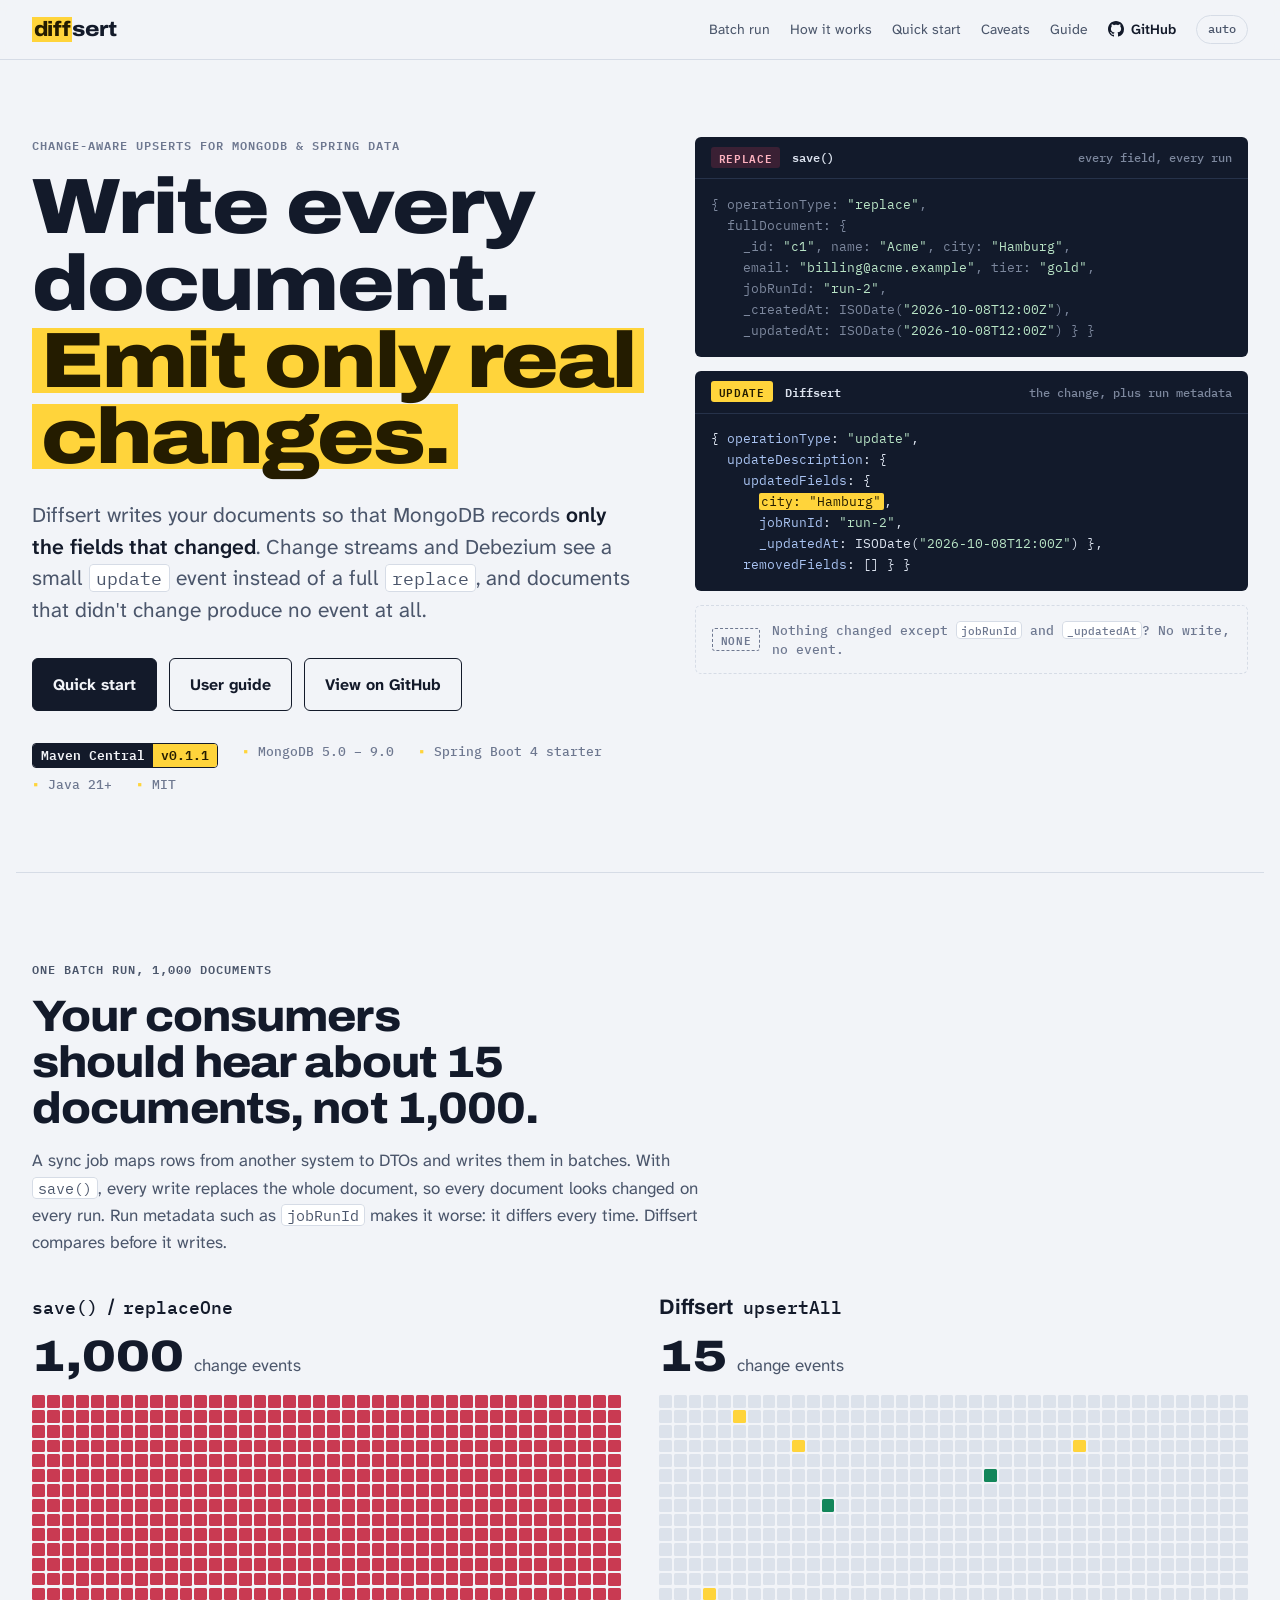
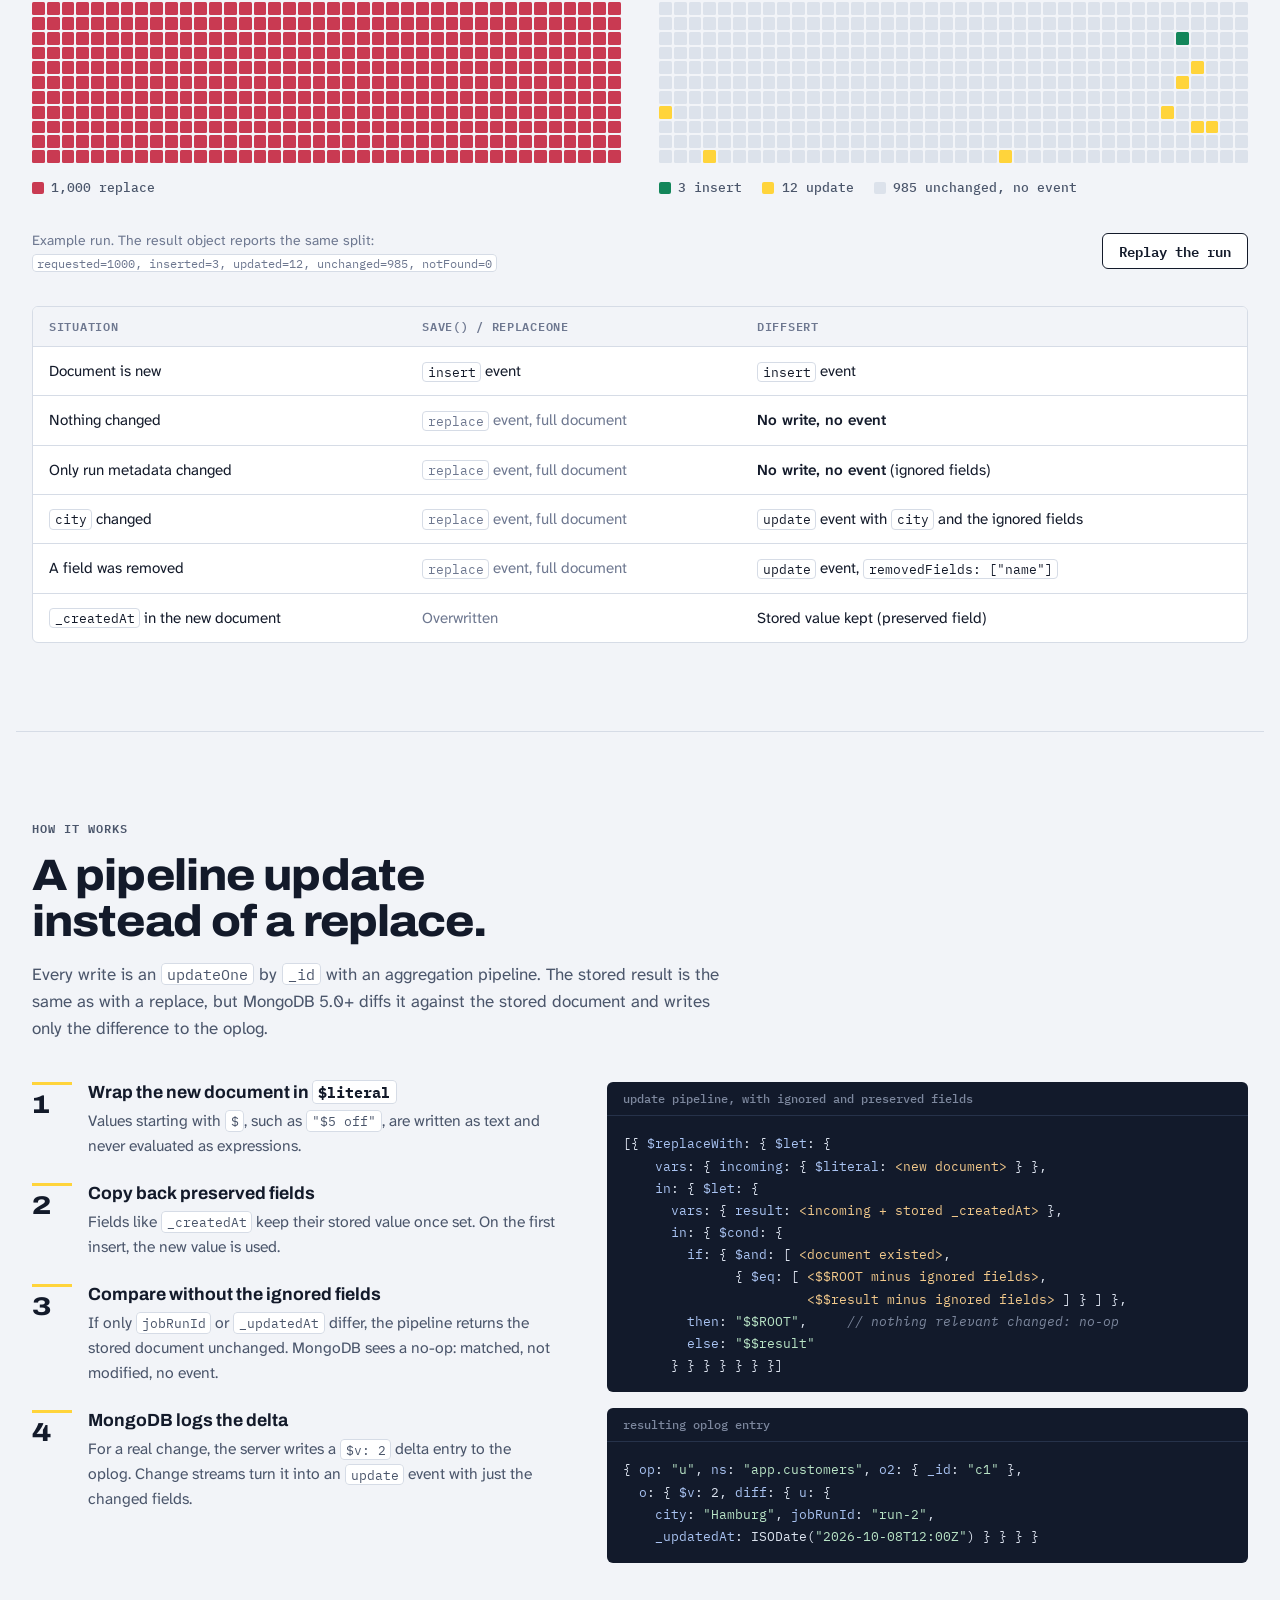
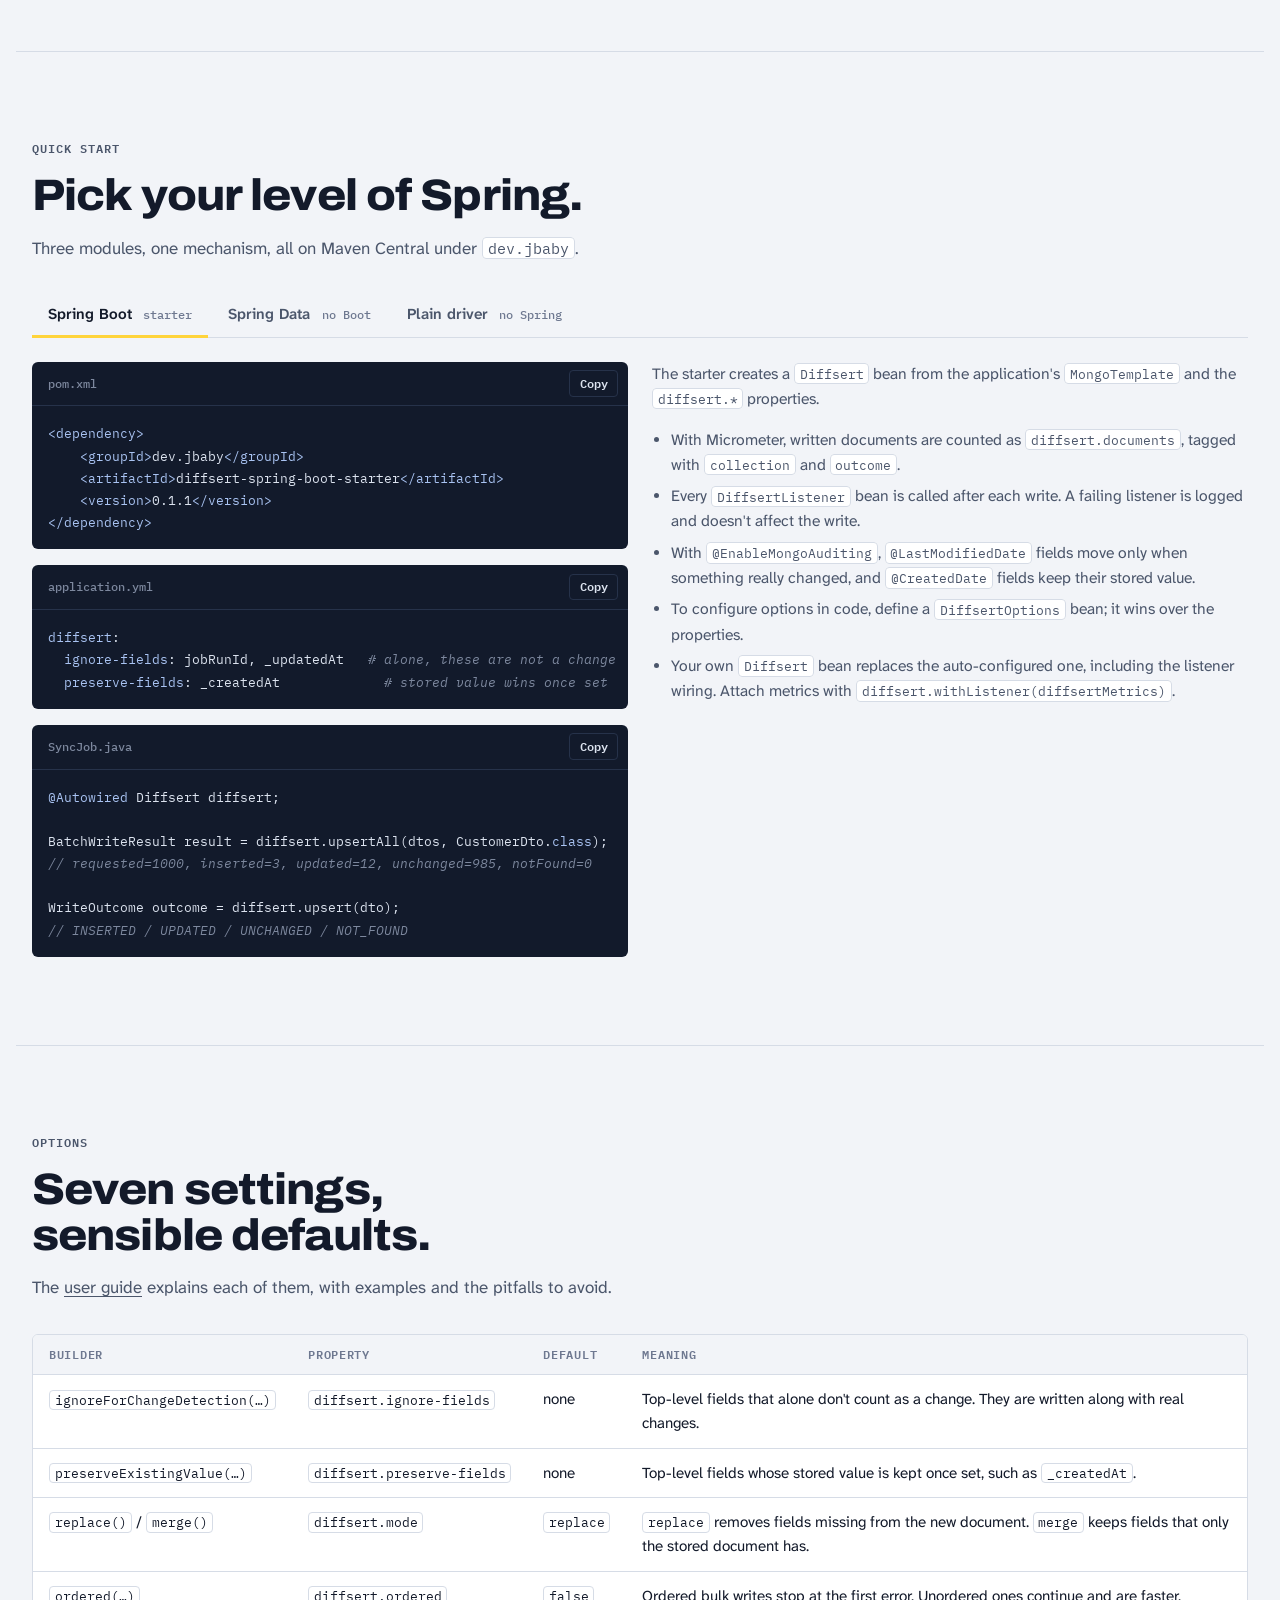
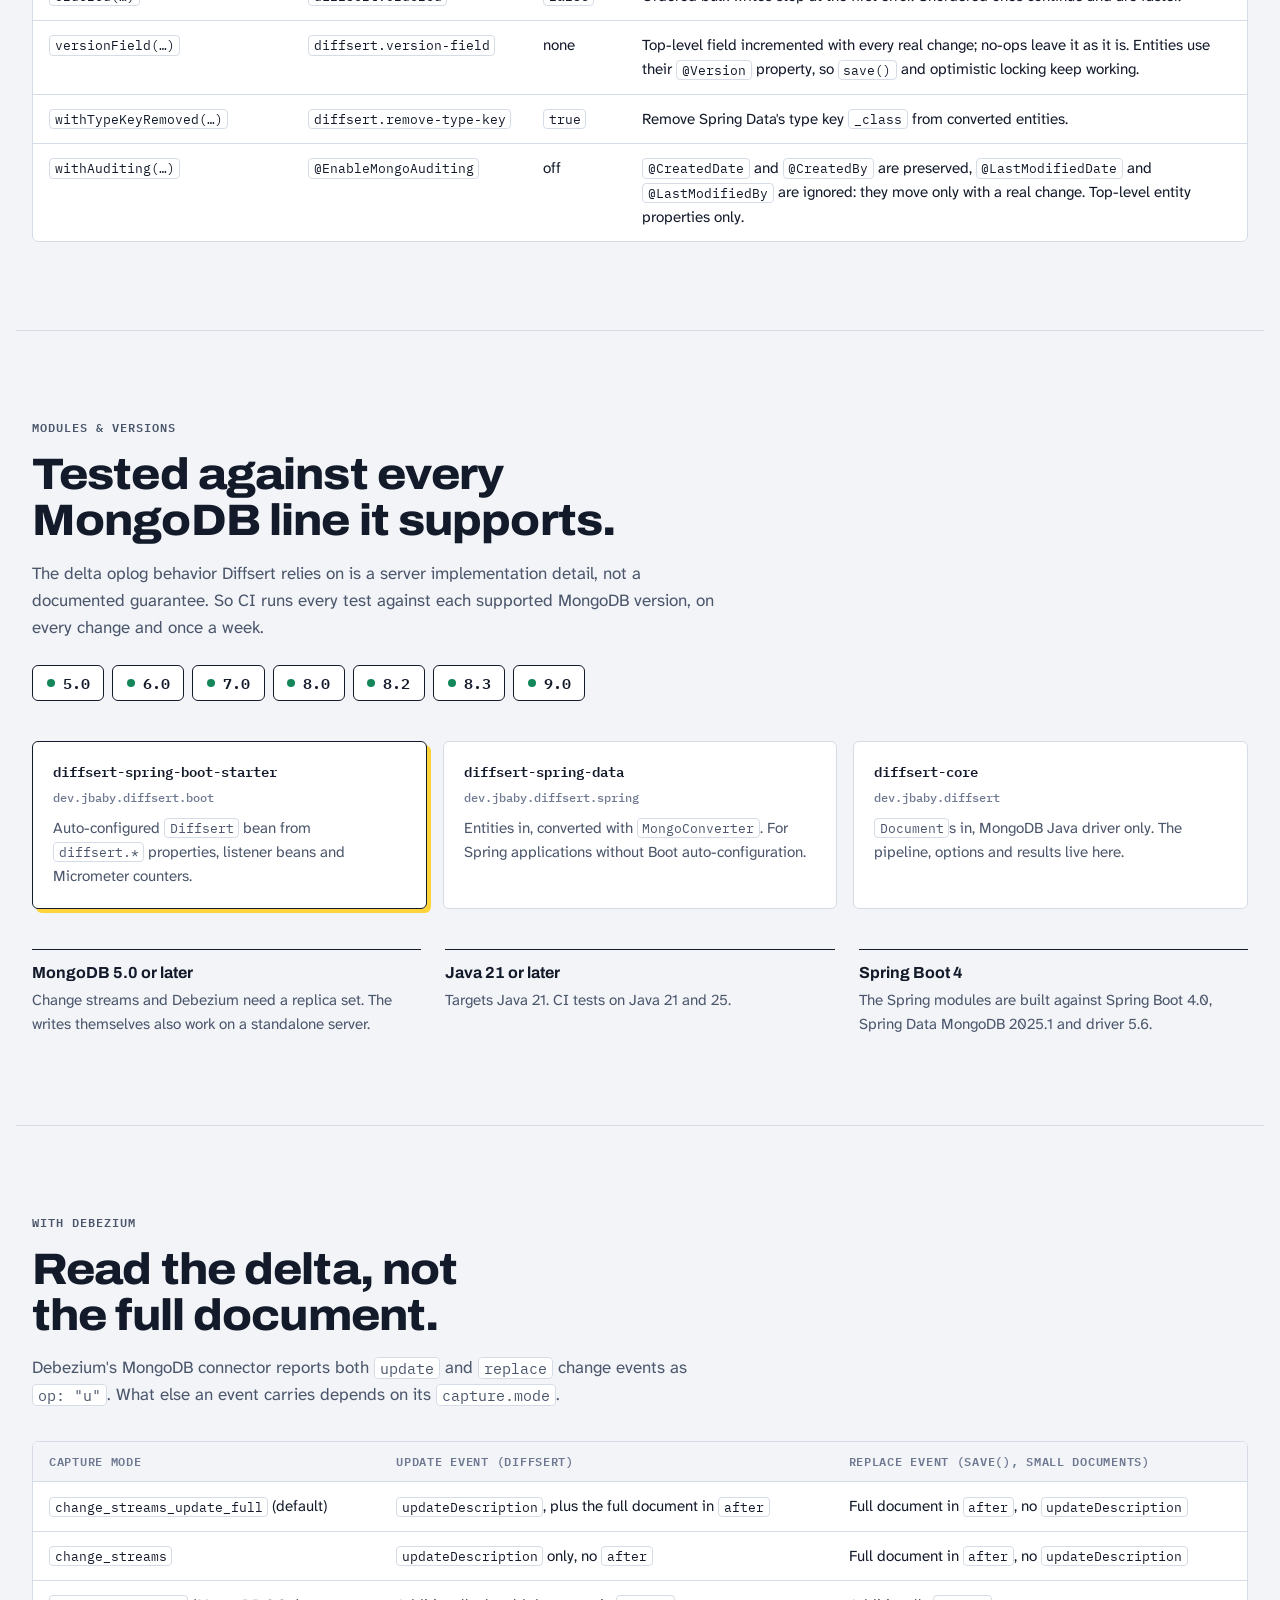
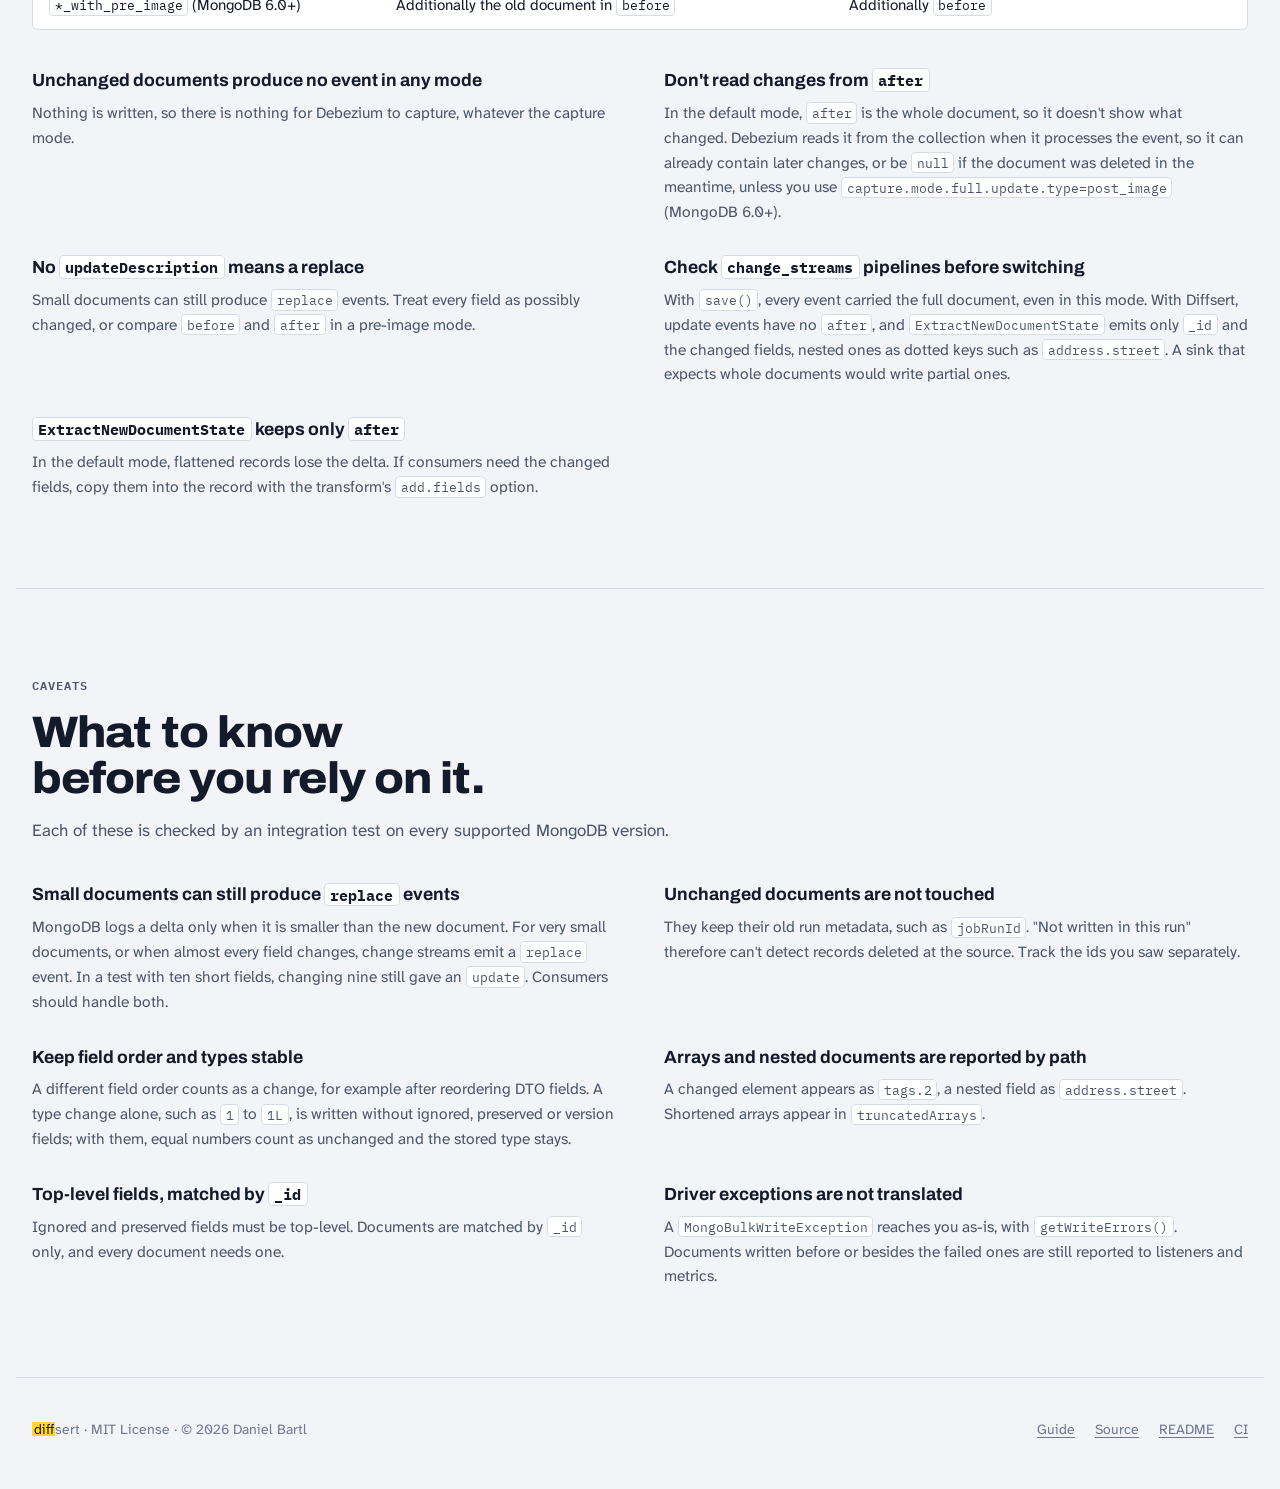
==== commit 5842cd1c: "Add a user guide to the website site/guide.html explains how Diffsert decides what changed, every op" ====
--- a/site/index.html
+++ b/site/index.html
@@ -12,161 +12,10 @@
 <link rel="preconnect" href="https://fonts.googleapis.com">
 <link rel="preconnect" href="https://fonts.gstatic.com" crossorigin>
 <link rel="stylesheet" href="https://fonts.googleapis.com/css2?family=Archivo:wdth,wght@62..125,400..900&family=Atkinson+Hyperlegible+Next:ital,wght@0,400;0,600;0,700;1,400&family=IBM+Plex+Mono:wght@400;500;600&display=swap">
+<link rel="stylesheet" href="site.css">
 <style>
 /* Layout: a change ledger. Left-aligned editorial column; a highlighter marks only what changed,
    and a 1,000-cell batch run is the page's central figure. */
-:root {
-  --paper: #F2F4F8;
-  --surface: #FFFFFF;
-  --ink: #131A2A;
-  --ink-2: #4B566B;
-  --ink-3: #6E7890;
-  --rule: #D6DCE6;
-  --hl: #FFD43B;
-  --hl-ink: #241C00;
-  --hl-soft: #FFF1B8;
-  --insert: #13865A;
-  --replace: #C93A52;
-  --cell: #DCE2EB;
-  --code-bg: #121A2B;
-  --code-fg: #DCE3EF;
-  --code-dim: #7D889E;
-  --code-key: #A9C3F2;
-  --code-str: #B9E4C6;
-  --code-rule: #26324A;
-
-  --display: "Archivo", "Arial Narrow", "Helvetica Neue", Arial, sans-serif;
-  --body: "Atkinson Hyperlegible Next", "Segoe UI", system-ui, -apple-system, sans-serif;
-  --mono: "IBM Plex Mono", ui-monospace, "SFMono-Regular", Menlo, Consolas, monospace;
-
-  --step--1: 0.875rem;
-  --step-0: 1.0625rem;
-  --step-1: 1.3125rem;
-  --step-2: 1.75rem;
-  --step-3: clamp(2rem, 1.4rem + 2.4vw, 2.75rem);
-  --step-4: clamp(2.6rem, 1.6rem + 4.6vw, 4.9rem);
-
-  --measure: 64ch;
-  --wide: 76rem;
-  --radius: 6px;
-  color-scheme: light;
-}
-@media (prefers-color-scheme: dark) {
-  :root:not([data-theme="light"]) {
-    --paper: #0D1320;
-    --surface: #141C2D;
-    --ink: #E8EDF5;
-    --ink-2: #A3AEC3;
-    --ink-3: #7F8AA1;
-    --rule: #263149;
-    --hl: #FFD43B;
-    --hl-ink: #241C00;
-    --hl-soft: #3A3215;
-    --insert: #3BC48B;
-    --replace: #F06A80;
-    --cell: #212B41;
-    --code-bg: #090E18;
-    --code-fg: #DCE3EF;
-    --code-dim: #75809A;
-    --code-key: #A9C3F2;
-    --code-str: #B9E4C6;
-    --code-rule: #1F2A40;
-    color-scheme: dark;
-  }
-}
-:root[data-theme="dark"] {
-  --paper: #0D1320;
-  --surface: #141C2D;
-  --ink: #E8EDF5;
-  --ink-2: #A3AEC3;
-  --ink-3: #7F8AA1;
-  --rule: #263149;
-  --hl: #FFD43B;
-  --hl-ink: #241C00;
-  --hl-soft: #3A3215;
-  --insert: #3BC48B;
-  --replace: #F06A80;
-  --cell: #212B41;
-  --code-bg: #090E18;
-  --code-fg: #DCE3EF;
-  --code-dim: #75809A;
-  --code-key: #A9C3F2;
-  --code-str: #B9E4C6;
-  --code-rule: #1F2A40;
-  color-scheme: dark;
-}
-
-*, *::before, *::after { box-sizing: border-box; }
-html { -webkit-text-size-adjust: 100%; scroll-behavior: smooth; }
-@media (prefers-reduced-motion: reduce) { html { scroll-behavior: auto; } }
-body {
-  margin: 0;
-  background: var(--paper);
-  color: var(--ink);
-  font-family: var(--body);
-  font-size: var(--step-0);
-  line-height: 1.6;
-  padding-inline: max(16px, env(safe-area-inset-left, 0px));
-  padding-block: 0;
-}
-img, svg { max-width: 100%; }
-[hidden] { display: none !important; }
-a { color: inherit; text-decoration-thickness: 1px; text-underline-offset: 3px; }
-a:hover { text-decoration-color: var(--hl); text-decoration-thickness: 3px; }
-:focus-visible { outline: 3px solid var(--hl); outline-offset: 2px; border-radius: 2px; }
-h1, h2, h3 { font-family: var(--display); text-wrap: balance; margin: 0; line-height: 1.05; }
-p { margin: 0; }
-code, pre, kbd { font-family: var(--mono); }
-.wrap { max-width: var(--wide); margin-inline: auto; }
-
-/* Highlighter: the page's one bold device */
-.hl {
-  background: linear-gradient(transparent 12%, var(--hl) 12%, var(--hl) 88%, transparent 88%);
-  color: var(--hl-ink);
-  padding-inline: 0.12em;
-  -webkit-box-decoration-break: clone;
-  box-decoration-break: clone;
-}
-
-/* ---------- header ---------- */
-.top {
-  position: sticky;
-  top: env(safe-area-inset-top, 0px);
-  z-index: 10;
-  background: color-mix(in srgb, var(--paper) 88%, transparent);
-  backdrop-filter: blur(8px);
-  -webkit-backdrop-filter: blur(8px);
-  border-bottom: 1px solid var(--rule);
-  margin-inline: calc(-1 * max(16px, env(safe-area-inset-left, 0px)));
-  padding-inline: max(16px, env(safe-area-inset-left, 0px));
-}
-.top .wrap { display: flex; align-items: center; gap: 1.5rem; padding-block: 0.8rem; }
-.mark {
-  font-family: var(--display);
-  font-weight: 800;
-  font-stretch: 112%;
-  font-size: 1.3rem;
-  letter-spacing: -0.01em;
-  text-decoration: none;
-  display: inline-flex;
-  align-items: baseline;
-}
-.mark .hl { padding-inline: 0.08em; }
-.nav { display: flex; gap: 1.25rem; margin-left: auto; align-items: center; font-size: var(--step--1); }
-.nav a { text-decoration: none; color: var(--ink-2); }
-.nav a:hover { color: var(--ink); }
-.nav .gh { color: var(--ink); font-weight: 600; display: inline-flex; gap: 0.4rem; align-items: center; }
-.theme-btn {
-  background: none;
-  border: 1px solid var(--rule);
-  color: var(--ink-2);
-  border-radius: 999px;
-  font: 500 0.75rem/1 var(--mono);
-  padding: 0.45rem 0.7rem;
-  cursor: pointer;
-}
-.theme-btn:hover { color: var(--ink); border-color: var(--ink-3); }
-@media (max-width: 760px) { .nav .sec { display: none; } }
 
 /* ---------- hero ---------- */
 .hero { padding-block: clamp(2.5rem, 6vw, 5rem) clamp(2.5rem, 5vw, 4rem); }
@@ -177,12 +26,6 @@
   align-items: start;
 }
 @media (max-width: 960px) { .hero .wrap { grid-template-columns: minmax(0, 1fr); } }
-.eyebrow {
-  font: 600 0.78rem/1.3 var(--mono);
-  letter-spacing: 0.08em;
-  text-transform: uppercase;
-  color: var(--ink-3);
-}
 .hero h1 {
   font-size: var(--step-4);
   font-weight: 850;
@@ -295,14 +138,6 @@
 .sec-head p { color: var(--ink-2); }
 .prose { max-width: var(--measure); display: grid; gap: 1rem; color: var(--ink-2); }
 .prose strong { color: var(--ink); }
-code.inline, p code, li code, td code {
-  font-size: 0.86em;
-  background: var(--surface);
-  border: 1px solid var(--rule);
-  border-radius: 4px;
-  padding: 0.05em 0.35em;
-  white-space: nowrap;
-}
 
 /* ---------- batch run (waffle) ---------- */
 .run-grid {
@@ -357,11 +192,6 @@
 .replay:disabled { opacity: 0.5; cursor: progress; }
 
 /* ---------- situations table ---------- */
-.table-wrap { overflow-x: auto; margin-top: 2rem; border: 1px solid var(--rule); border-radius: var(--radius); background: var(--surface); }
-table { border-collapse: collapse; width: 100%; min-width: 40rem; font-size: 0.95rem; }
-th, td { text-align: left; padding: 0.75rem 1rem; border-bottom: 1px solid var(--rule); vertical-align: top; }
-tr:last-child td { border-bottom: 0; }
-th { font: 600 0.75rem/1.3 var(--mono); letter-spacing: 0.06em; text-transform: uppercase; color: var(--ink-3); background: var(--paper); }
 td.bad { color: var(--ink-3); }
 td.good strong { font-weight: 600; }
 
@@ -382,40 +212,6 @@
 .steps h3 { font-size: 1.1rem; font-weight: 700; font-stretch: 100%; line-height: 1.3; }
 .steps p { color: var(--ink-2); font-size: 0.98rem; }
 
-.code {
-  background: var(--code-bg);
-  color: var(--code-fg);
-  border-radius: var(--radius);
-  min-width: 0;
-  overflow: hidden;
-}
-.code .bar {
-  display: flex;
-  align-items: center;
-  gap: 0.75rem;
-  padding: 0.55rem 0.6rem 0.55rem 1rem;
-  border-bottom: 1px solid var(--code-rule);
-  font: 500 0.75rem/1.3 var(--mono);
-  color: var(--code-dim);
-}
-.code .bar .copy {
-  margin-left: auto;
-  font: 600 0.72rem/1 var(--mono);
-  color: var(--code-fg);
-  background: transparent;
-  border: 1px solid var(--code-rule);
-  border-radius: 4px;
-  padding: 0.4rem 0.6rem;
-  cursor: pointer;
-}
-.code .bar .copy:hover { border-color: var(--code-dim); }
-.code pre { margin: 0; padding: 1rem; overflow-x: auto; font-size: 0.84rem; line-height: 1.65; }
-.code .k { color: var(--code-key); }
-.code .s { color: var(--code-str); }
-.code .c { color: var(--code-dim); font-style: italic; }
-.code .t { color: #F2C98B; }
-.code-stack { display: grid; gap: 1rem; min-width: 0; }
-
 /* ---------- quick start ---------- */
 .tabs { display: flex; flex-wrap: wrap; gap: 0.25rem; margin-top: 2rem; border-bottom: 1px solid var(--rule); }
 .tab {
@@ -483,10 +279,6 @@
 .caveats h3 { font-size: 1.1rem; font-weight: 700; font-stretch: 100%; line-height: 1.3; }
 .caveats p { color: var(--ink-2); font-size: 0.97rem; }
 
-/* ---------- footer ---------- */
-footer { border-top: 1px solid var(--rule); padding-block: 2.5rem 3rem; }
-footer .wrap { display: flex; flex-wrap: wrap; gap: 1rem 2rem; align-items: baseline; justify-content: space-between; font-size: var(--step--1); color: var(--ink-3); }
-footer .links { display: flex; flex-wrap: wrap; gap: 1.25rem; }
 </style>
 </head>
 <body>
@@ -499,6 +291,7 @@
       <a class="sec" href="#how">How it works</a>
       <a class="sec" href="#start">Quick start</a>
       <a class="sec" href="#caveats">Caveats</a>
+      <a href="guide.html">Guide</a>
       <a class="gh" href="https://github.com/danielbartl/diffsert">
         <svg width="16" height="16" viewBox="0 0 16 16" aria-hidden="true" fill="currentColor"><path d="M8 0C3.58 0 0 3.58 0 8c0 3.54 2.29 6.53 5.47 7.59.4.07.55-.17.55-.38 0-.19-.01-.82-.01-1.49-2.01.37-2.53-.49-2.69-.94-.09-.23-.48-.94-.82-1.13-.28-.15-.68-.52-.01-.53.63-.01 1.08.58 1.23.82.72 1.21 1.87.87 2.33.66.07-.52.28-.87.51-1.07-1.78-.2-3.64-.89-3.64-3.95 0-.87.31-1.59.82-2.15-.08-.2-.36-1.02.08-2.12 0 0 .67-.21 2.2.82.64-.18 1.32-.27 2-.27.68 0 1.36.09 2 .27 1.53-1.04 2.2-.82 2.2-.82.44 1.1.16 1.92.08 2.12.51.56.82 1.27.82 2.15 0 3.07-1.87 3.75-3.65 3.95.29.25.54.73.54 1.48 0 1.07-.01 1.93-.01 2.2 0 .21.15.46.55.38A8.013 8.013 0 0016 8c0-4.42-3.58-8-8-8z"/></svg>
         GitHub
@@ -521,6 +314,7 @@
         </p>
         <div class="cta">
           <a class="btn primary" href="#start">Quick start</a>
+          <a class="btn ghost" href="guide.html">User guide</a>
           <a class="btn ghost" href="https://github.com/danielbartl/diffsert">View on GitHub</a>
         </div>
         <ul class="facts">
@@ -793,6 +587,7 @@
       <div class="sec-head">
         <p class="eyebrow">Options</p>
         <h2>Seven settings, sensible defaults.</h2>
+        <p>The <a href="guide.html">user guide</a> explains each of them, with examples and the pitfalls to avoid.</p>
       </div>
       <div class="table-wrap opt-table">
         <table>
@@ -908,7 +703,7 @@
         </li>
         <li>
           <h3>Keep field order and types stable</h3>
-          <p>A different field order counts as a change, for example after reordering DTO fields. A type change alone, such as <code>1</code> to <code>1L</code>, is written without ignored or preserved fields; with them, equal numbers count as unchanged and the stored type stays.</p>
+          <p>A different field order counts as a change, for example after reordering DTO fields. A type change alone, such as <code>1</code> to <code>1L</code>, is written without ignored, preserved or version fields; with them, equal numbers count as unchanged and the stored type stays.</p>
         </li>
         <li>
           <h3>Arrays and nested documents are reported by path</h3>
@@ -931,6 +726,7 @@
   <div class="wrap">
     <span><span class="hl">diff</span>sert · MIT License · © 2026 Daniel Bartl</span>
     <span class="links">
+      <a href="guide.html">Guide</a>
       <a href="https://github.com/danielbartl/diffsert">Source</a>
       <a href="https://github.com/danielbartl/diffsert/blob/main/README.md">README</a>
       <a href="https://github.com/danielbartl/diffsert/actions/workflows/ci.yml">CI</a>
@@ -938,26 +734,9 @@
   </div>
 </footer>
 
+<script src="site.js"></script>
 <script>
 (function () {
-  // ---------- theme toggle: auto -> light -> dark ----------
-  var root = document.documentElement;
-  var btn = document.getElementById("theme-btn");
-  var modes = ["auto", "light", "dark"];
-  function apply(mode) {
-    if (mode === "auto") root.removeAttribute("data-theme"); else root.setAttribute("data-theme", mode);
-    btn.textContent = mode;
-    btn.setAttribute("aria-label", "Color theme: " + (mode === "auto" ? "system" : mode));
-  }
-  var saved = "auto";
-  try { saved = localStorage.getItem("diffsert-theme") || "auto"; } catch (e) {}
-  apply(modes.indexOf(saved) >= 0 ? saved : "auto");
-  btn.addEventListener("click", function () {
-    var next = modes[(modes.indexOf(btn.textContent) + 1) % modes.length];
-    apply(next);
-    try { localStorage.setItem("diffsert-theme", next); } catch (e) {}
-  });
-
   // ---------- Maven Central badge: latest version, with the built-in one as fallback ----------
   var ver = document.getElementById("central-version");
   if (window.fetch) {
@@ -1045,25 +824,6 @@
       next.focus();
     });
   });
-
-  // ---------- copy buttons ----------
-  document.querySelectorAll(".code .copy").forEach(function (b) {
-    b.addEventListener("click", function () {
-      var pre = b.closest(".code").querySelector("pre");
-      var text = pre.innerText;
-      function done(label) { b.textContent = label; setTimeout(function () { b.textContent = "Copy"; }, 1600); }
-      if (navigator.clipboard && navigator.clipboard.writeText) {
-        navigator.clipboard.writeText(text).then(function () { done("Copied"); }, function () { selectText(pre); done("Selected"); });
-      } else { selectText(pre); done("Selected"); }
-    });
-  });
-  function selectText(el) {
-    var range = document.createRange();
-    range.selectNodeContents(el);
-    var sel = window.getSelection();
-    sel.removeAllRanges();
-    sel.addRange(range);
-  }
 })();
 </script>
 </body>
--- a/site/site.css
+++ b/site/site.css
@@ -0,0 +1,218 @@
+/* Shared by all pages of the Diffsert site: color tokens (light and dark), base type, header, inline code,
+   tables, code blocks and footer. Page-specific styles live in each page. */
+:root {
+  --paper: #F2F4F8;
+  --surface: #FFFFFF;
+  --ink: #131A2A;
+  --ink-2: #4B566B;
+  --ink-3: #6E7890;
+  --rule: #D6DCE6;
+  --hl: #FFD43B;
+  --hl-ink: #241C00;
+  --hl-soft: #FFF1B8;
+  --insert: #13865A;
+  --replace: #C93A52;
+  --cell: #DCE2EB;
+  --code-bg: #121A2B;
+  --code-fg: #DCE3EF;
+  --code-dim: #7D889E;
+  --code-key: #A9C3F2;
+  --code-str: #B9E4C6;
+  --code-rule: #26324A;
+
+  --display: "Archivo", "Arial Narrow", "Helvetica Neue", Arial, sans-serif;
+  --body: "Atkinson Hyperlegible Next", "Segoe UI", system-ui, -apple-system, sans-serif;
+  --mono: "IBM Plex Mono", ui-monospace, "SFMono-Regular", Menlo, Consolas, monospace;
+
+  --step--1: 0.875rem;
+  --step-0: 1.0625rem;
+  --step-1: 1.3125rem;
+  --step-2: 1.75rem;
+  --step-3: clamp(2rem, 1.4rem + 2.4vw, 2.75rem);
+  --step-4: clamp(2.6rem, 1.6rem + 4.6vw, 4.9rem);
+
+  --measure: 64ch;
+  --wide: 76rem;
+  --radius: 6px;
+  color-scheme: light;
+}
+@media (prefers-color-scheme: dark) {
+  :root:not([data-theme="light"]) {
+    --paper: #0D1320;
+    --surface: #141C2D;
+    --ink: #E8EDF5;
+    --ink-2: #A3AEC3;
+    --ink-3: #7F8AA1;
+    --rule: #263149;
+    --hl: #FFD43B;
+    --hl-ink: #241C00;
+    --hl-soft: #3A3215;
+    --insert: #3BC48B;
+    --replace: #F06A80;
+    --cell: #212B41;
+    --code-bg: #090E18;
+    --code-fg: #DCE3EF;
+    --code-dim: #75809A;
+    --code-key: #A9C3F2;
+    --code-str: #B9E4C6;
+    --code-rule: #1F2A40;
+    color-scheme: dark;
+  }
+}
+:root[data-theme="dark"] {
+  --paper: #0D1320;
+  --surface: #141C2D;
+  --ink: #E8EDF5;
+  --ink-2: #A3AEC3;
+  --ink-3: #7F8AA1;
+  --rule: #263149;
+  --hl: #FFD43B;
+  --hl-ink: #241C00;
+  --hl-soft: #3A3215;
+  --insert: #3BC48B;
+  --replace: #F06A80;
+  --cell: #212B41;
+  --code-bg: #090E18;
+  --code-fg: #DCE3EF;
+  --code-dim: #75809A;
+  --code-key: #A9C3F2;
+  --code-str: #B9E4C6;
+  --code-rule: #1F2A40;
+  color-scheme: dark;
+}
+
+*, *::before, *::after { box-sizing: border-box; }
+html { -webkit-text-size-adjust: 100%; scroll-behavior: smooth; }
+@media (prefers-reduced-motion: reduce) { html { scroll-behavior: auto; } }
+body {
+  margin: 0;
+  background: var(--paper);
+  color: var(--ink);
+  font-family: var(--body);
+  font-size: var(--step-0);
+  line-height: 1.6;
+  padding-inline: max(16px, env(safe-area-inset-left, 0px));
+  padding-block: 0;
+}
+img, svg { max-width: 100%; }
+[hidden] { display: none !important; }
+a { color: inherit; text-decoration-thickness: 1px; text-underline-offset: 3px; }
+a:hover { text-decoration-color: var(--hl); text-decoration-thickness: 3px; }
+:focus-visible { outline: 3px solid var(--hl); outline-offset: 2px; border-radius: 2px; }
+h1, h2, h3 { font-family: var(--display); text-wrap: balance; margin: 0; line-height: 1.05; }
+p { margin: 0; }
+code, pre, kbd { font-family: var(--mono); }
+.wrap { max-width: var(--wide); margin-inline: auto; }
+
+/* Highlighter: the page's one bold device */
+.hl {
+  background: linear-gradient(transparent 12%, var(--hl) 12%, var(--hl) 88%, transparent 88%);
+  color: var(--hl-ink);
+  padding-inline: 0.12em;
+  -webkit-box-decoration-break: clone;
+  box-decoration-break: clone;
+}
+
+/* ---------- header ---------- */
+.top {
+  position: sticky;
+  top: env(safe-area-inset-top, 0px);
+  z-index: 10;
+  background: color-mix(in srgb, var(--paper) 88%, transparent);
+  backdrop-filter: blur(8px);
+  -webkit-backdrop-filter: blur(8px);
+  border-bottom: 1px solid var(--rule);
+  margin-inline: calc(-1 * max(16px, env(safe-area-inset-left, 0px)));
+  padding-inline: max(16px, env(safe-area-inset-left, 0px));
+}
+.top .wrap { display: flex; align-items: center; gap: 1.5rem; padding-block: 0.8rem; }
+.mark {
+  font-family: var(--display);
+  font-weight: 800;
+  font-stretch: 112%;
+  font-size: 1.3rem;
+  letter-spacing: -0.01em;
+  text-decoration: none;
+  display: inline-flex;
+  align-items: baseline;
+}
+.mark .hl { padding-inline: 0.08em; }
+.nav { display: flex; gap: 1.25rem; margin-left: auto; align-items: center; font-size: var(--step--1); }
+.nav a { text-decoration: none; color: var(--ink-2); }
+.nav a:hover { color: var(--ink); }
+.nav .gh { color: var(--ink); font-weight: 600; display: inline-flex; gap: 0.4rem; align-items: center; }
+.theme-btn {
+  background: none;
+  border: 1px solid var(--rule);
+  color: var(--ink-2);
+  border-radius: 999px;
+  font: 500 0.75rem/1 var(--mono);
+  padding: 0.45rem 0.7rem;
+  cursor: pointer;
+}
+.theme-btn:hover { color: var(--ink); border-color: var(--ink-3); }
+@media (max-width: 760px) { .nav .sec { display: none; } }
+
+.eyebrow {
+  font: 600 0.78rem/1.3 var(--mono);
+  letter-spacing: 0.08em;
+  text-transform: uppercase;
+  color: var(--ink-3);
+}
+
+/* ---------- inline code ---------- */
+code.inline, p code, li code, td code {
+  font-size: 0.86em;
+  background: var(--surface);
+  border: 1px solid var(--rule);
+  border-radius: 4px;
+  padding: 0.05em 0.35em;
+  white-space: nowrap;
+}
+
+/* ---------- tables ---------- */
+.table-wrap { overflow-x: auto; margin-top: 2rem; border: 1px solid var(--rule); border-radius: var(--radius); background: var(--surface); }
+table { border-collapse: collapse; width: 100%; min-width: 40rem; font-size: 0.95rem; }
+th, td { text-align: left; padding: 0.75rem 1rem; border-bottom: 1px solid var(--rule); vertical-align: top; }
+tr:last-child td { border-bottom: 0; }
+th { font: 600 0.75rem/1.3 var(--mono); letter-spacing: 0.06em; text-transform: uppercase; color: var(--ink-3); background: var(--paper); }
+
+/* ---------- code blocks ---------- */
+.code {
+  background: var(--code-bg);
+  color: var(--code-fg);
+  border-radius: var(--radius);
+  min-width: 0;
+  overflow: hidden;
+}
+.code .bar {
+  display: flex;
+  align-items: center;
+  gap: 0.75rem;
+  padding: 0.55rem 0.6rem 0.55rem 1rem;
+  border-bottom: 1px solid var(--code-rule);
+  font: 500 0.75rem/1.3 var(--mono);
+  color: var(--code-dim);
+}
+.code .bar .copy {
+  margin-left: auto;
+  font: 600 0.72rem/1 var(--mono);
+  color: var(--code-fg);
+  background: transparent;
+  border: 1px solid var(--code-rule);
+  border-radius: 4px;
+  padding: 0.4rem 0.6rem;
+  cursor: pointer;
+}
+.code .bar .copy:hover { border-color: var(--code-dim); }
+.code pre { margin: 0; padding: 1rem; overflow-x: auto; font-size: 0.84rem; line-height: 1.65; }
+.code .k { color: var(--code-key); }
+.code .s { color: var(--code-str); }
+.code .c { color: var(--code-dim); font-style: italic; }
+.code .t { color: #F2C98B; }
+.code-stack { display: grid; gap: 1rem; min-width: 0; }
+
+/* ---------- footer ---------- */
+footer { border-top: 1px solid var(--rule); padding-block: 2.5rem 3rem; }
+footer .wrap { display: flex; flex-wrap: wrap; gap: 1rem 2rem; align-items: baseline; justify-content: space-between; font-size: var(--step--1); color: var(--ink-3); }
+footer .links { display: flex; flex-wrap: wrap; gap: 1.25rem; }
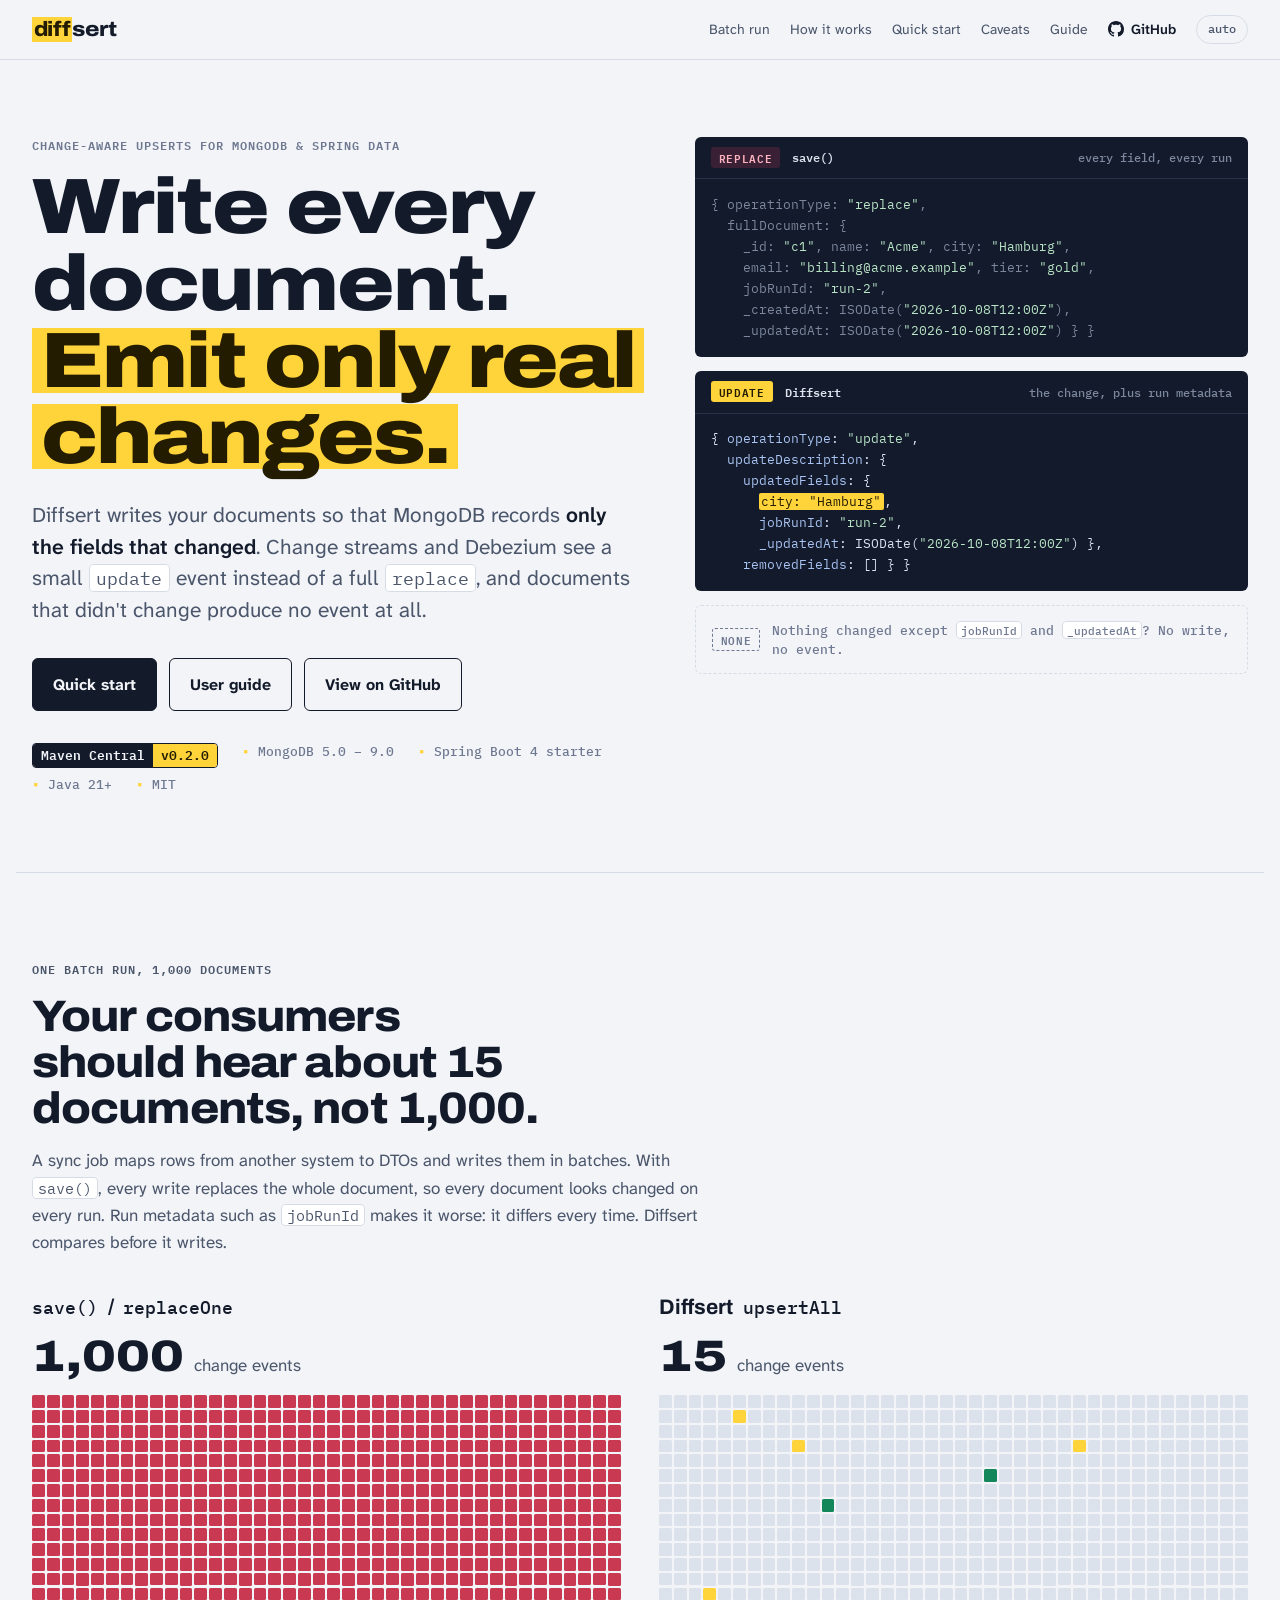
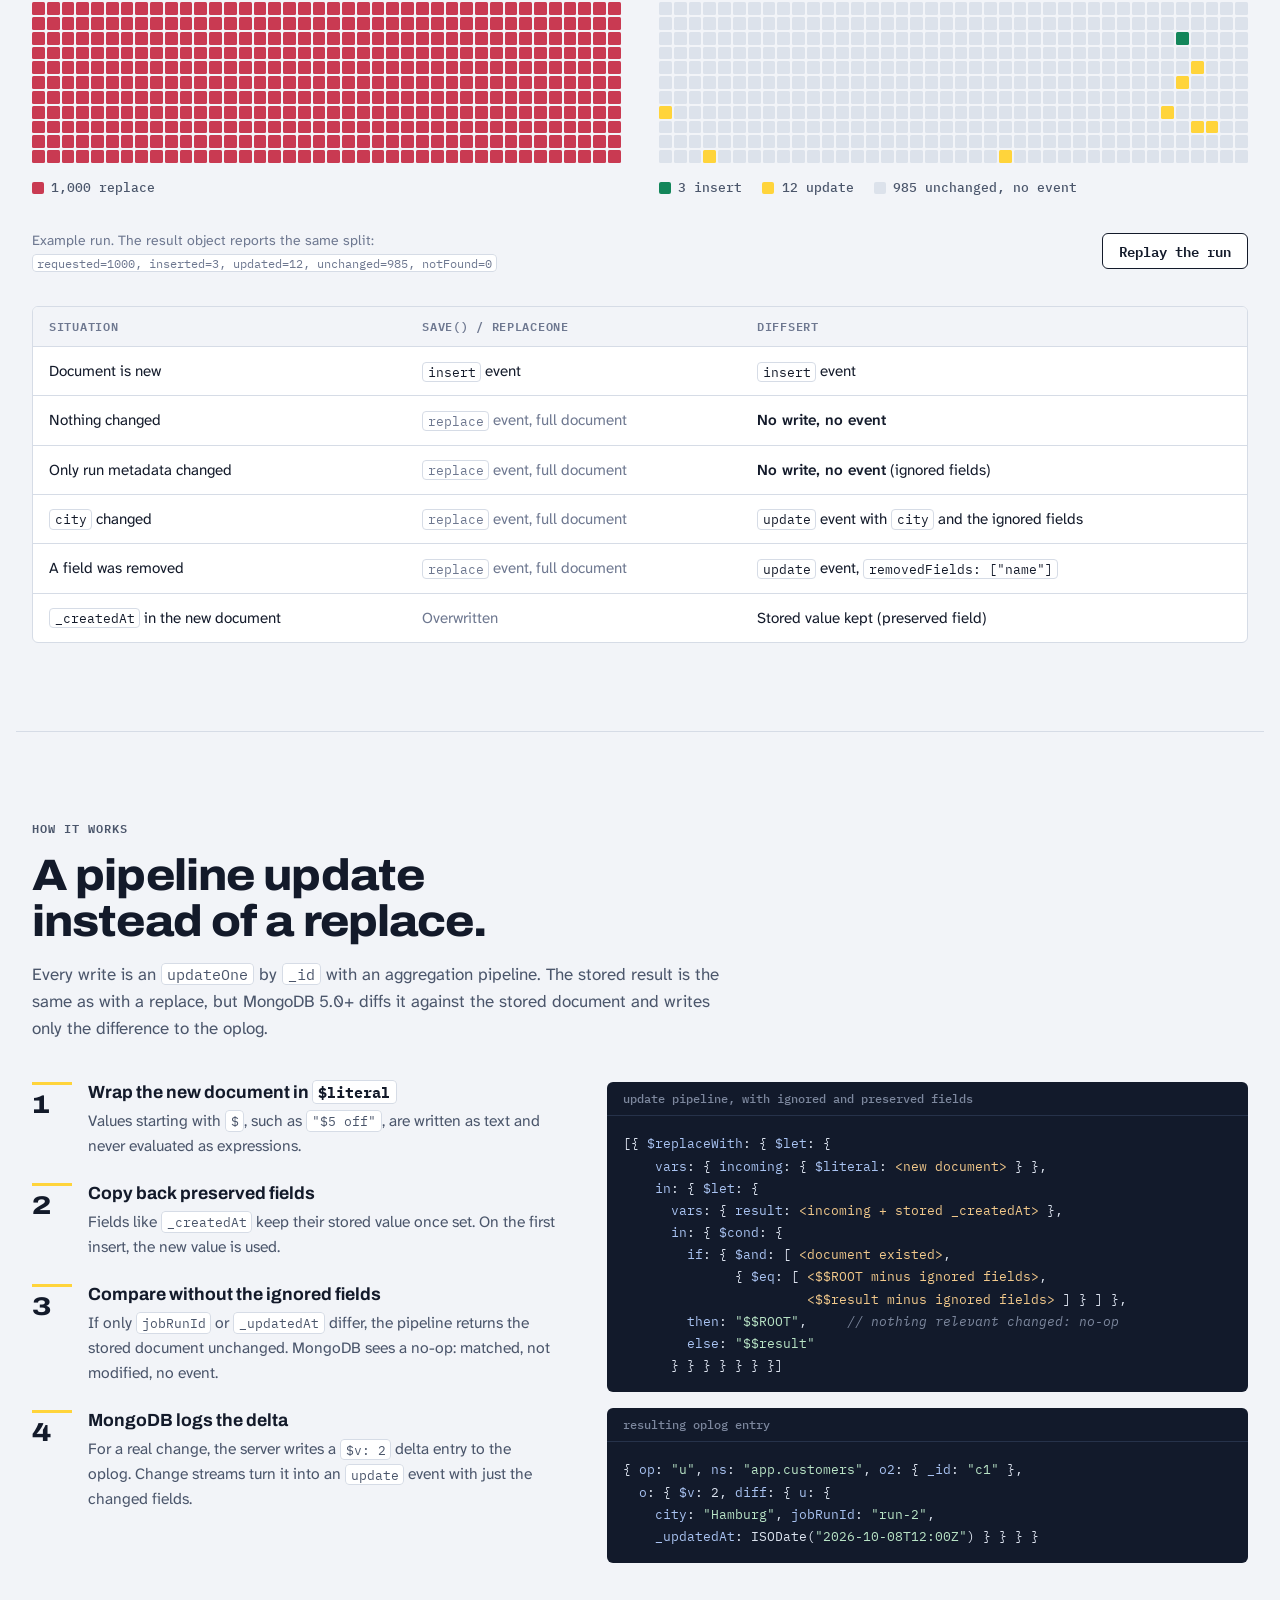
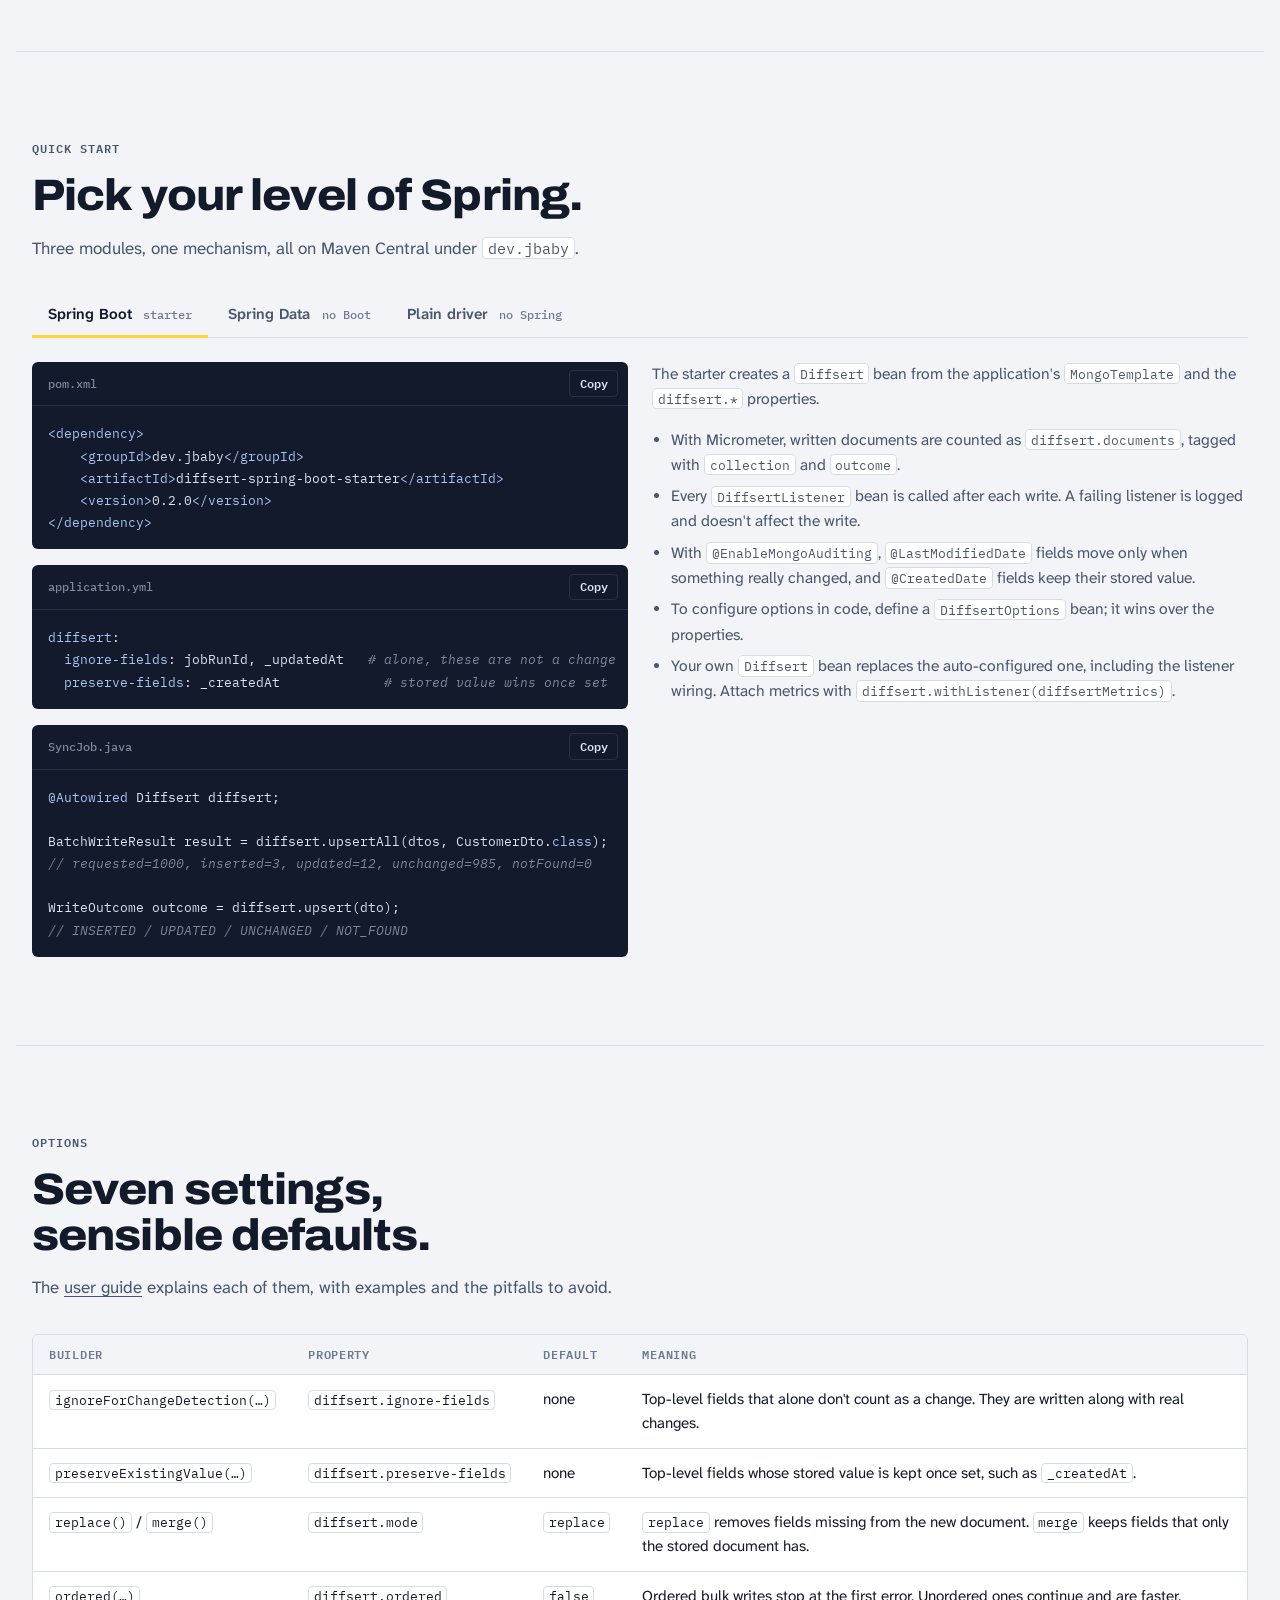
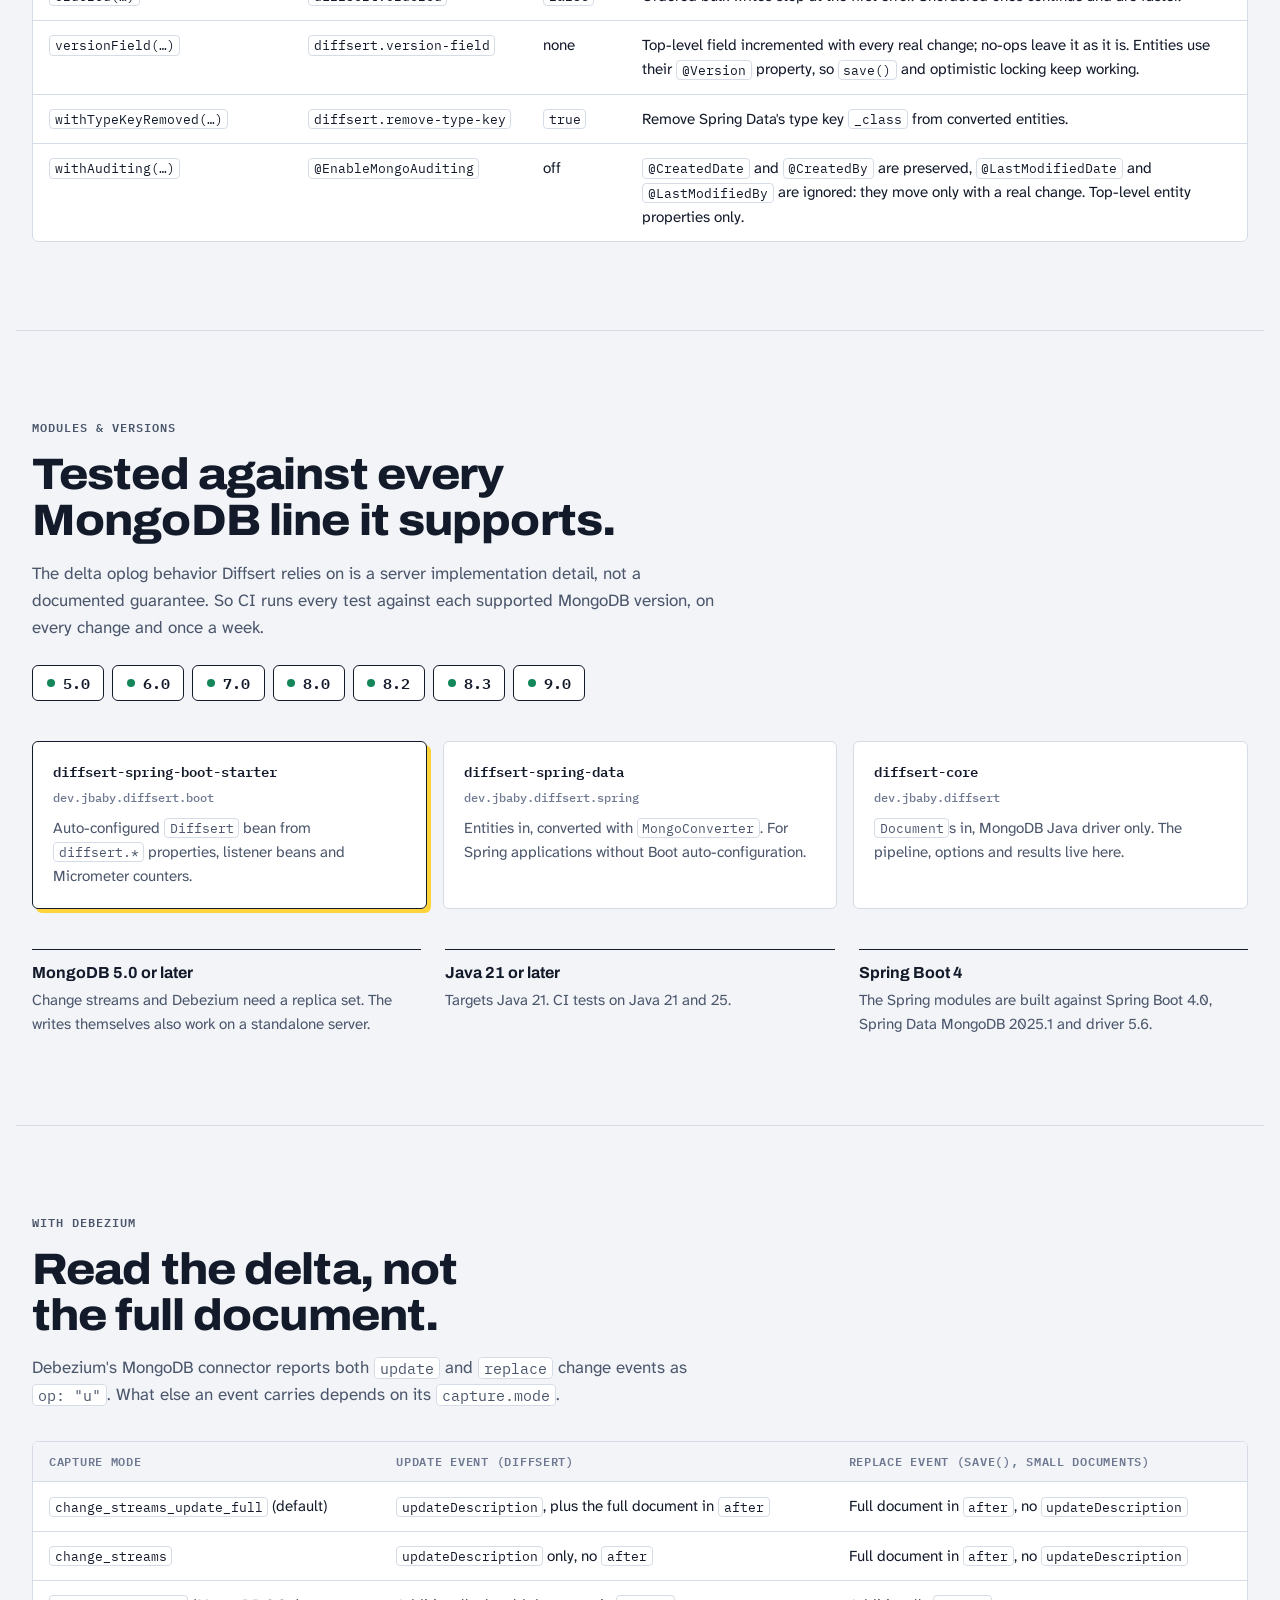
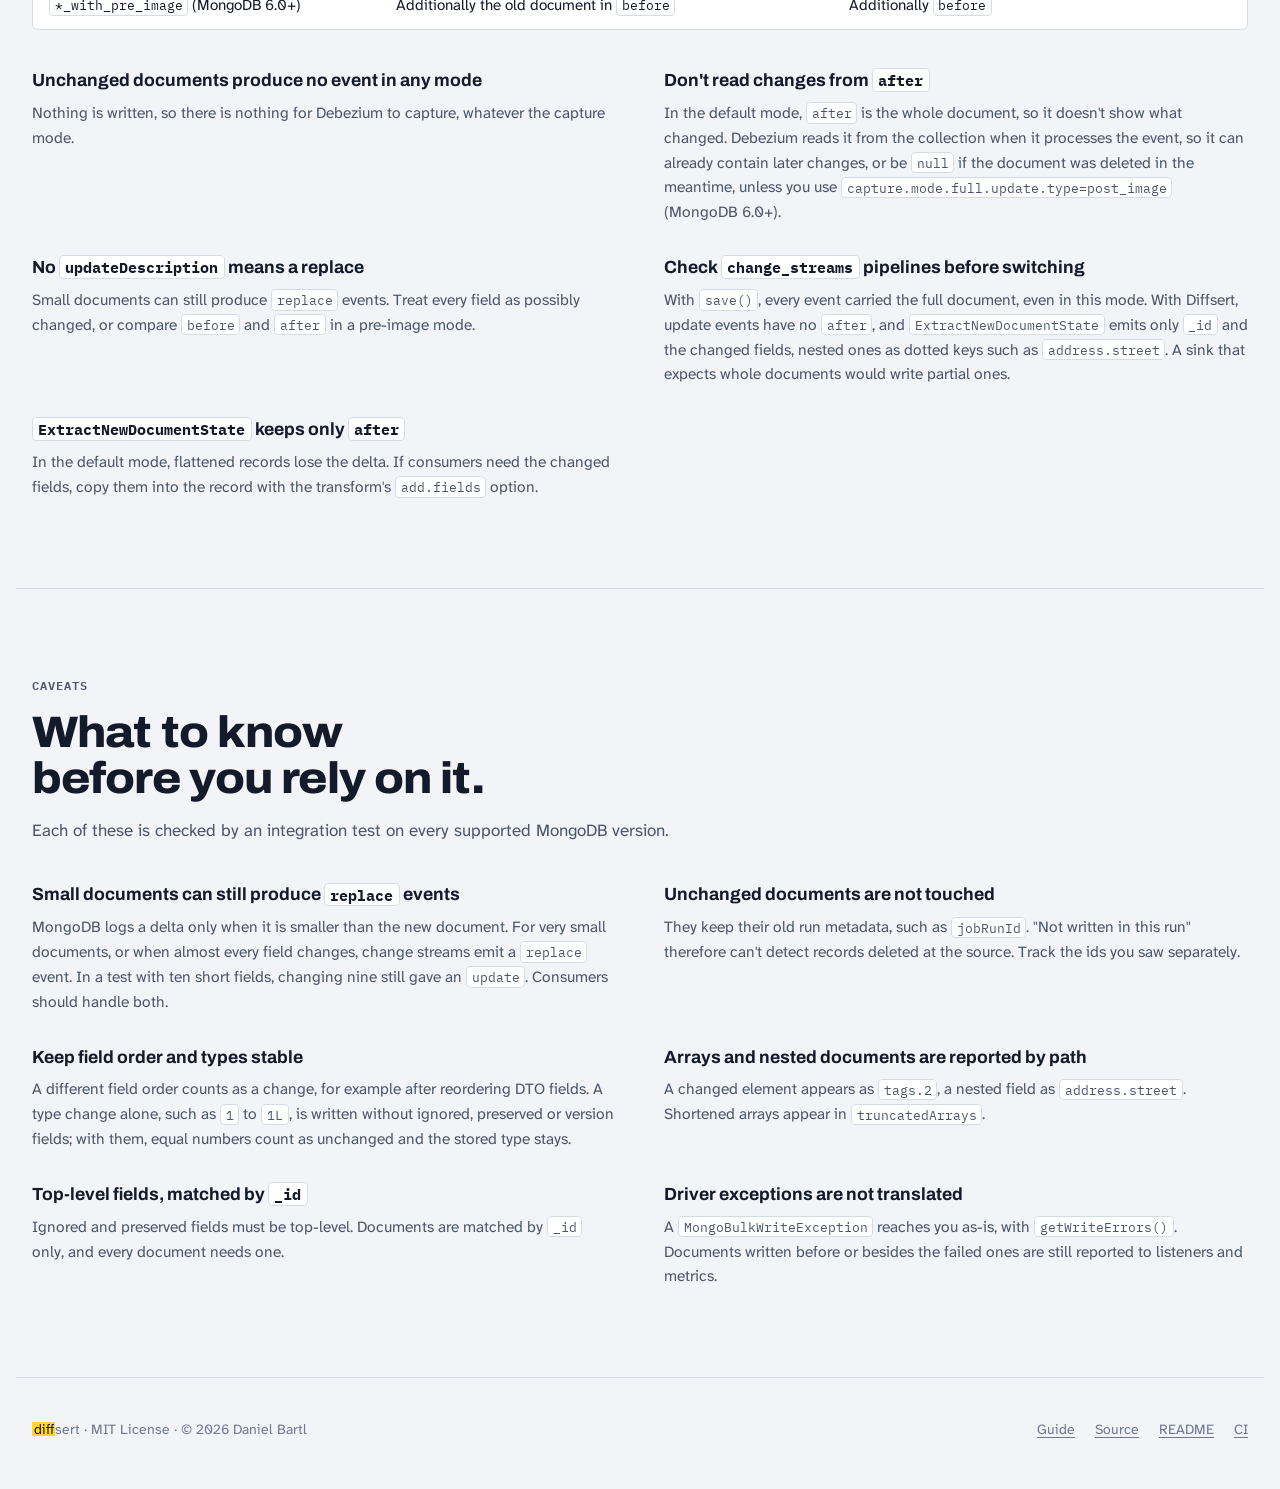
==== commit a2df189b: "Point installation docs at the 0.2.0 release Co-Authored-By: Claude Opus 5.5 <noreply@anthropic.com>" ====
--- a/site/index.html
+++ b/site/index.html
@@ -318,7 +318,7 @@
           <a class="btn ghost" href="https://github.com/danielbartl/diffsert">View on GitHub</a>
         </div>
         <ul class="facts">
-          <li class="badge"><a class="central" href="https://central.sonatype.com/artifact/dev.jbaby/diffsert-spring-boot-starter" aria-label="Maven Central, latest version"><span class="label">Maven Central</span><span class="ver" id="central-version">v0.1.1</span></a></li>
+          <li class="badge"><a class="central" href="https://central.sonatype.com/artifact/dev.jbaby/diffsert-spring-boot-starter" aria-label="Maven Central, latest version"><span class="label">Maven Central</span><span class="ver" id="central-version">v0.2.0</span></a></li>
           <li>MongoDB 5.0 – 9.0</li>
           <li>Spring Boot 4 starter</li>
           <li>Java 21+</li>
@@ -484,7 +484,7 @@
 <pre><code><span class="k">&lt;dependency&gt;</span>
     <span class="k">&lt;groupId&gt;</span>dev.jbaby<span class="k">&lt;/groupId&gt;</span>
     <span class="k">&lt;artifactId&gt;</span>diffsert-spring-boot-starter<span class="k">&lt;/artifactId&gt;</span>
-    <span class="k">&lt;version&gt;</span>0.1.1<span class="k">&lt;/version&gt;</span>
+    <span class="k">&lt;version&gt;</span>0.2.0<span class="k">&lt;/version&gt;</span>
 <span class="k">&lt;/dependency&gt;</span></code></pre>
           </div>
           <div class="code">
@@ -523,7 +523,7 @@
 <pre><code><span class="k">&lt;dependency&gt;</span>
     <span class="k">&lt;groupId&gt;</span>dev.jbaby<span class="k">&lt;/groupId&gt;</span>
     <span class="k">&lt;artifactId&gt;</span>diffsert-spring-data<span class="k">&lt;/artifactId&gt;</span>
-    <span class="k">&lt;version&gt;</span>0.1.1<span class="k">&lt;/version&gt;</span>
+    <span class="k">&lt;version&gt;</span>0.2.0<span class="k">&lt;/version&gt;</span>
 <span class="k">&lt;/dependency&gt;</span></code></pre>
           </div>
           <div class="code">
@@ -557,7 +557,7 @@
 <pre><code><span class="k">&lt;dependency&gt;</span>
     <span class="k">&lt;groupId&gt;</span>dev.jbaby<span class="k">&lt;/groupId&gt;</span>
     <span class="k">&lt;artifactId&gt;</span>diffsert-core<span class="k">&lt;/artifactId&gt;</span>
-    <span class="k">&lt;version&gt;</span>0.1.1<span class="k">&lt;/version&gt;</span>
+    <span class="k">&lt;version&gt;</span>0.2.0<span class="k">&lt;/version&gt;</span>
 <span class="k">&lt;/dependency&gt;</span></code></pre>
           </div>
           <div class="code">
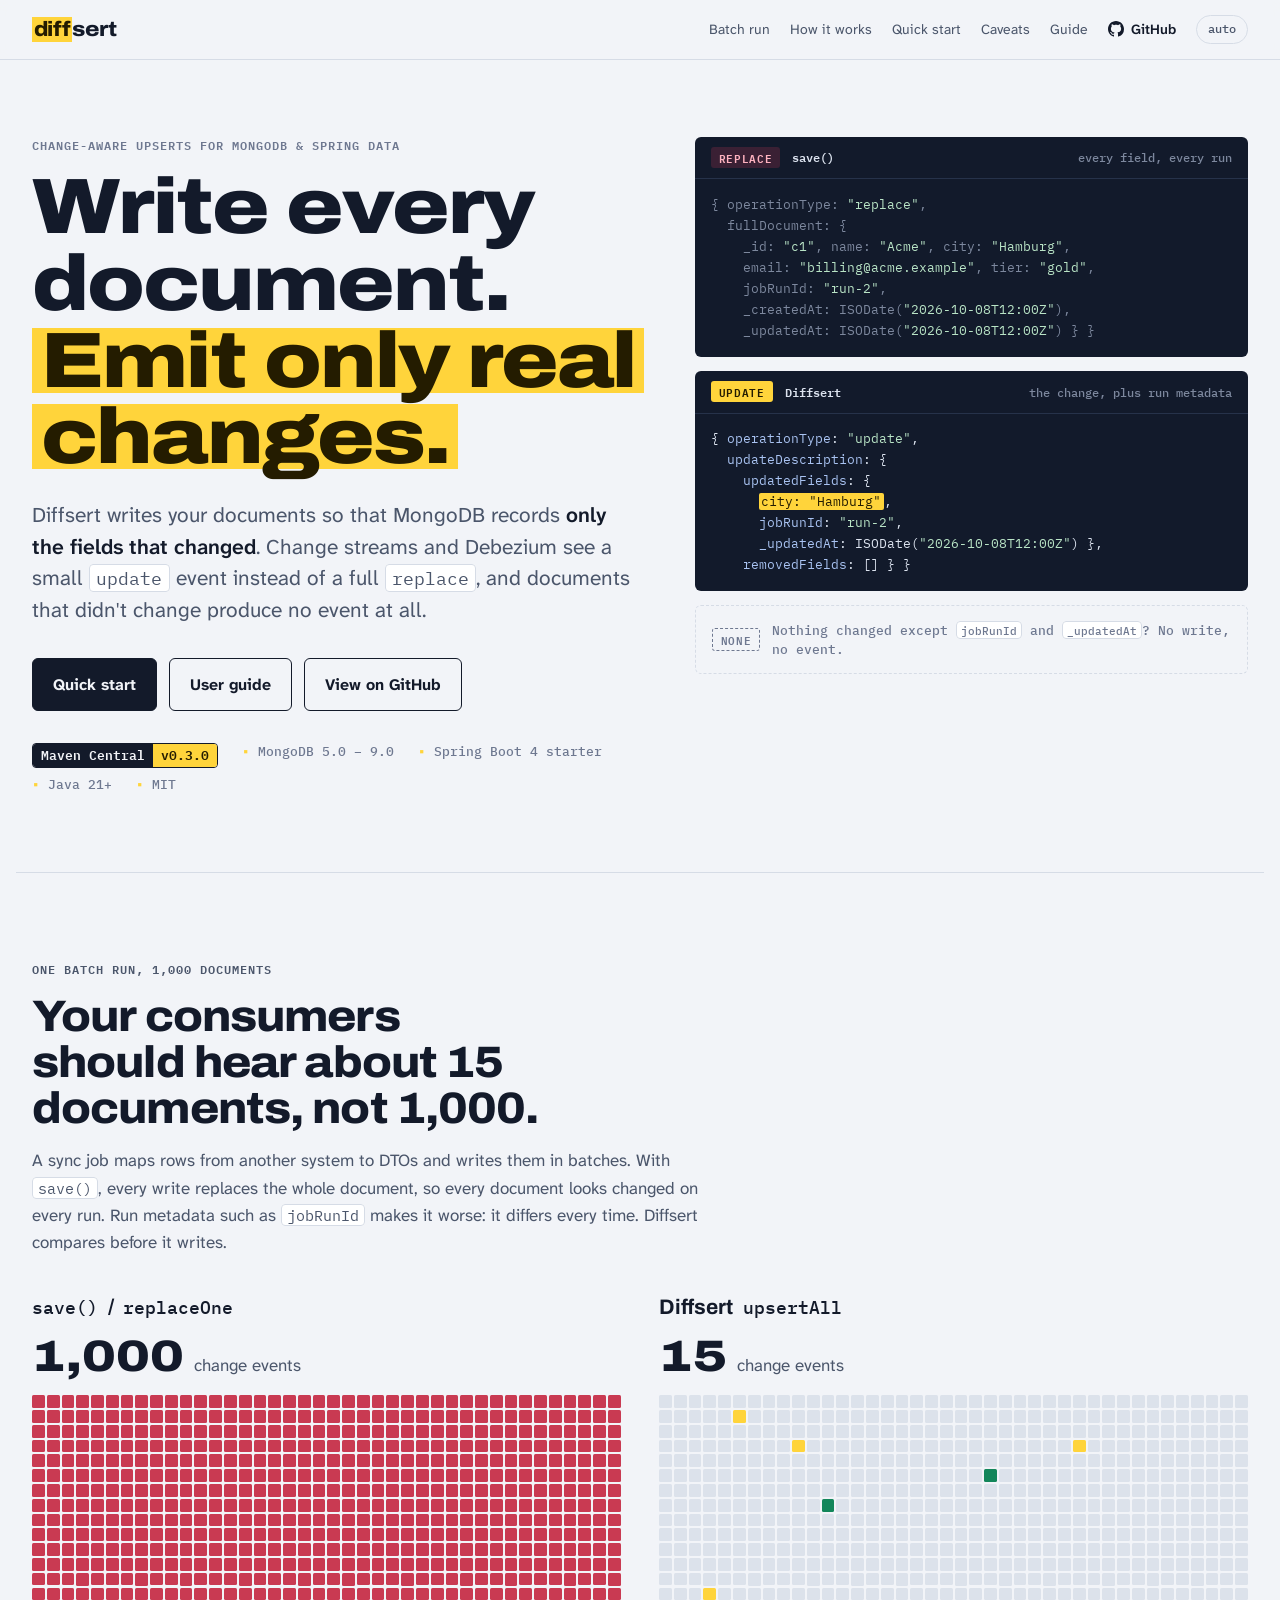
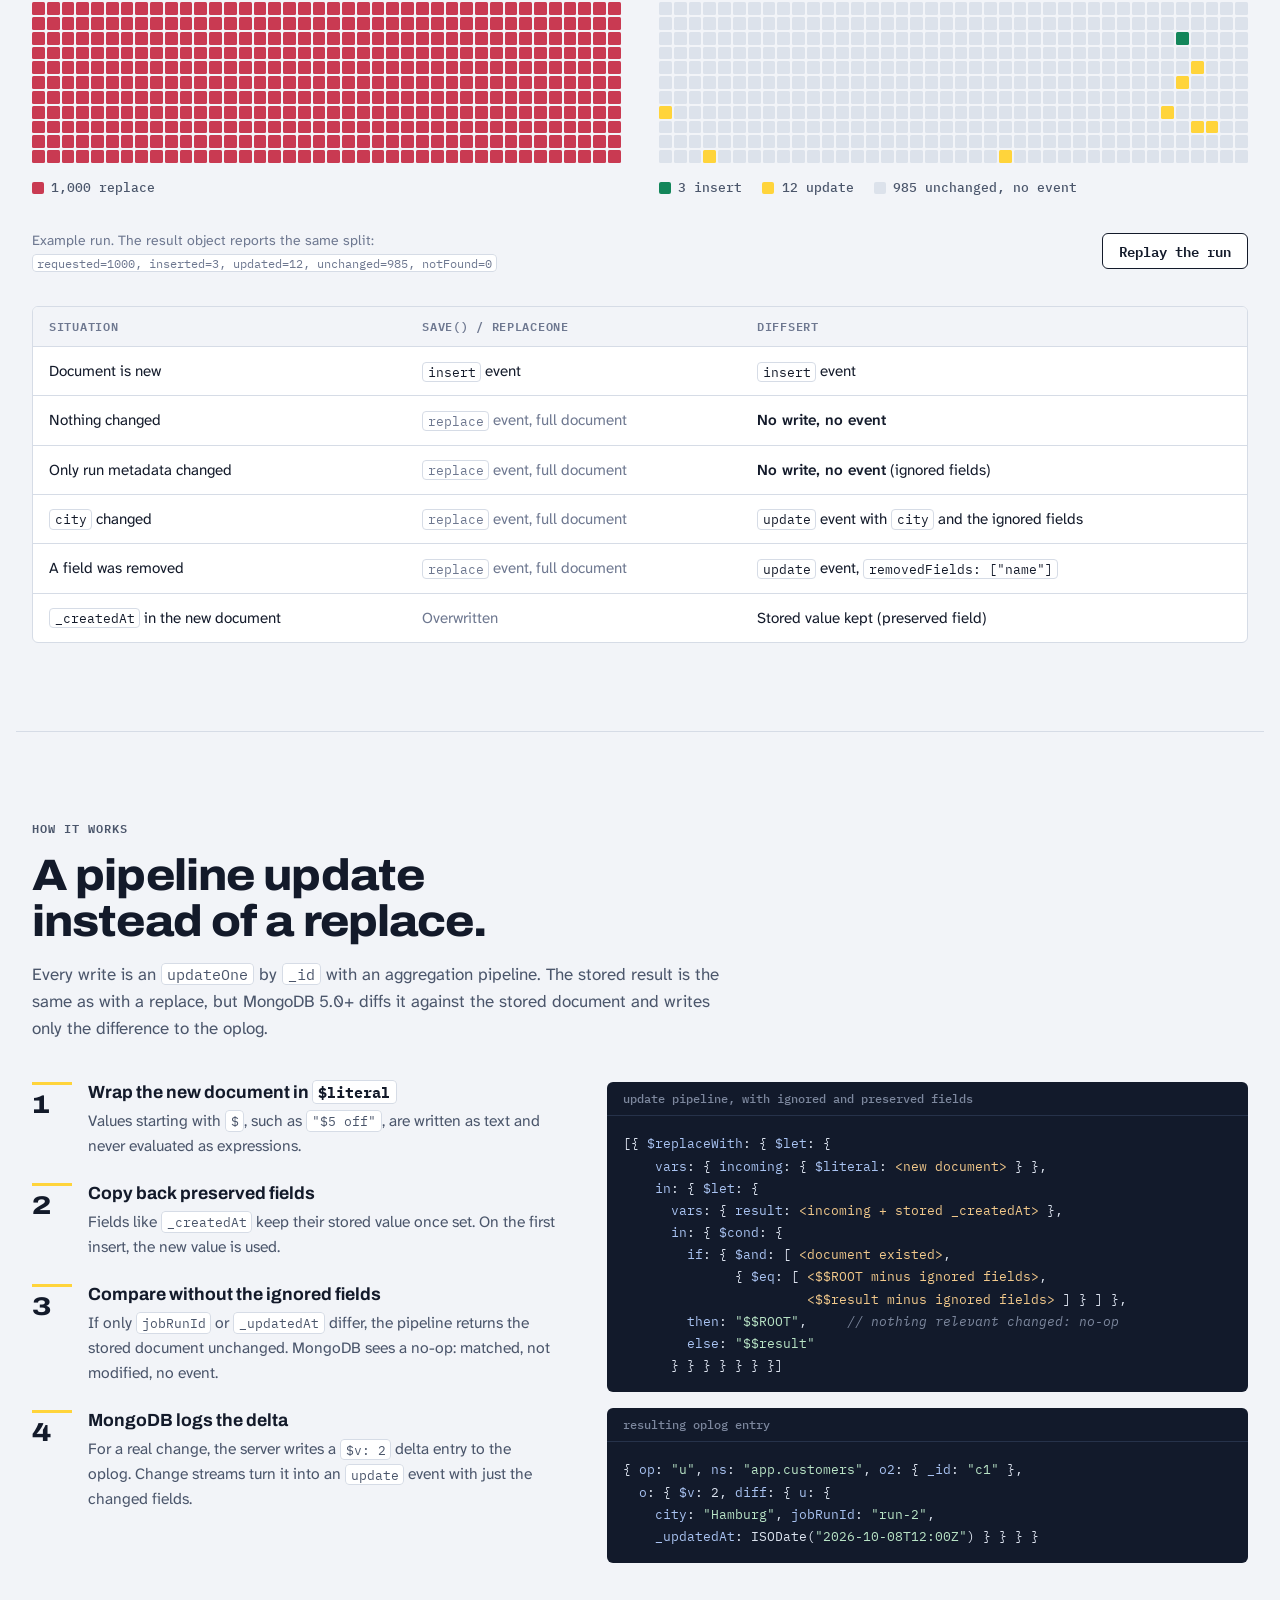
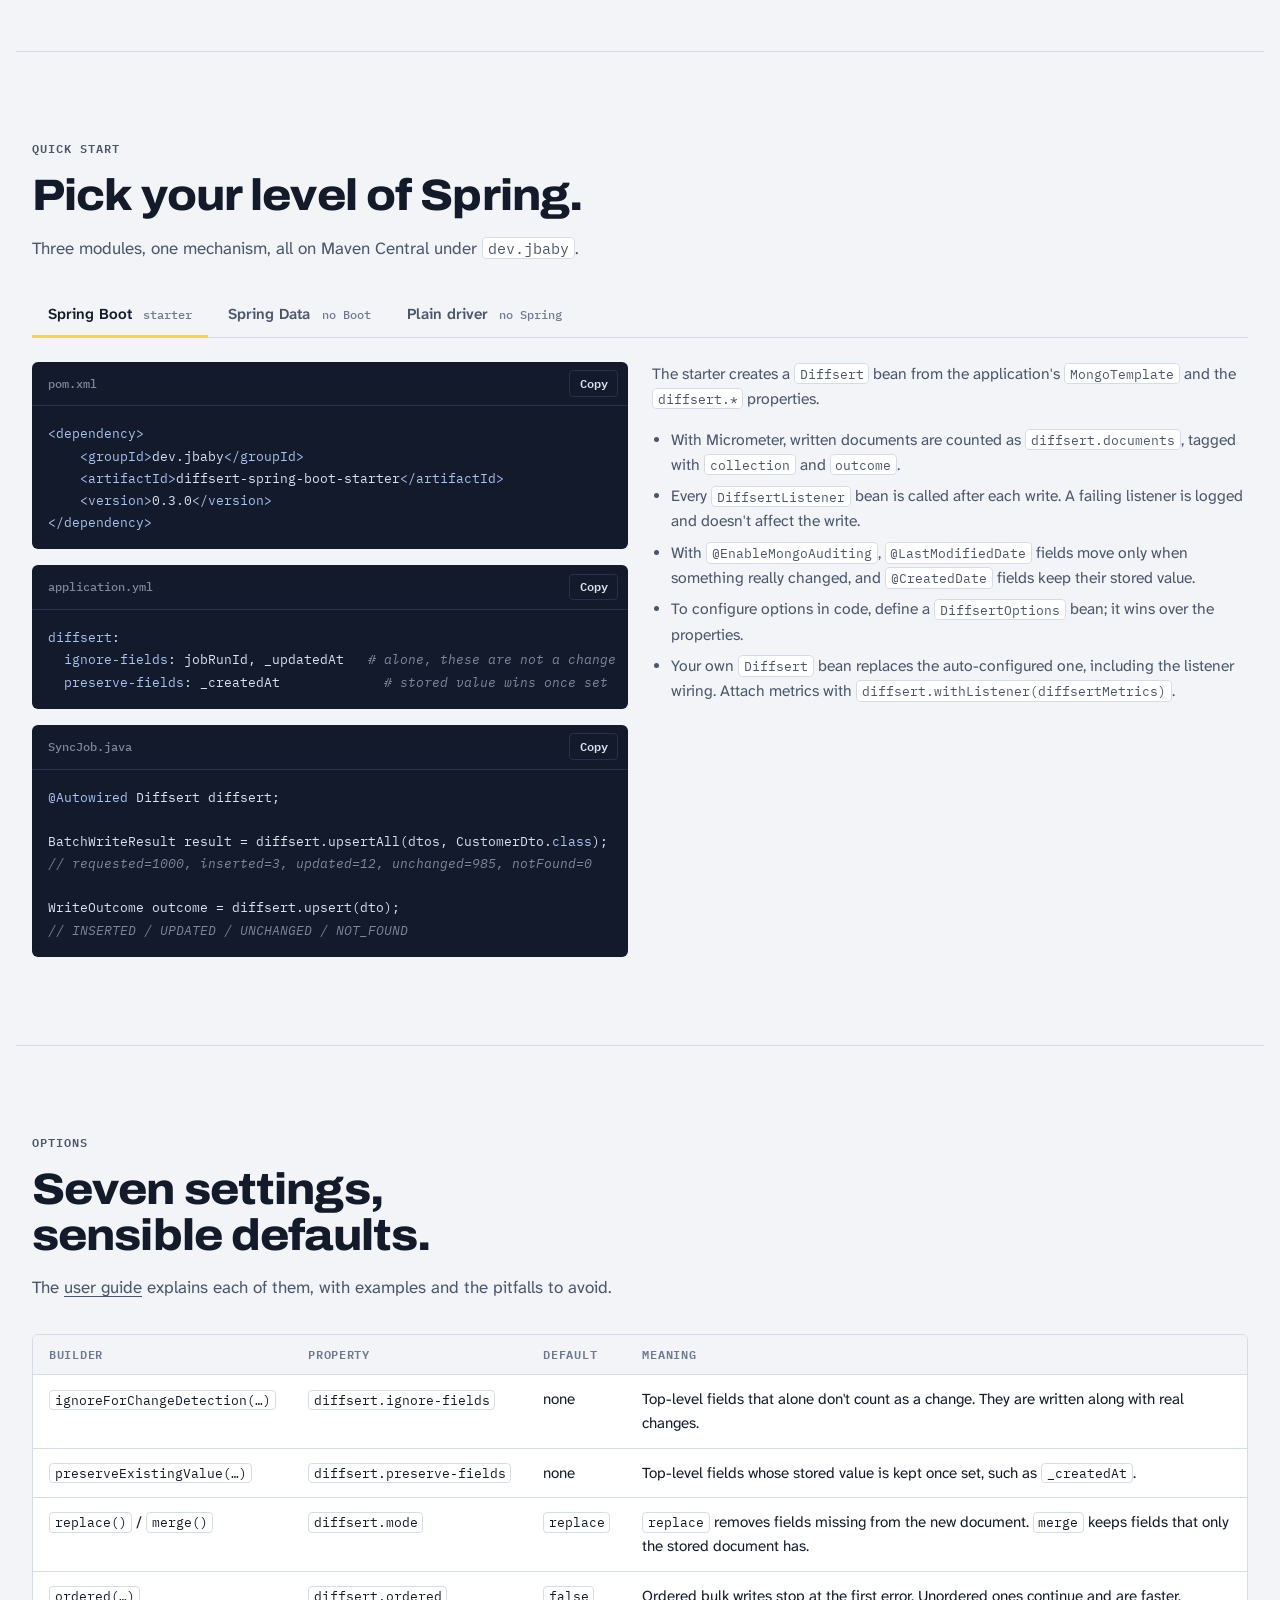
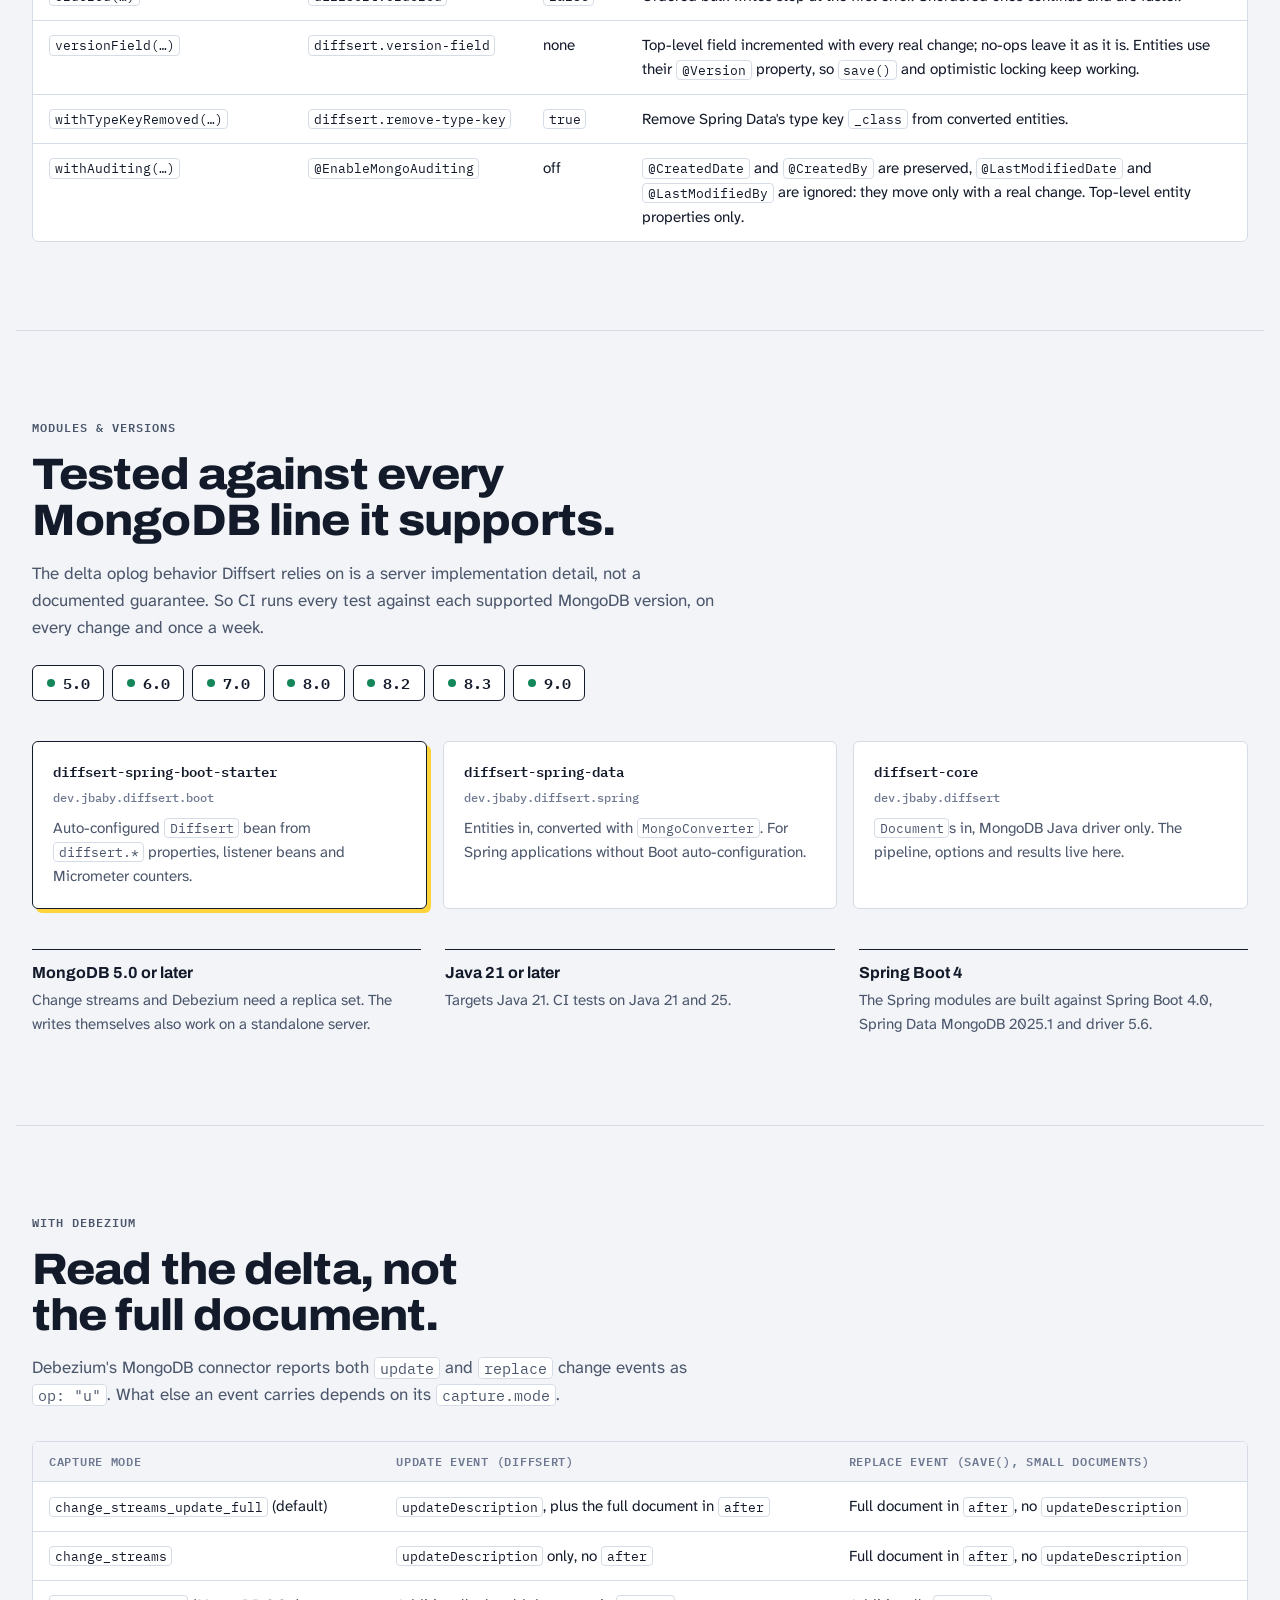
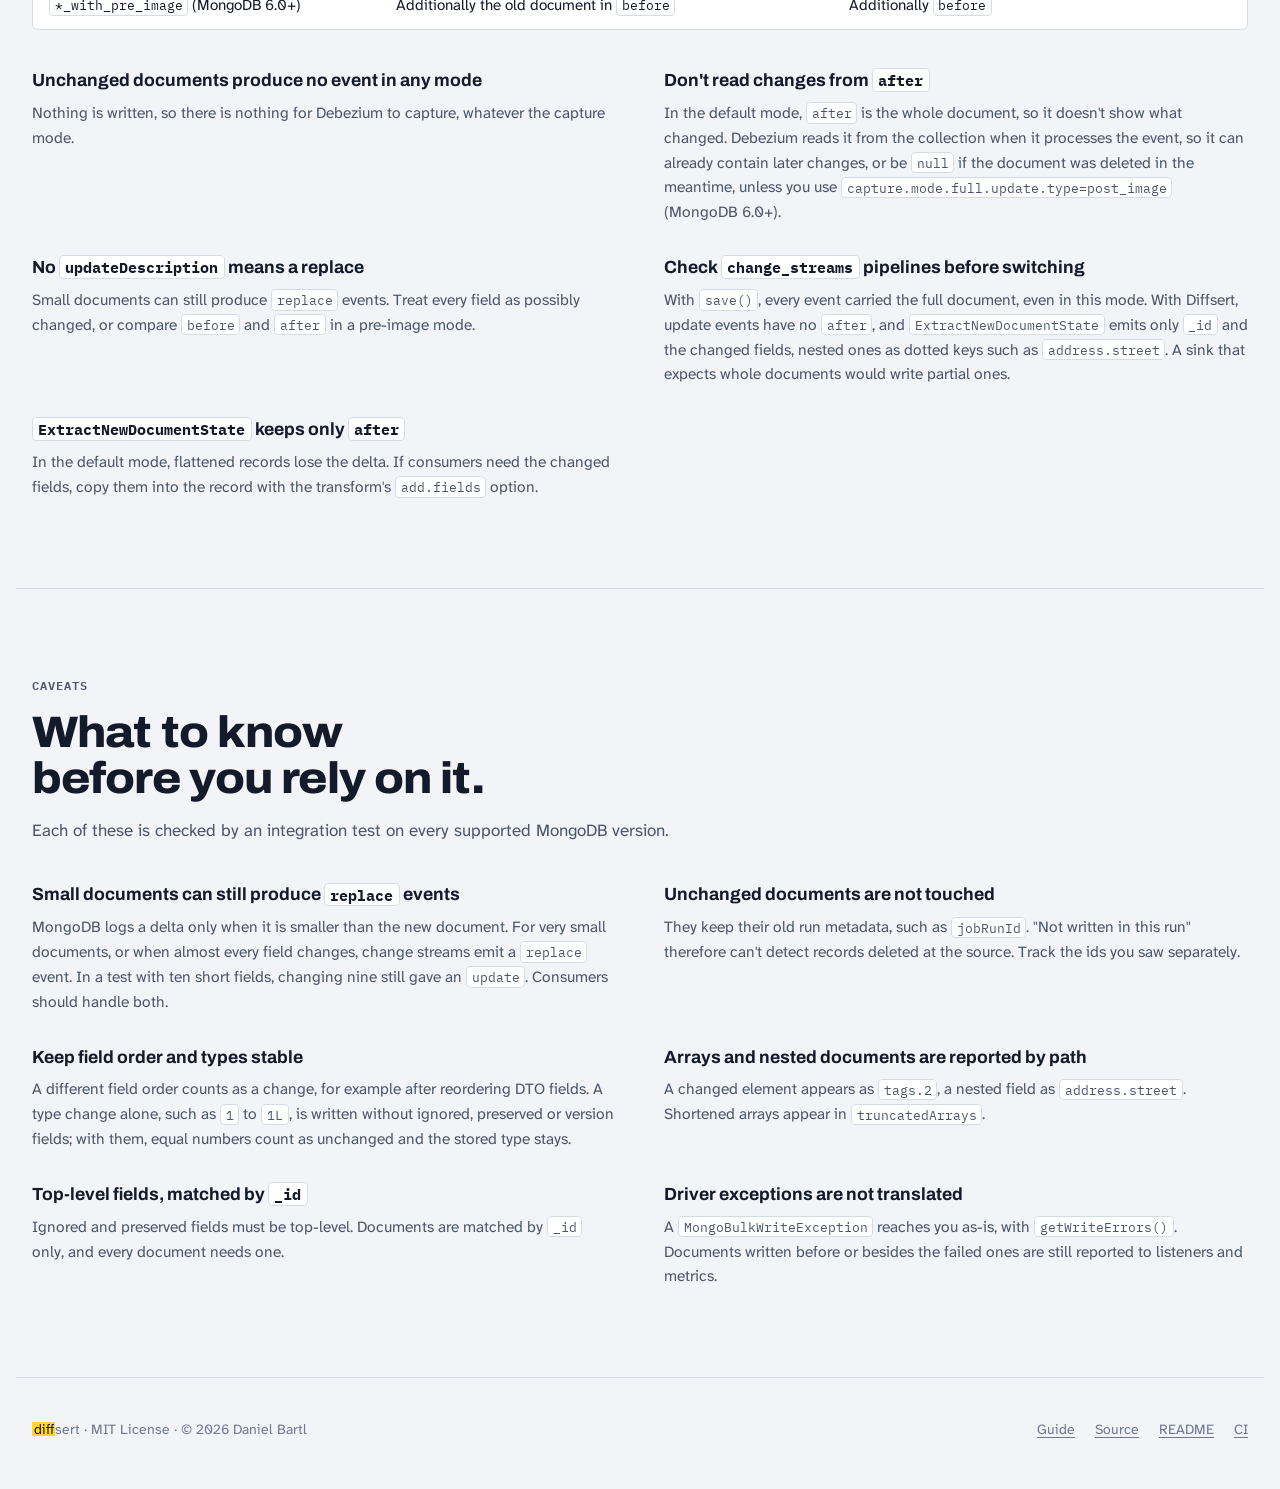
==== commit 7bec6bcd: "Point installation docs at the 0.3.0 release Bump the install snippets in README, landing page and g" ====
--- a/site/index.html
+++ b/site/index.html
@@ -318,7 +318,7 @@
           <a class="btn ghost" href="https://github.com/danielbartl/diffsert">View on GitHub</a>
         </div>
         <ul class="facts">
-          <li class="badge"><a class="central" href="https://central.sonatype.com/artifact/dev.jbaby/diffsert-spring-boot-starter" aria-label="Maven Central, latest version"><span class="label">Maven Central</span><span class="ver" id="central-version">v0.2.0</span></a></li>
+          <li class="badge"><a class="central" href="https://central.sonatype.com/artifact/dev.jbaby/diffsert-spring-boot-starter" aria-label="Maven Central, latest version"><span class="label">Maven Central</span><span class="ver" id="central-version">v0.3.0</span></a></li>
           <li>MongoDB 5.0 – 9.0</li>
           <li>Spring Boot 4 starter</li>
           <li>Java 21+</li>
@@ -484,7 +484,7 @@
 <pre><code><span class="k">&lt;dependency&gt;</span>
     <span class="k">&lt;groupId&gt;</span>dev.jbaby<span class="k">&lt;/groupId&gt;</span>
     <span class="k">&lt;artifactId&gt;</span>diffsert-spring-boot-starter<span class="k">&lt;/artifactId&gt;</span>
-    <span class="k">&lt;version&gt;</span>0.2.0<span class="k">&lt;/version&gt;</span>
+    <span class="k">&lt;version&gt;</span>0.3.0<span class="k">&lt;/version&gt;</span>
 <span class="k">&lt;/dependency&gt;</span></code></pre>
           </div>
           <div class="code">
@@ -523,7 +523,7 @@
 <pre><code><span class="k">&lt;dependency&gt;</span>
     <span class="k">&lt;groupId&gt;</span>dev.jbaby<span class="k">&lt;/groupId&gt;</span>
     <span class="k">&lt;artifactId&gt;</span>diffsert-spring-data<span class="k">&lt;/artifactId&gt;</span>
-    <span class="k">&lt;version&gt;</span>0.2.0<span class="k">&lt;/version&gt;</span>
+    <span class="k">&lt;version&gt;</span>0.3.0<span class="k">&lt;/version&gt;</span>
 <span class="k">&lt;/dependency&gt;</span></code></pre>
           </div>
           <div class="code">
@@ -557,7 +557,7 @@
 <pre><code><span class="k">&lt;dependency&gt;</span>
     <span class="k">&lt;groupId&gt;</span>dev.jbaby<span class="k">&lt;/groupId&gt;</span>
     <span class="k">&lt;artifactId&gt;</span>diffsert-core<span class="k">&lt;/artifactId&gt;</span>
-    <span class="k">&lt;version&gt;</span>0.2.0<span class="k">&lt;/version&gt;</span>
+    <span class="k">&lt;version&gt;</span>0.3.0<span class="k">&lt;/version&gt;</span>
 <span class="k">&lt;/dependency&gt;</span></code></pre>
           </div>
           <div class="code">
@@ -573,7 +573,7 @@
         <div class="prose">
           <p><code>diffsert-core</code> depends only on the MongoDB Java driver. It takes plain <code>Document</code>s with an <code>_id</code>.</p>
           <ul>
-            <li>The collection is passed per call, so its codecs and write concern apply as you configured them.</li>
+            <li>The collection is passed per call, so its codecs and write concern apply as you configured them (acknowledged write concerns only).</li>
             <li><code>buildPipeline(document)</code> returns the update pipeline itself, if you want to run it your own way.</li>
             <li><code>withListener(...)</code> reports every write, including the succeeded part of a failed bulk write.</li>
           </ul>
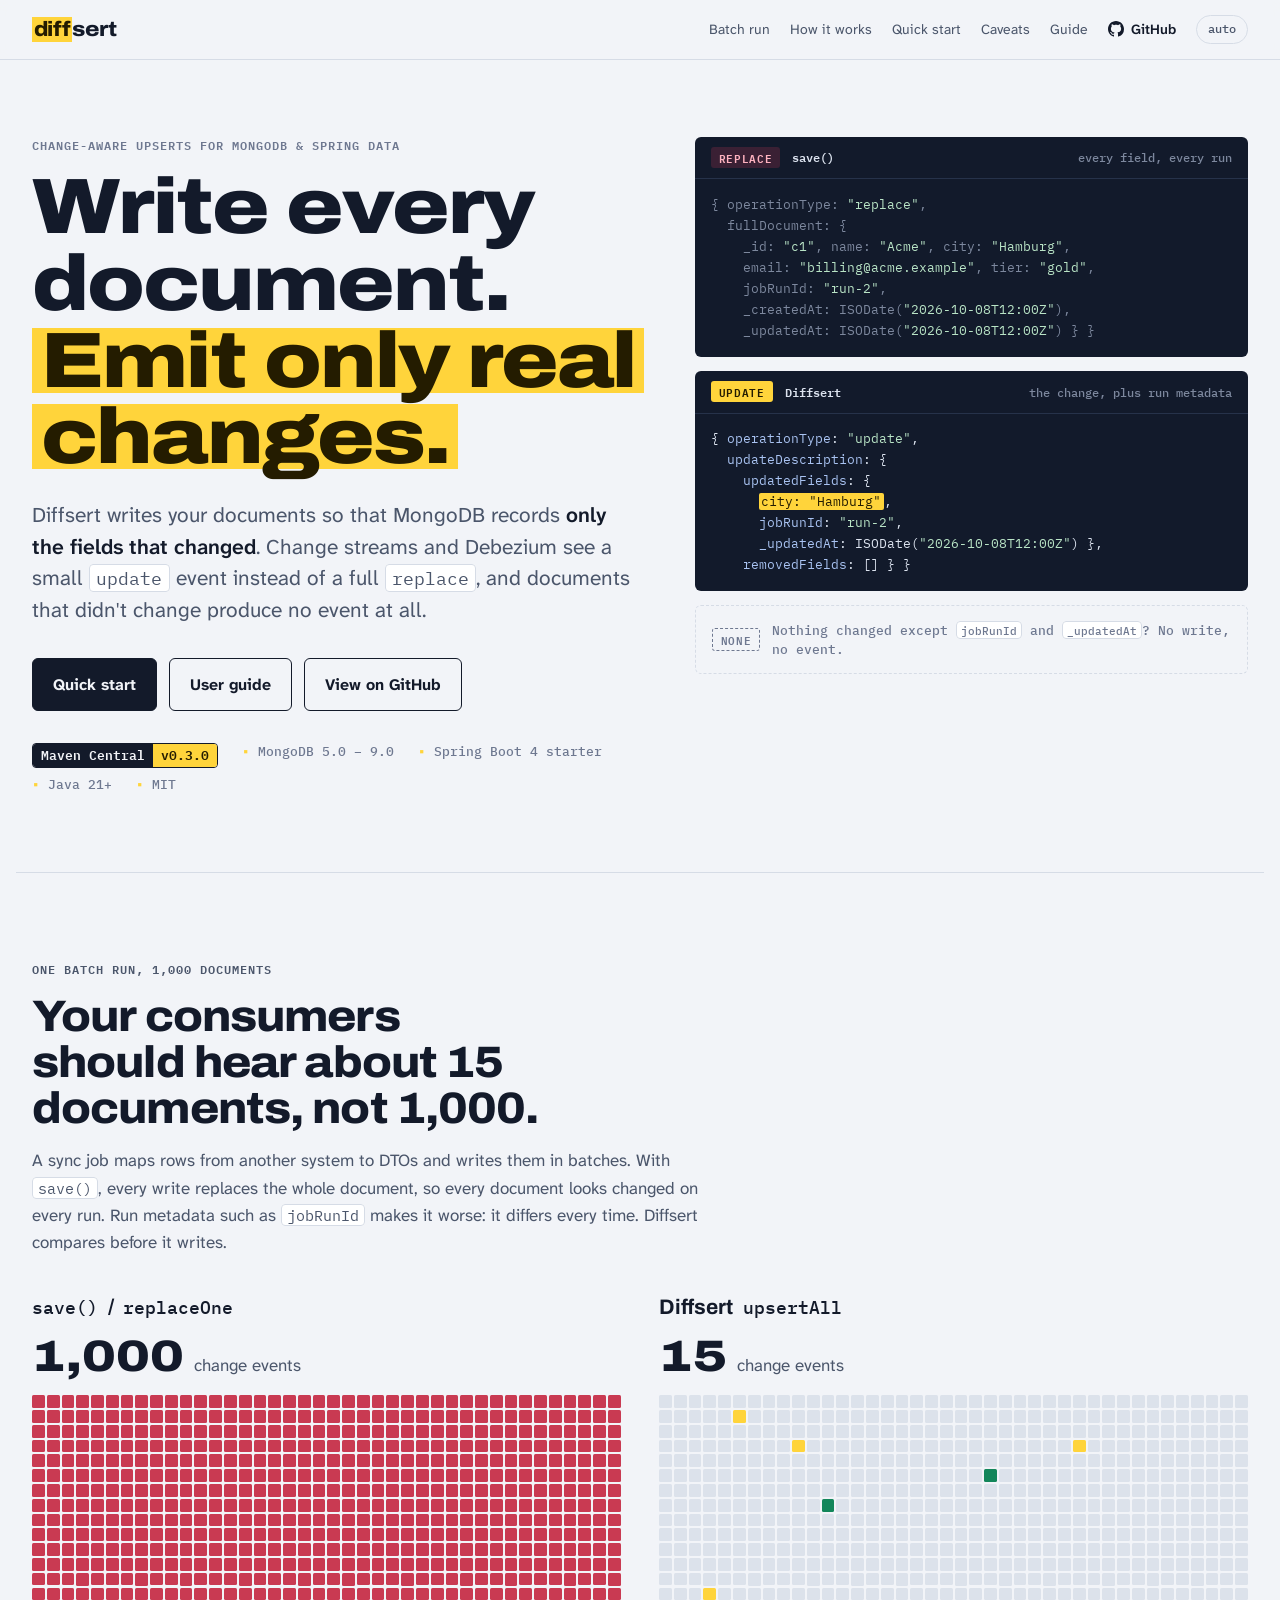
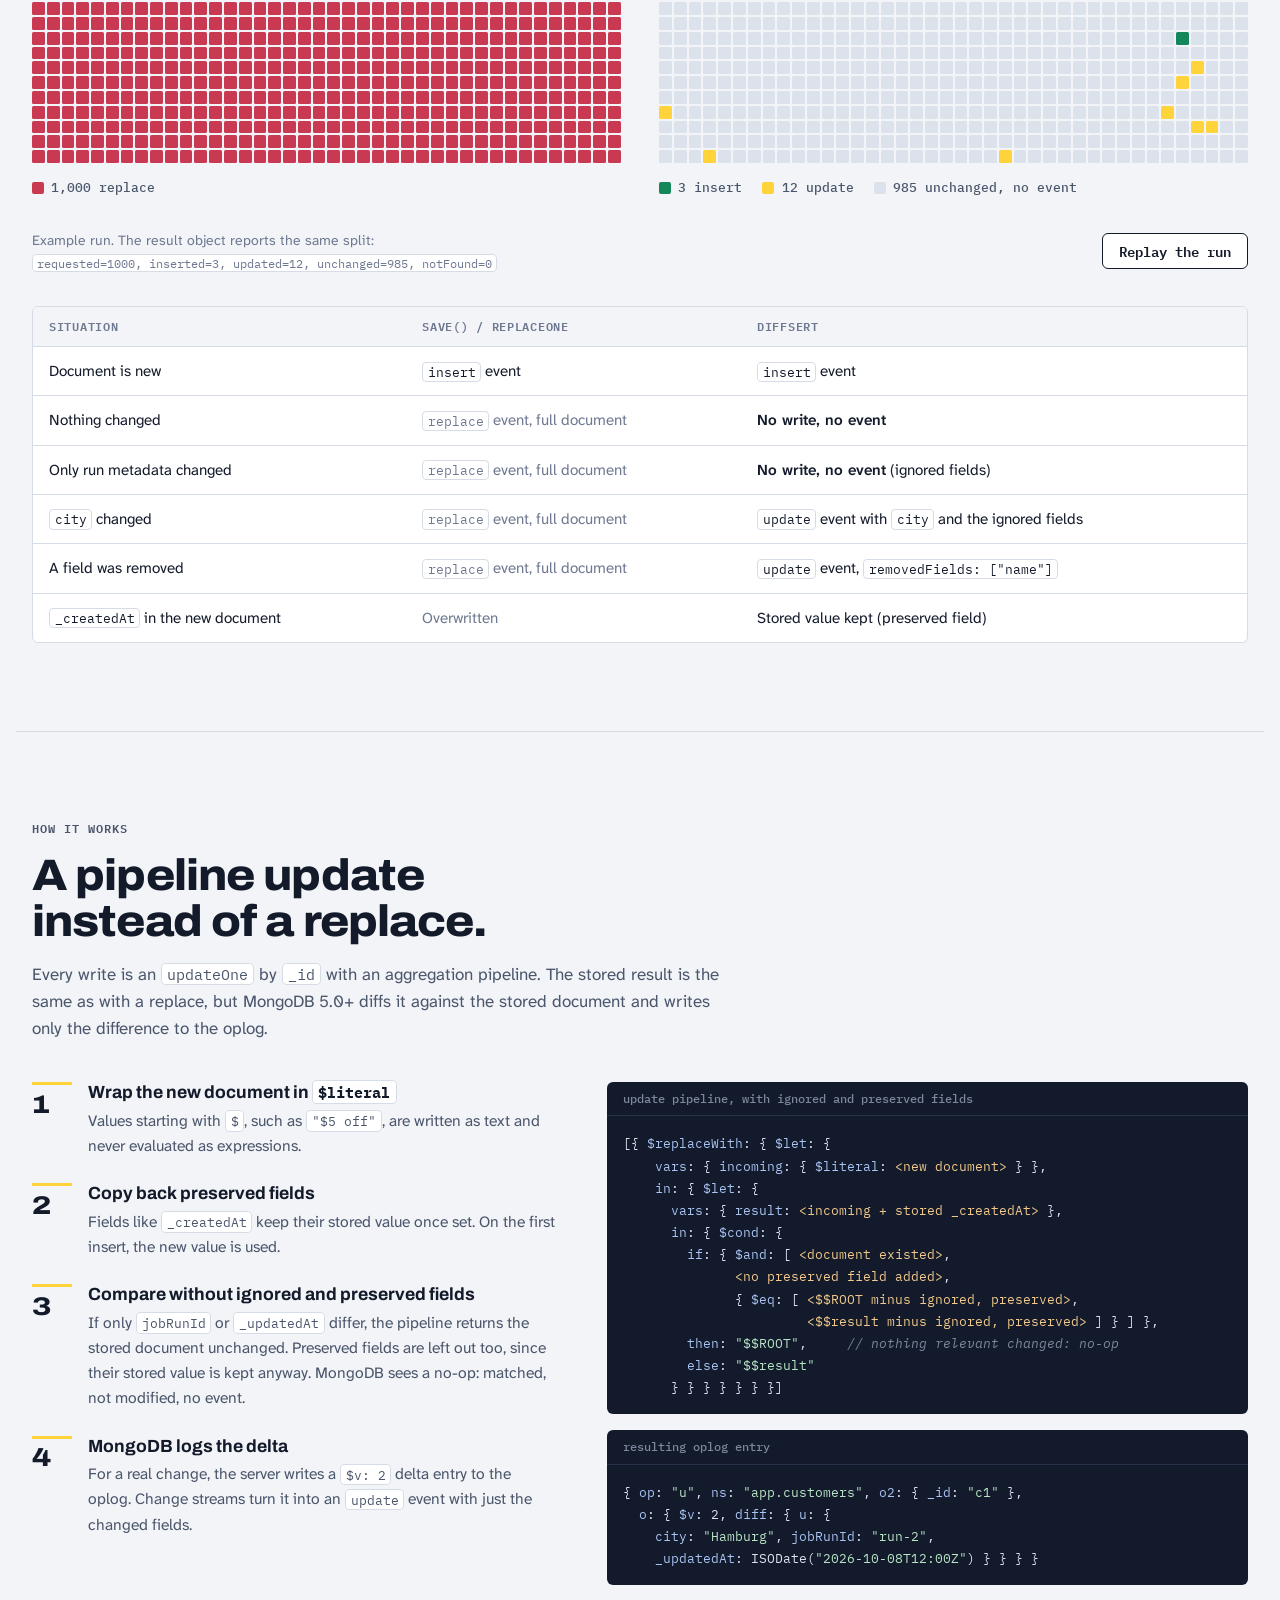
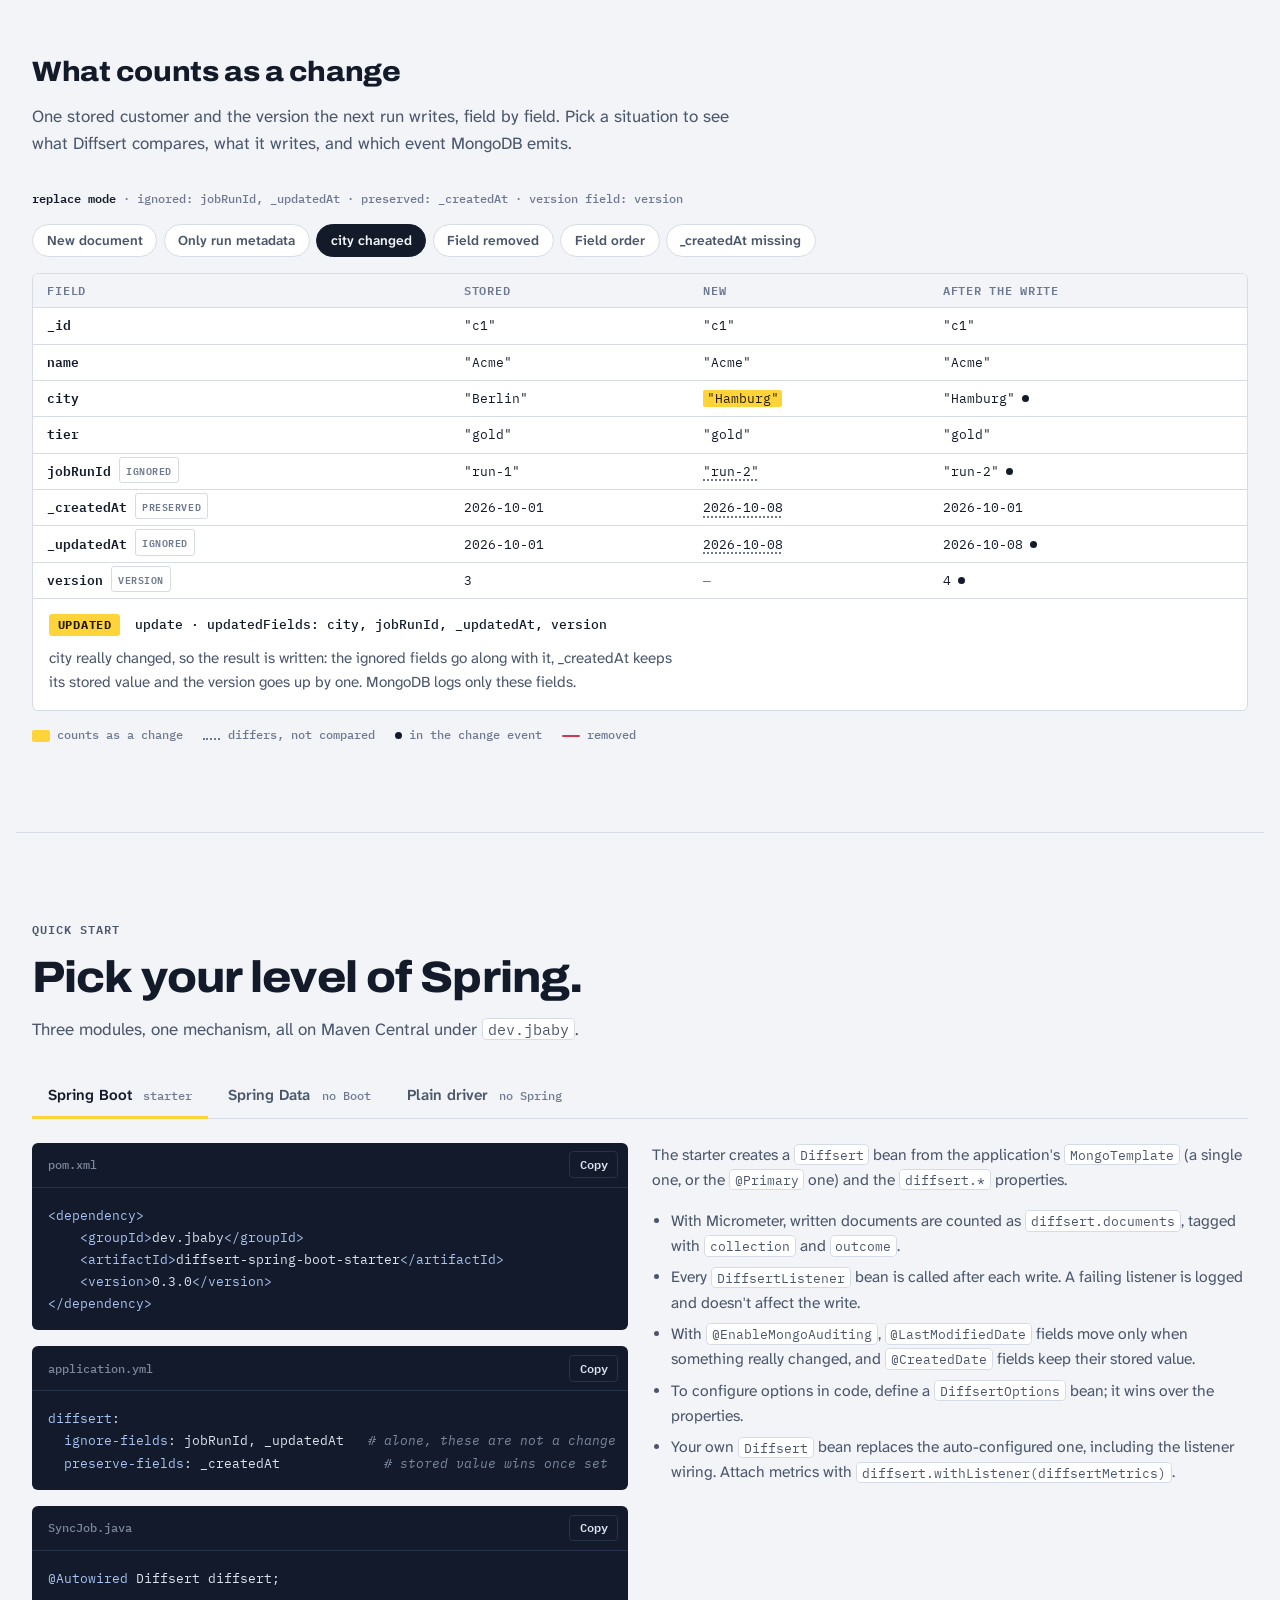
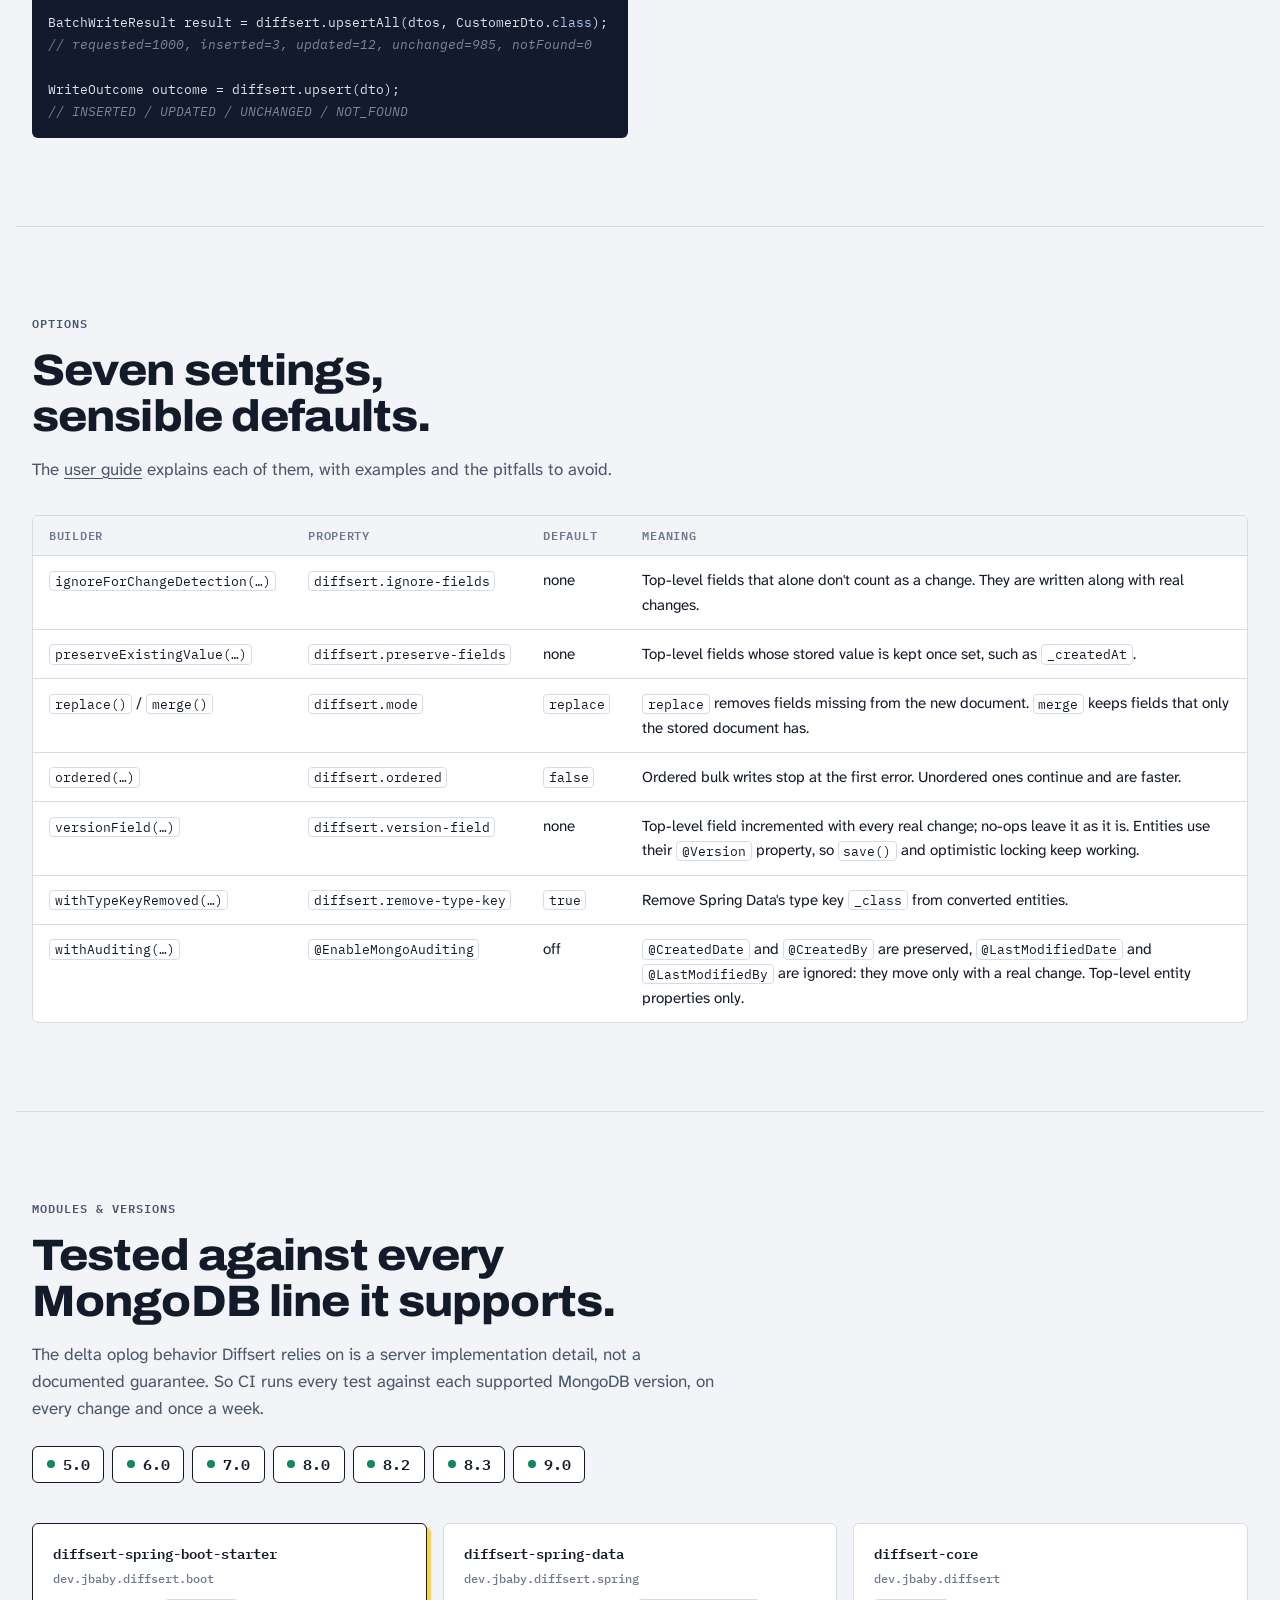
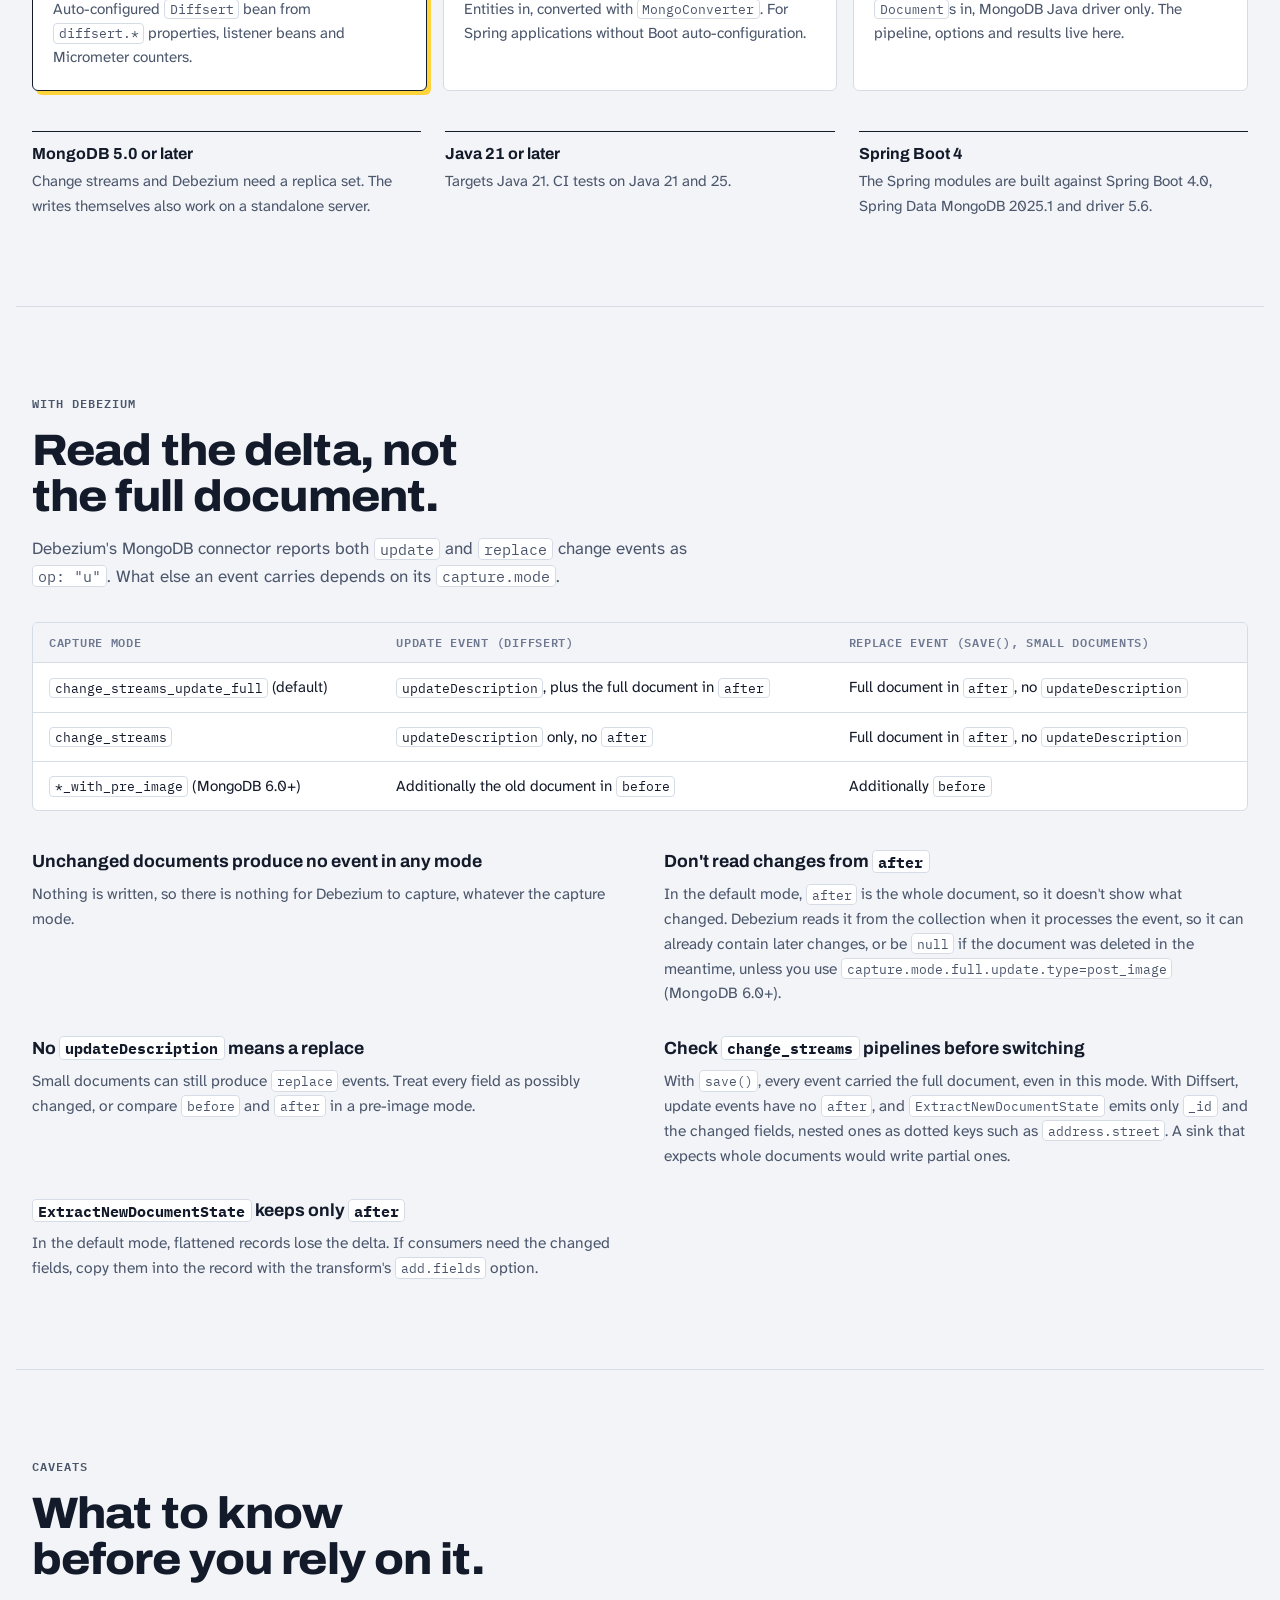
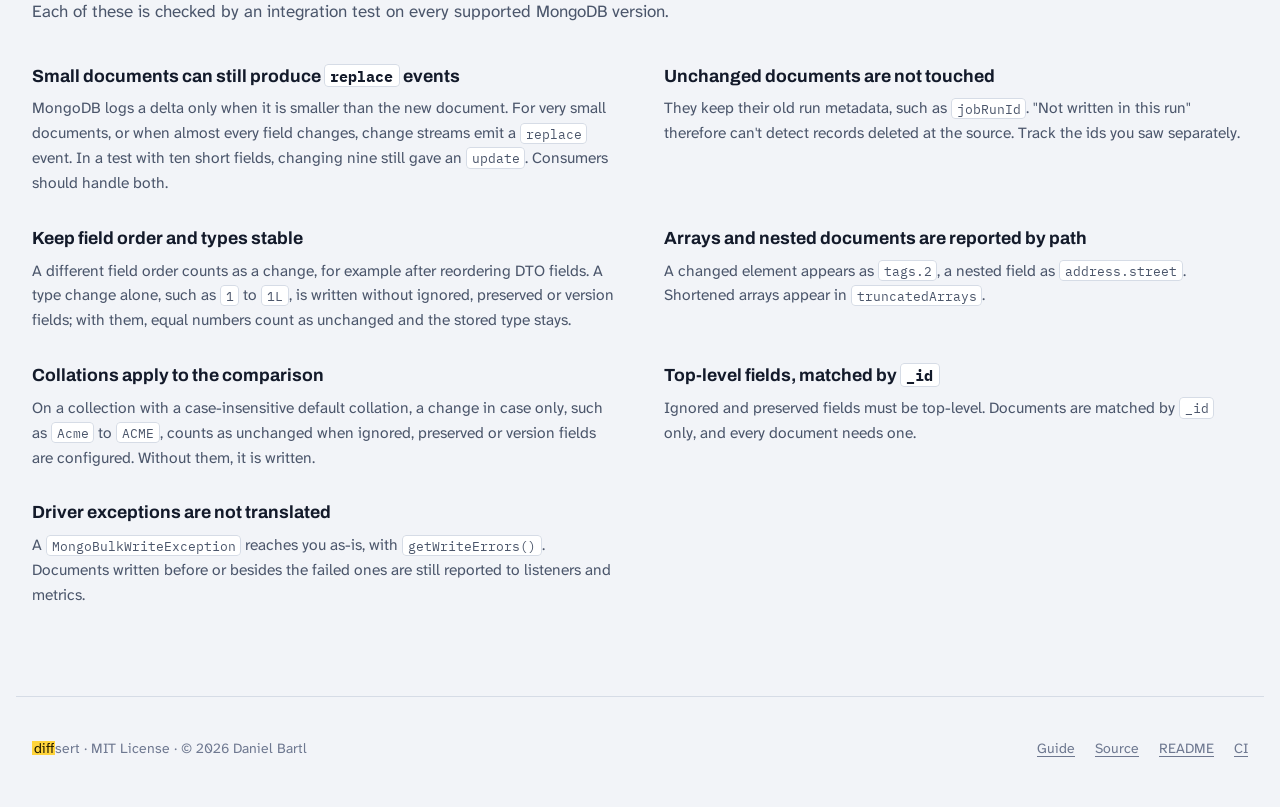
==== commit 577d6db2: "Add a change explorer and a decision flow to the website The landing page ("How it works") and the g" ====
--- a/site/index.html
+++ b/site/index.html
@@ -212,6 +212,11 @@
 .steps h3 { font-size: 1.1rem; font-weight: 700; font-stretch: 100%; line-height: 1.3; }
 .steps p { color: var(--ink-2); font-size: 0.98rem; }
 
+/* ---------- what counts as a change ---------- */
+.sec-head.sub { margin-top: clamp(3rem, 6vw, 4.5rem); }
+.sec-head.sub h3 { font-size: var(--step-2); font-weight: 800; font-stretch: 108%; letter-spacing: -0.015em; }
+#changes { scroll-margin-top: 5rem; }
+
 /* ---------- quick start ---------- */
 .tabs { display: flex; flex-wrap: wrap; gap: 0.25rem; margin-top: 2rem; border-bottom: 1px solid var(--rule); }
 .tab {
@@ -427,8 +432,8 @@
             <p>Fields like <code>_createdAt</code> keep their stored value once set. On the first insert, the new value is used.</p>
           </li>
           <li>
-            <h3>Compare without the ignored fields</h3>
-            <p>If only <code>jobRunId</code> or <code>_updatedAt</code> differ, the pipeline returns the stored document unchanged. MongoDB sees a no-op: matched, not modified, no event.</p>
+            <h3>Compare without ignored and preserved fields</h3>
+            <p>If only <code>jobRunId</code> or <code>_updatedAt</code> differ, the pipeline returns the stored document unchanged. Preserved fields are left out too, since their stored value is kept anyway. MongoDB sees a no-op: matched, not modified, no event.</p>
           </li>
           <li>
             <h3>MongoDB logs the delta</h3>
@@ -445,8 +450,9 @@
       <span class="k">vars</span>: { <span class="k">result</span>: <span class="t">&lt;incoming + stored _createdAt&gt;</span> },
       <span class="k">in</span>: { <span class="k">$cond</span>: {
         <span class="k">if</span>: { <span class="k">$and</span>: [ <span class="t">&lt;document existed&gt;</span>,
-              { <span class="k">$eq</span>: [ <span class="t">&lt;$$ROOT minus ignored fields&gt;</span>,
-                       <span class="t">&lt;$$result minus ignored fields&gt;</span> ] } ] },
+              <span class="t">&lt;no preserved field added&gt;</span>,
+              { <span class="k">$eq</span>: [ <span class="t">&lt;$$ROOT minus ignored, preserved&gt;</span>,
+                       <span class="t">&lt;$$result minus ignored, preserved&gt;</span> ] } ] },
         <span class="k">then</span>: <span class="s">"$$ROOT"</span>,     <span class="c">// nothing relevant changed: no-op</span>
         <span class="k">else</span>: <span class="s">"$$result"</span>
       } } } } } } }]</code></pre>
@@ -460,6 +466,17 @@
           </div>
         </div>
       </div>
+
+      <div class="sec-head sub" id="changes">
+        <h3>What counts as a change</h3>
+        <p>
+          One stored customer and the version the next run writes, field by field. Pick a situation to see what
+          Diffsert compares, what it writes, and which event MongoDB emits.
+        </p>
+      </div>
+      <figure class="explorer" data-scenarios="new metadata city removed order created">
+        <figcaption class="sr">Change explorer: for each situation, the stored and the new document field by field, the document after the write, the outcome and the change event.</figcaption>
+      </figure>
     </div>
   </section>
 
@@ -505,7 +522,7 @@
           </div>
         </div>
         <div class="prose">
-          <p>The starter creates a <code>Diffsert</code> bean from the application's <code>MongoTemplate</code> and the <code>diffsert.*</code> properties.</p>
+          <p>The starter creates a <code>Diffsert</code> bean from the application's <code>MongoTemplate</code> (a single one, or the <code>@Primary</code> one) and the <code>diffsert.*</code> properties.</p>
           <ul>
             <li>With Micrometer, written documents are counted as <code>diffsert.documents</code>, tagged with <code>collection</code> and <code>outcome</code>.</li>
             <li>Every <code>DiffsertListener</code> bean is called after each write. A failing listener is logged and doesn't affect the write.</li>
@@ -544,6 +561,8 @@
             <li><code>withAuditing(auditingHandler)</code> handles <code>@CreatedDate</code>, <code>@LastModifiedDate</code> and friends; <code>Document</code>s are written as they are.</li>
             <li>A <code>@Version</code> property goes up by one with every real change, starting where <code>save()</code> starts, so optimistic locking in your application notices what Diffsert changed.</li>
             <li><code>update</code> and <code>updateAll</code> never insert.</li>
+            <li>Only the conversion is like <code>save()</code>: entity callbacks, validation and save events don't run.</li>
+            <li>Writes use the write concern of the client or database. One set on the template doesn't apply; use <code>withWriteConcern(...)</code>.</li>
             <li>Writes join a Spring-managed transaction (<code>MongoTransactionManager</code>, e.g. with <code>@Transactional</code>). Listeners and metrics are called when a write runs, so they also count writes that are rolled back later.</li>
             <li><code>toWriteModels(...)</code> returns the write models without executing them, for sessions without Spring or your own <code>bulkWrite</code>.</li>
           </ul>
@@ -708,6 +727,10 @@
         <li>
           <h3>Arrays and nested documents are reported by path</h3>
           <p>A changed element appears as <code>tags.2</code>, a nested field as <code>address.street</code>. Shortened arrays appear in <code>truncatedArrays</code>.</p>
+        </li>
+        <li>
+          <h3>Collations apply to the comparison</h3>
+          <p>On a collection with a case-insensitive default collation, a change in case only, such as <code>Acme</code> to <code>ACME</code>, counts as unchanged when ignored, preserved or version fields are configured. Without them, it is written.</p>
         </li>
         <li>
           <h3>Top-level fields, matched by <code>_id</code></h3>
@@ -805,7 +828,7 @@
   if (reduced) replay.hidden = true;
 
   // ---------- tabs ----------
-  var tabs = Array.prototype.slice.call(document.querySelectorAll('[role="tab"]'));
+  var tabs = Array.prototype.slice.call(document.querySelectorAll('.tabs [role="tab"]'));
   function select(tab) {
     tabs.forEach(function (t) {
       var on = t === tab;
--- a/site/site.css
+++ b/site/site.css
@@ -1,5 +1,5 @@
 /* Shared by all pages of the Diffsert site: color tokens (light and dark), base type, header, inline code,
-   tables, code blocks and footer. Page-specific styles live in each page. */
+   tables, code blocks, the change explorer and footer. Page-specific styles live in each page. */
 :root {
   --paper: #F2F4F8;
   --surface: #FFFFFF;
@@ -169,6 +169,15 @@
   padding: 0.05em 0.35em;
   white-space: nowrap;
 }
+/* On phones, long inline code wraps (at spaces, or anywhere if one token is too wide) instead of overflowing. */
+@media (max-width: 600px) {
+  code.inline, p code, li code {
+    white-space: normal;
+    overflow-wrap: anywhere;
+    -webkit-box-decoration-break: clone;
+    box-decoration-break: clone;
+  }
+}
 
 /* ---------- tables ---------- */
 .table-wrap { overflow-x: auto; margin-top: 2rem; border: 1px solid var(--rule); border-radius: var(--radius); background: var(--surface); }
@@ -212,6 +221,82 @@
 .code .t { color: #F2C98B; }
 .code-stack { display: grid; gap: 1rem; min-width: 0; }
 
+/* ---------- change explorer (built by site.js) ---------- */
+.sr { position: absolute; width: 1px; height: 1px; overflow: hidden; clip-path: inset(50%); white-space: nowrap; }
+.explorer { margin: 2rem 0 0; display: grid; gap: 1rem; min-width: 0; }
+.explorer figcaption { color: var(--ink-2); max-width: var(--measure); }
+.explorer .ex-config { font: 500 0.78rem/1.5 var(--mono); color: var(--ink-3); margin: 0; max-width: none; }
+.ex-config b { color: var(--ink); font-weight: 600; }
+.ex-tabs { display: flex; flex-wrap: wrap; gap: 0.4rem; }
+.ex-tab {
+  font: 600 0.85rem/1 var(--body);
+  padding: 0.55rem 0.85rem;
+  border: 1px solid var(--rule);
+  border-radius: 999px;
+  background: var(--surface);
+  color: var(--ink-2);
+  cursor: pointer;
+}
+.ex-tab:hover { color: var(--ink); border-color: var(--ink-3); }
+.ex-tab[aria-selected="true"] { background: var(--ink); color: var(--paper); border-color: var(--ink); }
+.ex-panel { background: var(--surface); border: 1px solid var(--rule); border-radius: var(--radius); min-width: 0; overflow: hidden; }
+.ex-scroll { overflow-x: auto; }
+.explorer .ex-table { min-width: 31rem; font-size: 0.82rem; }
+.ex-table th { padding: 0.55rem 0.9rem; }
+.ex-table td { padding: 0.45rem 0.9rem; font-family: var(--mono); vertical-align: baseline; white-space: nowrap; }
+.ex-name { font-weight: 600; }
+.ex-role {
+  font: 600 0.6rem/1 var(--mono);
+  letter-spacing: 0.06em;
+  text-transform: uppercase;
+  color: var(--ink-3);
+  border: 1px solid var(--rule);
+  border-radius: 3px;
+  padding: 0.2rem 0.35rem;
+  margin-left: 0.5rem;
+  position: relative;
+  top: -0.1em;
+}
+.ex-missing { color: var(--ink-3); }
+.ex-v.change, .ex-missing.change { background: var(--hl); color: var(--hl-ink); border-radius: 2px; padding-inline: 0.25em; }
+.ex-v.skip { text-decoration: underline dotted var(--ink-3); text-decoration-thickness: 2px; text-underline-offset: 4px; }
+.ex-v.removed { color: var(--replace); text-decoration: line-through; }
+.ex-v.ev::after {
+  content: "";
+  display: inline-block;
+  width: 0.45rem;
+  height: 0.45rem;
+  margin-left: 0.45rem;
+  border-radius: 50%;
+  background: var(--ink);
+  vertical-align: 0.05em;
+}
+.ex-note { font: 500 0.7rem/1 var(--mono); color: var(--ink-3); margin-left: 0.5rem; }
+.ex-after.kept { color: var(--ink-3); }
+.ex-verdict { border-top: 1px solid var(--rule); padding: 0.9rem 1rem 1rem; display: grid; gap: 0.6rem; }
+.explorer .ex-result { display: flex; flex-wrap: wrap; gap: 0.5rem 0.9rem; align-items: center; margin: 0; }
+.ex-outcome { font: 700 0.72rem/1 var(--mono); letter-spacing: 0.06em; padding: 0.35rem 0.55rem; border-radius: 3px; }
+.ex-outcome.updated { background: var(--hl); color: var(--hl-ink); }
+.ex-outcome.inserted { background: var(--insert); color: var(--surface); }
+.ex-outcome.unchanged { border: 1.5px dashed var(--ink-3); color: var(--ink-3); padding: 0.25rem 0.45rem; }
+.ex-event { font: 500 0.8rem/1.5 var(--mono); color: var(--ink); overflow-wrap: anywhere; }
+.explorer .ex-why { margin: 0; color: var(--ink-2); font-size: 0.95rem; max-width: var(--measure); }
+.explorer .ex-legend { list-style: none; margin: 0; padding: 0; display: flex; flex-wrap: wrap; gap: 0.4rem 1.25rem; font: 500 0.75rem/1.4 var(--mono); color: var(--ink-3); }
+.explorer .ex-legend li { margin: 0; display: inline-flex; align-items: center; gap: 0.45rem; }
+.ex-key { display: inline-block; width: 1.1rem; height: 0.75rem; border-radius: 2px; }
+.ex-key.change { background: var(--hl); }
+.ex-key.skip { border-bottom: 2px dotted var(--ink-3); border-radius: 0; height: 0.5rem; }
+.ex-key.ev { width: 0.45rem; height: 0.45rem; border-radius: 50%; background: var(--ink); }
+.ex-key.removed { height: 2px; background: var(--replace); }
+@media (max-width: 600px) {
+  .explorer .ex-table { min-width: 0; font-size: 0.72rem; }
+  .ex-table th { padding: 0.45rem 0.4rem; font-size: 0.62rem; white-space: normal; }
+  .ex-table td { padding: 0.4rem; }
+  .ex-table th:first-child, .ex-table td:first-child { padding-left: 0.7rem; }
+  .ex-role, .ex-note { display: block; width: fit-content; margin: 0.2rem 0 0; top: 0; }
+  .ex-v.ev::after { margin-left: 0.3rem; }
+}
+
 /* ---------- footer ---------- */
 footer { border-top: 1px solid var(--rule); padding-block: 2.5rem 3rem; }
 footer .wrap { display: flex; flex-wrap: wrap; gap: 1rem 2rem; align-items: baseline; justify-content: space-between; font-size: var(--step--1); color: var(--ink-3); }
